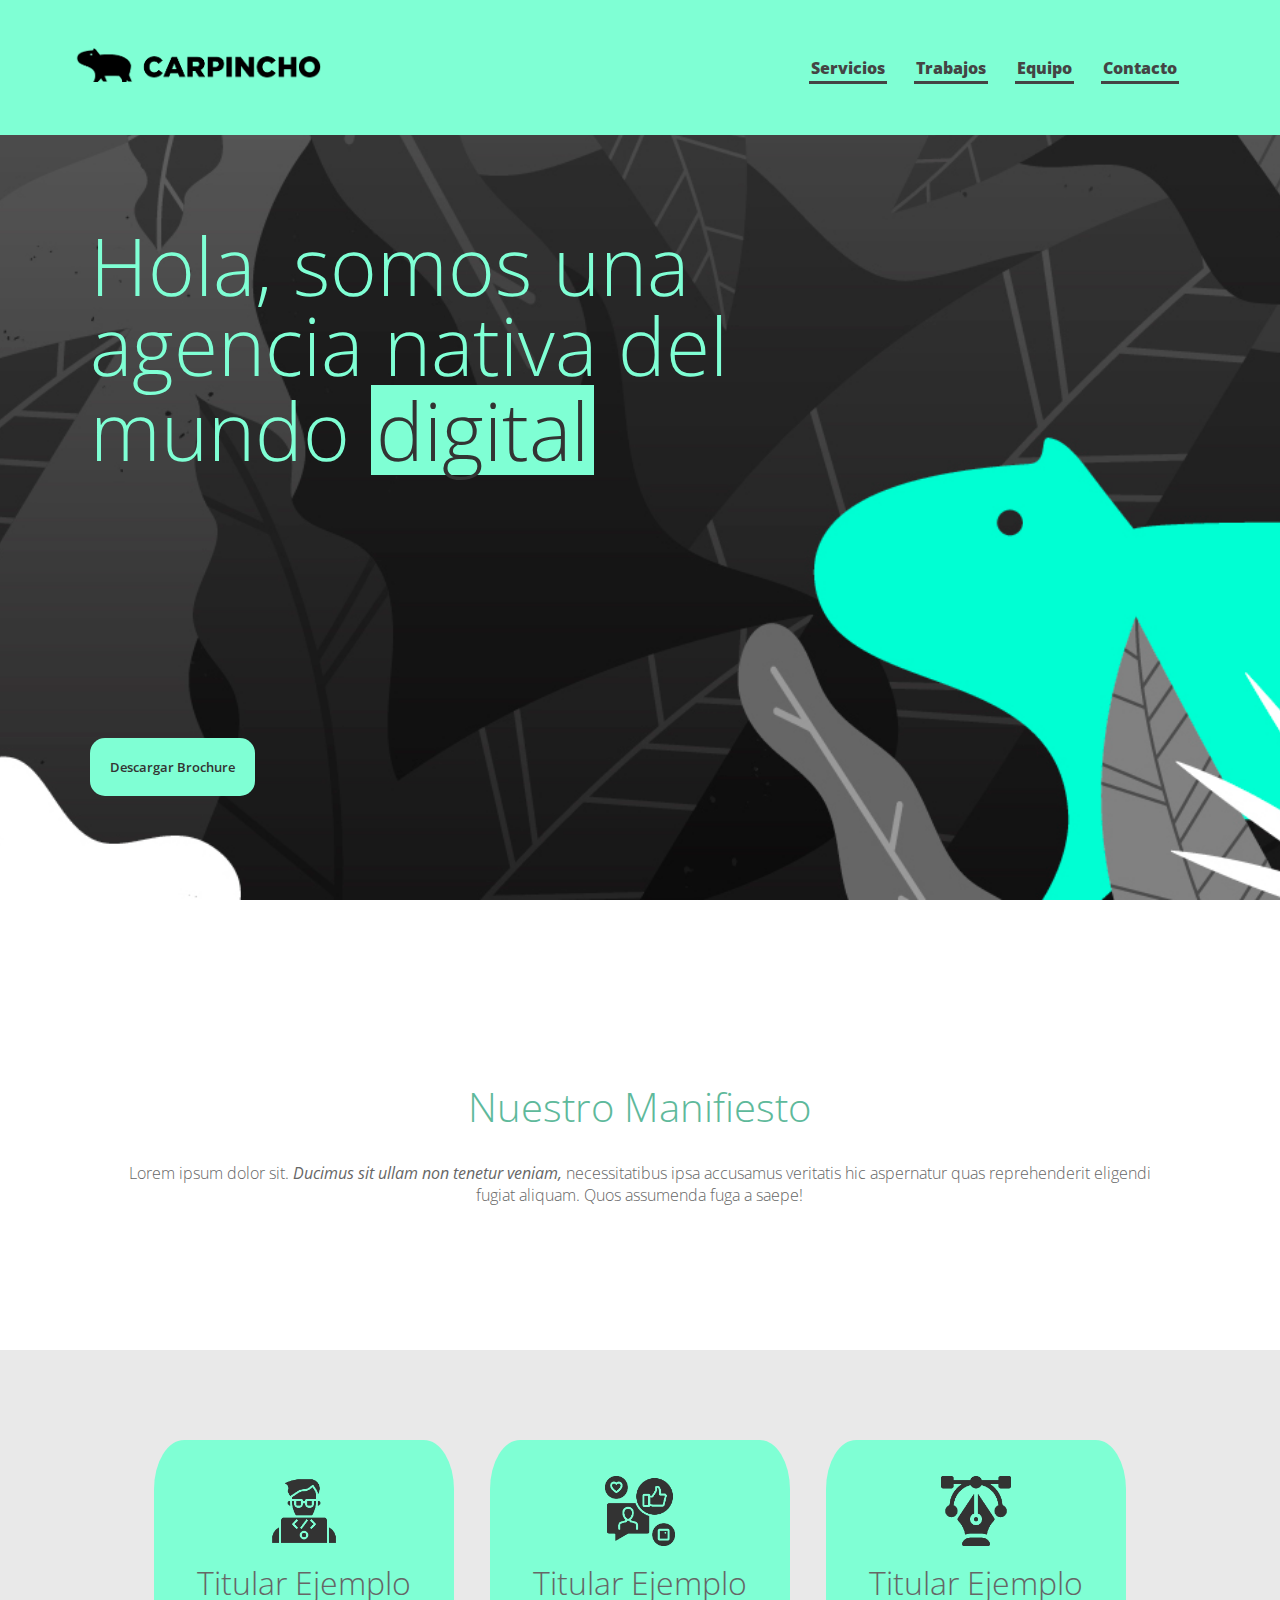
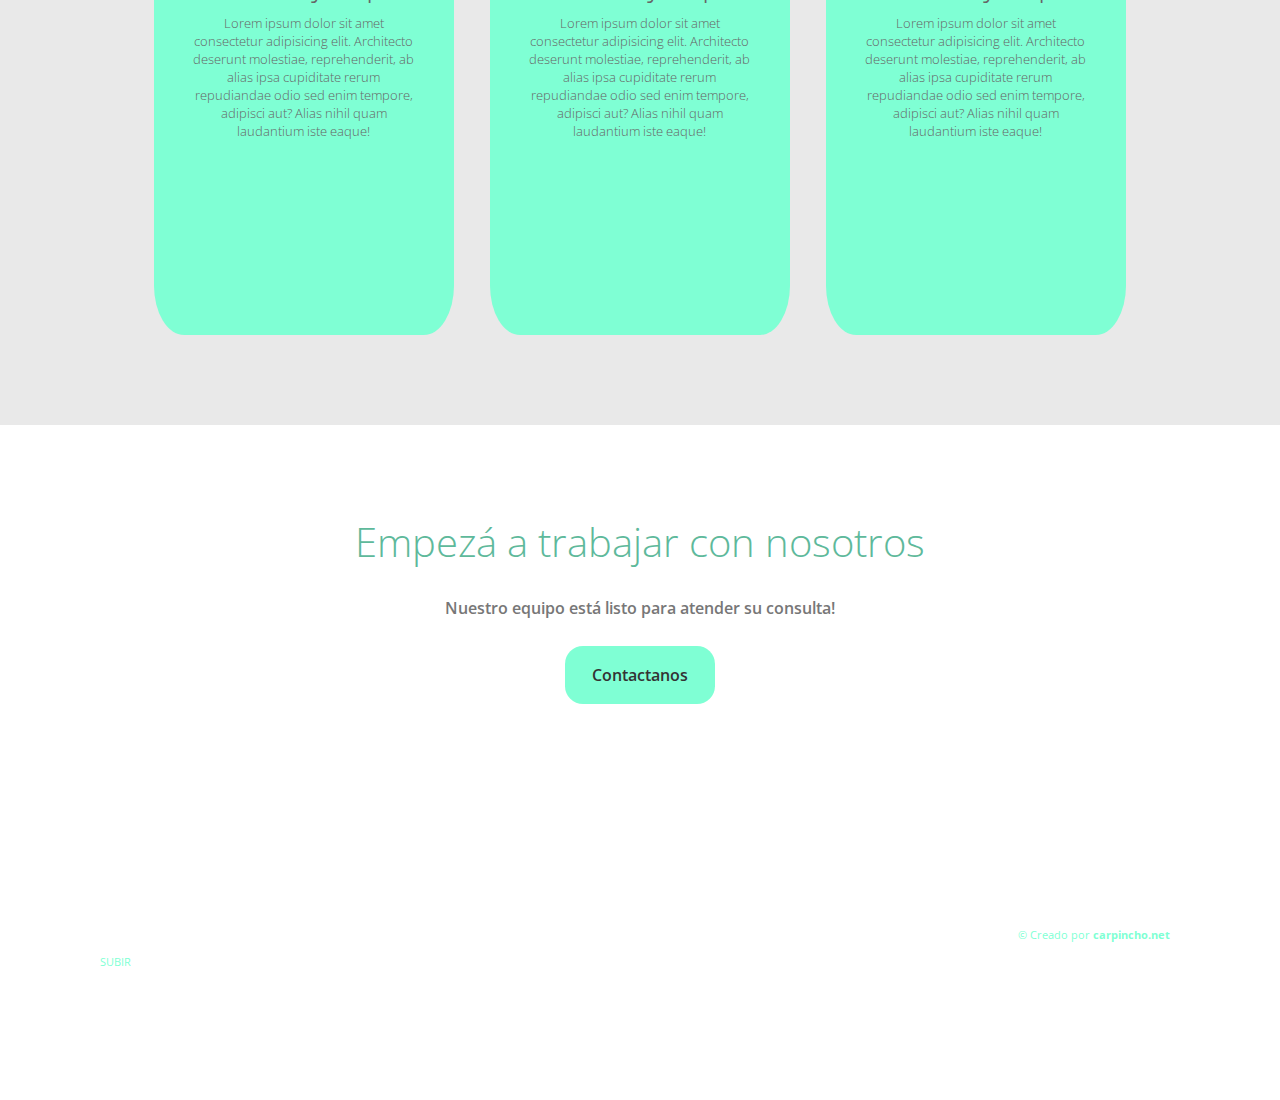
==== index.html @ aa32a2e3 "primer repositorio del proyecto" ====
<!DOCTYPE html>
<html lang="es"> <!-- Lenguaje Español -->
<head>
    
    <meta charset="UTF-8">
    <meta http-equiv="X-UA-Compatible" content="IE=edge">
    <meta name="viewport" content="width=device-width, initial-scale=1.0">
    <title>Carpincho agencia</title>
    <link rel="favicon" href="./img/car-fav-icon.png">
    
    <link rel="preconnect" href="https://fonts.googleapis.com"> <!-- Google Fonts -->
    <link rel="preconnect" href="https://fonts.gstatic.com" crossorigin>
    <link href="https://fonts.googleapis.com/css2?family=Bungee&family=Open+Sans:wght@300;400;600&display=swap" rel="stylesheet">

    
   <!-- CSS -->
    <link rel="stylesheet" href="./css/style-mobile.css"> <!-- GRID RESPONSIVE -->
    <link rel="stylesheet" href="./css/grid-style.css"> <!-- GRID CSS -->

</head>

<body>
    <div id="grilla">
        
        <header id="header">
            <div class="header__logo">
                <a href="index.html"><img src="./img/carpincho-logo.png" alt="Carpincho digital agency"></a>
            </div>
        </header>

        <nav id="menu">
            <div>
                <ul>
                    <li><a href="./pages/servicios.html">Servicios</a></li>
                    <li><a href="./pages/trabajos.html">Trabajos</a></li>
                    <li><a href="./pages/equipo.html">Equipo</a></li>
                    <li><a href="./pages/contacto.html">Contacto</a></li>
                </ul>
            </div>
            
        </nav>
        
        <!-- SLIDER -->

        <section id="slider">
            <div class="slider__title">
                <h1>Hola, somos una agencia nativa del mundo <span><div>digital</div></span></h1>
            </div>
            <div class="slider__button">
                <a href="">Descargar Brochure</a>
            </div>
        </section>

        <!-- TEXTO 1 -->

        <section id="texto1">
            <h3>Nuestro Manifiesto</h3>
            <p>Lorem ipsum dolor sit. <strong><em> Ducimus sit ullam non tenetur veniam,</em></strong> necessitatibus ipsa accusamus veritatis hic aspernatur quas reprehenderit eligendi fugiat aliquam. Quos assumenda fuga a saepe!</p>
        </section>

        <!-- CONTAINER -->

        <section id="container">

            
            <div class="container__hijo redondeados">
                <div class="container__img">
                    <img src="./img/dis-web-icon.png" alt="diseño web">
                </div>
                <h1>Titular Ejemplo</h1>
                <p>Lorem ipsum dolor sit amet consectetur adipisicing elit. Architecto deserunt molestiae, reprehenderit, ab alias ipsa cupiditate rerum repudiandae odio sed enim tempore, adipisci aut? Alias nihil quam laudantium iste eaque!</p>
            </div>
        
            <div class="container__hijo redondeados">
                <div class="container__img">
                    <img src="./img/rrss-icon.png" alt="redes sociales">
                </div>
                <h1>Titular Ejemplo</h1>
                <p>Lorem ipsum dolor sit amet consectetur adipisicing elit. Architecto deserunt molestiae, reprehenderit, ab alias ipsa cupiditate rerum repudiandae odio sed enim tempore, adipisci aut? Alias nihil quam laudantium iste eaque!</p>
            </div>
        
            <div class="container__hijo redondeados">
                <div class="container__img">
                    <img src="./img/dg-icon.png" alt="diseño gráfico">
                </div>
                <h1>Titular Ejemplo</h1>
                <p>Lorem ipsum dolor sit amet consectetur adipisicing elit. Architecto deserunt molestiae, reprehenderit, ab alias ipsa cupiditate rerum repudiandae odio sed enim tempore, adipisci aut? Alias nihil quam laudantium iste eaque!</p>
            </div>
        </section>

        <!-- TEXTO 2 -->

        <section id="texto2">
            <div class="texto2__caja">
                <h3>Empezá a trabajar con nosotros</h3>
                <p>Nuestro equipo está listo para atender su consulta!</p>
            </div>
            <div class="texto2__button">
                <a href="./pages/contacto.html">Contactanos</a>
            </div>
        </section>

        <!-- FOOTER -->

        <footer id="footer">
            <div class="pie__logo">
                <a href="index.html"><img src="./img/carpincho-logo-white.png" alt="Carpincho digital agency"></a>
            </div>
    
            <div class="pie__links-rrss">
                <div><img src="./img/ig-icon.svg" alt="instagram"></div>
                <div><img src="./img/yt-icon.svg" alt="youtube"></div>
            </div>
    
            <p class="pie__desarrollador">&copy; Creado por <a href="./index.html"><strong>carpincho.net</strong></a></p>
    
            <div class="pie__subir">
                <a href="#header">Subir</a>
            </div>
        </footer>

    </div>
</body>
---- css/style-mobile.css ----
*{
    box-sizing: border-box;
    padding: 0;
    margin: 0;
}

body {
    font-family: sans-serif;
}

a {
    text-decoration: none;
}

h1, h2, h3, h4, h5, h5 {
    font-family: 'Open Sans', sans-serif;
}

p, a {
    font-family: 'Open Sans', sans-serif;
    font-weight: 200px;
    text-decoration: none;
}

html {
    scroll-behavior: smooth;
}

h3 {
    margin: 1rem auto;
    text-align: center;
    color: rgb(94, 185, 155);
    font-size: 2rem;
    line-height: 2.3rem;
    font-weight: 200;
}

/* HEADER */

#header {
    background-color: aquamarine;
    /* position: relative; */
    display: flex;
    justify-content: center;
    align-content: center;
    align-items: center;
}

#header .header__logo img {
    width: 40vh;
    padding: 1.3rem 1rem 0 1rem;
}

/* MENU */

#menu {
    background-color: aquamarine;
    display: flex;
    justify-content: space-around;
    align-content: center;
    width: 100%;
}

#menu div {
    display: flex;
    flex-wrap: wrap;
    flex-direction: row;
    align-content: center;
    justify-content: center;
    justify-items: space-between;
    align-items: center;
    list-style: none;
    font-size: 0.9rem;
    width: 100%;
}

#menu ul li {
    display: inline-block;
    position: relative;
    padding: 0.6rem 0.5rem;
    margin: 0.2rem;
}

#menu ul li a {
    border-bottom: 3px solid #444;
    padding: 2px;
    text-decoration: none;
    color: #444;
    font-weight: 800;
}

#menu ul li a:hover {
    color: #999;
    text-decoration: line-through;
    border-bottom: none;
}

/* SLIDER */

#slider {
    background-image: url(../img/car-hero-img-background.jpg);
    background-attachment: fixed;
    background-position: center;
    background-size: cover;
    background-repeat: no-repeat;
    padding-left: 30px;
}

#slider .slider__title {
    position: absolute;
    top: 170px;
    width: auto;
}

#slider .slider__title h1 {
    font-size: 3.5rem;
    line-height: 3.5rem;
    font-weight: 100;
    color: #7fffd4;
    display: inline;
}

#slider .slider__title h1 span div {
    /* text-decoration: underline; */
    display: inline-block;
    padding: 0.3rem;
    background-color: aquamarine;
    color: #333;   
}

#slider .slider__button {
    position: absolute;
    top: 450px;
    background-color: #7fffd4;
    border-radius: 15px;
    padding: 15px;
}

#slider .slider__button a {
    color: #333;
    font-size: 10pt;
    font-weight: 600;
}

#slider .slider__button:hover {
    background-color: #555;
    color: aquamarine;
}
#slider .slider__button a:hover {
    color: aquamarine;
    font-size: 10pt;
    font-weight: 600;
}

/* TEXTO 1 */

#texto1 {
    margin: 1rem auto;
    display: flex;
    flex-direction: column;
    align-content: space-around;
    align-items: space-around;
}

#texto1 p {
    text-align: justify;
    margin: 0 10% 0 10%;
    font-size: 1rem;
    color: #666;
    font-weight: 100;
}

/* SECTION CONTAINER */

#container {
    background-color: #e9e9e9;
    display: flex;
    flex-direction: column;
    align-content: space-around;
    justify-content: center;
}

#container .container__hijo {
    background-color: aquamarine;
    margin: 20px auto 10px;
    font-family: 'Open Sans', sans-serif;
    text-decoration: none;
    color: #333;
    display: inline-block;
    padding: 30px;
    text-align: center;
    width: 300px;
}

.redondeados {
    border-radius: 10%;
}

#container .container__hijo .container__img img {
    width: 70px;
}

#container .container__hijo .container__img {
    width: 100px;
    margin: 0 auto;
}

#container .container__hijo h1 {
    font-family: 'Open Sans', sans-serif;
    font-weight: 200;
    text-decoration: none;
    color: #666;
    font-size: 24pt;
    padding: 10px 0;
}

#container .container__hijo p {
    font-family: 'Open Sans', sans-serif;
    font-weight: 300;
    text-decoration: none;
    color: #666;
    font-size: 10pt;
}

/* TEXTO 2 */

#texto2 {
    padding: 0 10vh;
    background-color: #fff;
    display: flex;
    flex-direction: column;
    justify-content: center;
    align-content: center;
    align-items: center;
}

#texto2 .texto2__caja p {
    text-align: center;
    margin: 0 10% 0 10%;
    font-size: 1rem;
    color: #777;
    font-weight: 600;
}
#texto2 .texto2__button {
    background-color: #7fffd4;
    border-radius: 2vh;
    padding: 2vh 3vh;
    margin: 3vh;
}

#texto2 .texto2__button a {
    color: #333;
    font-size: 1rem;
    font-weight: 600;
}

#texto2 .texto2__button:hover {
    background-color: #555;
    color: aquamarine;
}
#texto2 .texto2__button a:hover {
    color: aquamarine;
    font-size: 1rem;
    font-weight: 600;
}

/* FOOTER */

#footer {
    background-image: url(../img/car-back-img.jpg);
    background-attachment: fixed;
    background-size: cover;
    color: aquamarine;
    padding: 2vh 5vh;
}

#footer .pie__logo a img {
    width: 150px;
    height: auto;
    padding: 15px 0px 0px 0px; 
}

#footer .pie__links-rrss {
    display: flex;
    flex-flow: row nowrap;
    justify-content: flex-end;
    margin: 0px 20px;
}

#footer .pie__links-rrss img {
    width: 25px;
    margin: 0px 10px;
}

#footer .pie__desarrollador {
    text-align: right;
    font-size: 8pt;
    margin: 10px 20px;
}

#footer .pie__desarrollador a{
    color:aquamarine;
}

#footer .pie__subir a {
    text-transform: uppercase;
    font-size: 8pt;
    font-kerning: normal;
    color: aquamarine;
    padding: 10px;
}

/* CONTACTO */

#contacto {
    background-image: url(../img/car-back-img.jpg);
    background-repeat: no-repeat;
    background-size: cover;
    background-attachment: fixed;
    display: flex;
    flex-flow: row wrap;
    justify-content: center;
    align-content: flex-start;
}

#contacto .contacto__titulo {
    color: aquamarine;
    display: flex;
    flex-flow: column;
    justify-content: center;
    align-items: center;
    width: 60vh;
}
#contacto .contacto__titulo div {
    width: 50vh;
    flex-flow: column wrap;
    justify-items: space-around;
    align-items: space-evenly;
}

#contacto .contacto__titulo div h3 {
    text-align: center;
    padding: 10vh 0 4vh 0;
    font-size: 40pt;
    font-weight: 100;
}

#contacto .contacto__titulo div p{
    text-align: center;
    margin: 5vh 0px;
    font-size: 12pt;
    color: #e9e9e9;
    font-weight: 200;
}

#contacto .contacto__formulario {
    display: inline-block;
    margin: 0 auto;
    color: #333;
    line-height: 22pt;
    background-color: rgba(127, 255, 212, 0.808);
    width: 60vh;
    padding: 4vh 0 4vh 3vh;
    border-radius: 20px;
    font-size: 10pt;
    color: #333;
}

#contacto .contacto__formulario--titulo {
    text-align: left;
    margin: 0 0 2vh;
    color: #333;
    font-size: 22pt;
    font-weight: 200;
}

#contacto .contacto__formulario .botones {
    margin: 20px 0 0 0;
}

/* SERVICIOS */

#servicios {
    width: 100%;
    background-color: #333;
    display: flex;
    flex-flow: column nowrap;
    justify-content: center;
    align-content: center;
    justify-items: center;
}

#servicios .servicios__titulo {
    color: aquamarine;
    display: flex;
    flex-flow: column nowrap;
    justify-content: center;
    justify-items: center;
    align-content: center;
    align-items: center;
}

#servicios .servicios__titulo h3 {
    width: 60vh;
    margin: 10vh 0 0;
    text-align: center;
    font-size: 40pt;
    font-weight: 100;
}

#servicios .servicios__video {
    width: 100%;
    height: 80vh;
    display: flex;
    flex-flow: column nowrap;
    align-content: center;
    align-items: center;
    justify-content: center;
    justify-items: center;
}

#servicios .servicios__video iframe {
    width: 100%;
    height: 70%;
    display: flex;
    justify-content: center;
}

#servicioBloque1, #servicioBloque2 {
    padding: 5vh 5vh;
    display: flex;
    flex-flow: column wrap;
    justify-content: center;
    align-items: center;
    background-color: aquamarine;
    width: 100%;
}

.servicioBloque__texto h3 {
    margin-top: 2vh;
    text-align: center;
    color: #333;
    font-size: 3rem;
    font-weight: 100;
    line-height: 46pt;
    width: 90%;
}

.servicioBloque__texto p {
    text-align: center;
    margin: 5vh 0px;
    font-size: 12pt;
    color: #333;
    font-weight: 200;
    width: 90%;
}

.servicioBloque__img {
    display: flex;
    flex-direction: column;
    justify-content: center;
    justify-items: center;
    align-content: center;
    align-items: center;
    height: 55vh;
}

.servicioBloque__img img {
    height: 55vh;
    text-align: center;
}
---- css/grid-style.css ----
/* GRILLA RESPONSIVE*/

#grilla {
    display: grid;
    grid-template-areas:
      "header"
      "nav"
      "slider"
      "texto1"
      "container"
      "texto2"
      "footer";
    grid-template-columns: 1fr;
    grid-template-rows: 12vh 10vh 80vh 45vh 200vh 50vh 30vh;
 }
 
header {
    grid-area: header;
}
nav {
    grid-area: nav;
}
section#slider {
     grid-area: slider;     
}
section#texto1 {
     grid-area: texto1;
}
section#container {
    grid-area: container;
}
section#texto2 {
    grid-area: texto2;
}
footer {
     grid-area: footer;
}
section#contacto {
    grid-area: contacto;
}
section#grilla__servicios {
    grid-area: servicios;
}
section#servicioBloque1 {
    grid-area: servicios_bloque1;
}
section#servicioBloque2 {
    grid-area: servicios_bloque2
}

/* GRILLAS PAGINAS INTERNAS */

#grilla__contacto {
    display: grid;
    grid-template-areas:
      "header"
      "nav"
        "contacto"
      "footer";
    grid-template-columns: 1fr;
    grid-template-rows: 12vh 10vh 150vh 30vh;
 }

 #grilla__servicios {
    display: grid;
    grid-template-areas:
      "header"
      "nav"
        "servicios"
        "servicios_bloque1"
        "servicios_bloque2"
      "footer";
    grid-template-columns: 1fr;
    grid-template-rows: 12vh 10vh 100vh 120vh 120vh 30vh;
 }

@media screen and (min-width: 1023px) {  /* BREACKPOINT 1024px - Laptop */
    #grilla {
        grid-template-columns: 1fr 1fr 1fr;
        grid-template-rows: 15vh 90vh 45vh 75vh 45vh 30vh;
        grid-template-areas:
            "header nav nav"
            "slider slider slider"
            "texto1 texto1 texto1"
            "container container container"
            "texto2 texto2 texto2"
            "footer footer footer";
    }
    #grilla__contacto {
        display: grid;
        grid-template-columns: 1fr 1fr 1fr;
        grid-template-rows: 15vh 100vh 30vh;
        grid-template-areas:
            "header nav nav"
            "contacto contacto contacto"
            "footer footer footer";
     }
     #grilla__servicios {
        display: grid;
        grid-template-columns: 1fr 1fr 1fr;
        grid-template-rows: 15vh 130vh 85vh 85vh 30vh;
        grid-template-areas:
            "header nav nav"
            "servicios servicios servicios"
            "servicios_bloque1 servicios_bloque1 servicios_bloque1"
            "servicios_bloque2 servicios_bloque2 servicios_bloque2"
            "footer footer footer";
     }
    h3 {
        color: rgb(94, 185, 155);
        font-size: 2.5rem;
        padding: 0 0 4vh;
        margin: 0;
    }

    #header {
        display: flex;
        justify-content: left;
        align-content: center;
        padding-left: 7vh;
    }
    #header .header__logo {
        display: flex;
        align-content: center;
    }
    #header .header__logo img {
        width: 30vh;
        padding: 0 0;
    }

    #menu {
        padding-right: 10vh;
        justify-content: flex-end;
    }
    #menu div {
        display: flex;
        align-content: center;
        align-items: center;
        justify-content: right;
        justify-items: space-around;
        font-size: 1rem;
        flex-flow: row nowrap;
    }
    
    #slider {
        padding-left: 10vh;
    }
    #slider .slider__title {
        top: 25vh;
        width: 50%;
    }
    #slider .slider__title h1 {
        font-size: 5rem;
        line-height: 5rem;
        font-weight: 100;
    }
    #slider .slider__button {
        top: 82vh;
        padding: 20px;
    }
    #texto1 {
        margin: 15vh auto;
        display: flex;
        flex-direction: column;
        align-content: center;
        justify-content: center;
    }
    #texto1 p {
        text-align: center;
        margin: 0 10% 0 10%;
        font-size: 1rem;
    }
    #container {
        flex-direction: row;
        align-content: space-evenly;
        justify-content: center;
    }
    #container .container__hijo {
        margin: 10vh 2vh 10vh;
        padding: 4vh;
        width: 300px;
    }
    #texto2 {
        display: flex;
        justify-content: center;
        align-content: center;
        align-items: center;
    }

    #footer {
        padding: 2vh 10vh;
    }
    #contacto {
        display: flex;
        flex-flow: row nowrap;
        justify-content: center;
        align-content: space-around;
        align-items: center;
        height: 100vh;
    }
    #contacto .contacto__titulo {
        display: flex;
        flex-flow: row nowrap;
        justify-content: space-around;
        align-items: center;
        height: 40vh;
    }
    #contacto .contacto__formulario {
        height: 80vh;
        margin: 10vh;
    }
    #servicios {
        width: 100%;
        padding: 10vh;
        display: flex;
        flex-flow: row wrap;
        justify-content: center;
        align-content: space-around;
        align-items: center;
        grid-column: 1/6;
    }
    #trabajos .trabajos__caja h3 {
        margin-top: 10vh;
        padding: 10vh;;
        text-align: center;
        color: aquamarine;
        font-size: 45pt;
        font-weight: 100;
        line-height: 46pt;
    }

    #servicios .servicios__video {
        width: 100%;
        height: 100%;
        display: flex;
        flex-flow: column nowrap;
        align-content: center;
        align-items: center;
        justify-content: center;
        justify-items: center;
    }
    
    #servicios .servicios__video iframe {
        width: 100%;
        height: 70%;
        display: flex;
        justify-content: center;
    }
    #servicioBloque1, #servicioBloque2 {
        padding: 5vh 10vh;
        display: flex;
        flex-flow: row wrap;
        justify-content: space-between;
        align-items: center;
        background-color: aquamarine;
    }
    
    .servicioBloque__texto {
        display: inline-block;
        width: 100vh;
        margin: 0;
        padding: 0;
    }
    
    .servicioBloque__texto h3 {
        margin-top: 2vh;
        display: inline;
        text-align: left;
        color: #333;
        font-size: 3rem;
        font-weight: 100;
        line-height: 46pt;
    }
    
    .servicioBloque__texto p {
        text-align: left;
        display: block;
        margin: 5vh 0;
        font-size: 12pt;
        color: #333;
        font-weight: 200;
        width: 40%;
        padding: 0;
    }
    
    .servicioBloque__img {
        display: inline;
        flex-direction: row;
        justify-content: flex-start;
        align-content: flex-start;
        align-items: flex-start;
        align-content: flex-start;
        height: 30vh;
        margin: 0;
        padding: 0;
    }
    
    .servicioBloque__img img {
        display: inline;
        height: 55vh;
        justify-content: right;
        align-items: flex-start;
        margin: 0;
        padding: 0;
    }
}
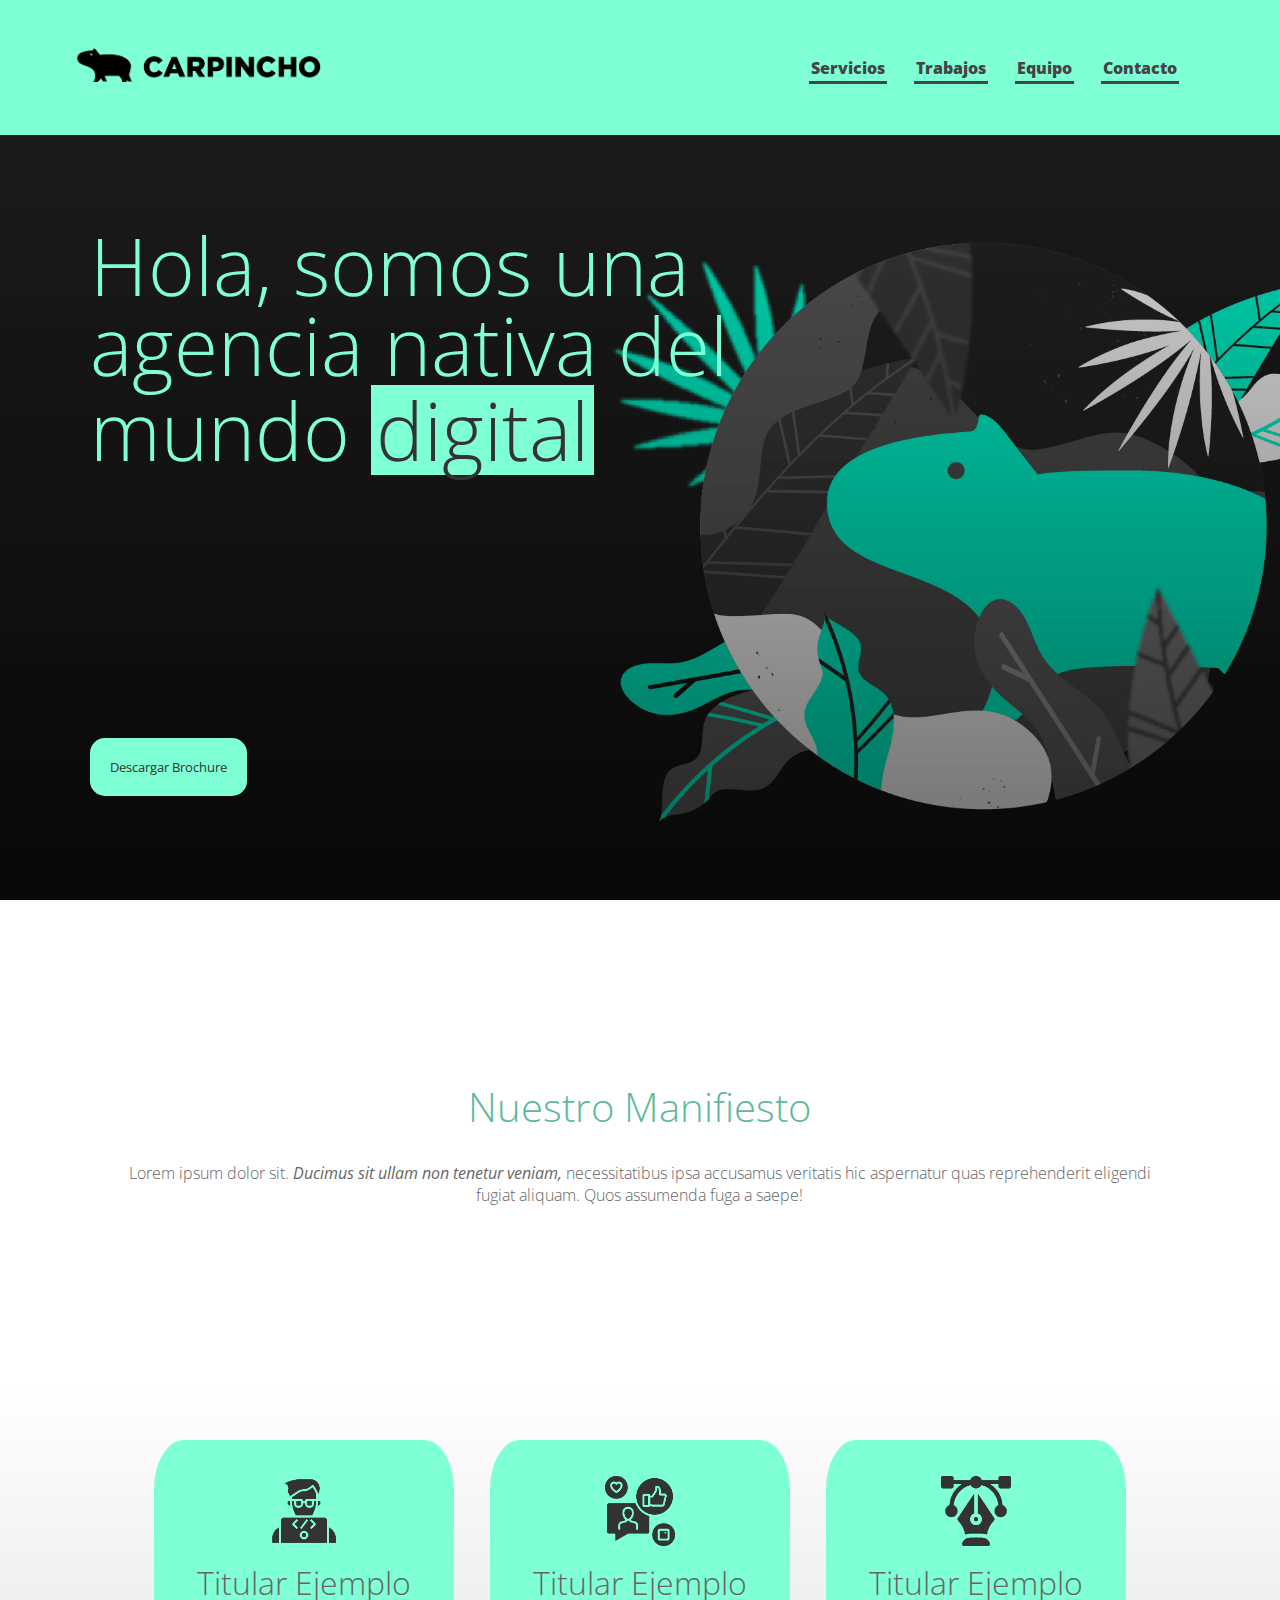
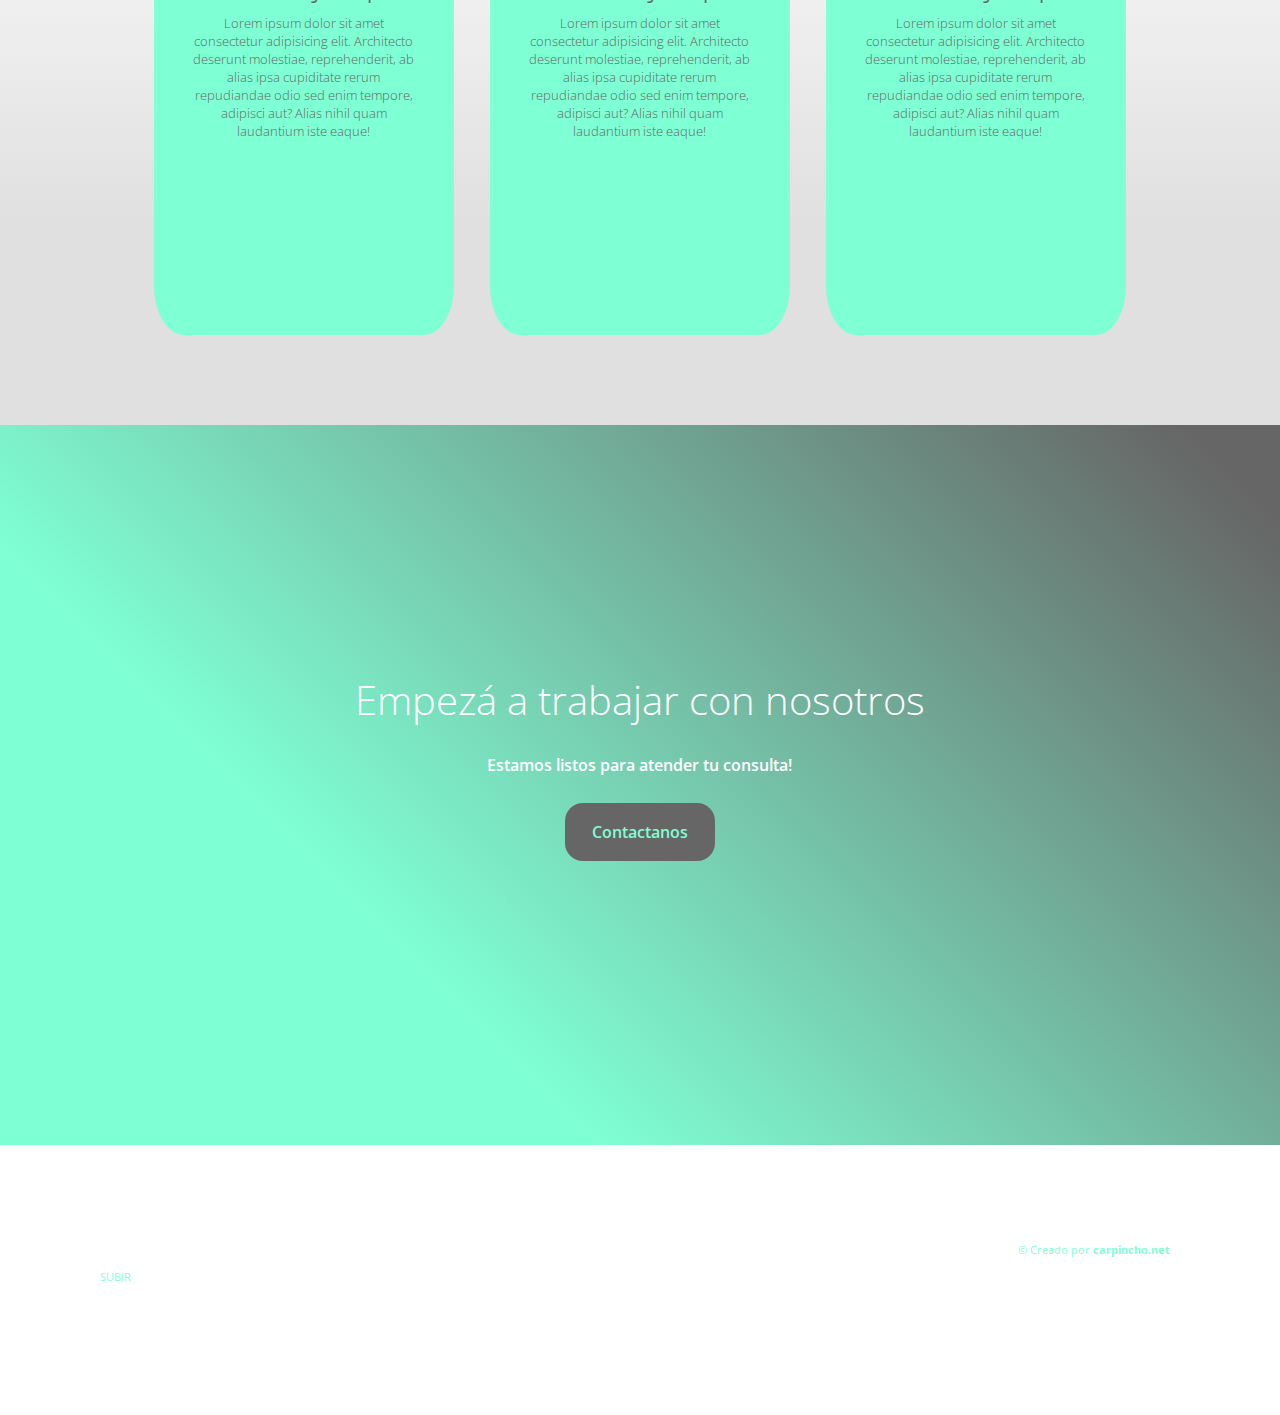
==== commit 6ea1fe42: "primeras animaciones index" ====
--- a/index.html
+++ b/index.html
@@ -16,6 +16,7 @@
    <!-- CSS -->
     <link rel="stylesheet" href="./css/style-mobile.css"> <!-- GRID RESPONSIVE -->
     <link rel="stylesheet" href="./css/grid-style.css"> <!-- GRID CSS -->
+    <link rel="stylesheet" href="./css/animations.css">
 
 </head>
 
@@ -93,7 +94,7 @@
         <section id="texto2">
             <div class="texto2__caja">
                 <h3>Empezá a trabajar con nosotros</h3>
-                <p>Nuestro equipo está listo para atender su consulta!</p>
+                <p>Estamos listos para atender tu consulta!</p>
             </div>
             <div class="texto2__button">
                 <a href="./pages/contacto.html">Contactanos</a>
@@ -120,4 +121,8 @@
         </footer>
 
     </div>
+    <script src="https://unpkg.com/aos@2.3.1/dist/aos.js"></script>
+    <script>
+        AOS.init();
+      </script>
 </body>--- a/css/style-mobile.css
+++ b/css/style-mobile.css
@@ -98,7 +98,7 @@
 /* SLIDER */
 
 #slider {
-    background-image: url(../img/car-hero-img-background.jpg);
+    background-image: url(../img/car-hero-img-background-1.jpg);
     background-attachment: fixed;
     background-position: center;
     background-size: cover;
@@ -110,6 +110,10 @@
     position: absolute;
     top: 170px;
     width: auto;
+    animation-duration: 1s;
+    animation-name: aparecer-slider;
+    animation-iteration-count: 1;
+    animation-timing-function: ease-in;
 }
 
 #slider .slider__title h1 {
@@ -118,6 +122,7 @@
     font-weight: 100;
     color: #7fffd4;
     display: inline;
+
 }
 
 #slider .slider__title h1 span div {
@@ -134,24 +139,37 @@
     background-color: #7fffd4;
     border-radius: 15px;
     padding: 15px;
-}
-
-#slider .slider__button a {
-    color: #333;
+    transition: height 2s, width 1s;
+    display: flex;
+    align-content: center;
+    justify-content: center;
+}
+
+#slider .slider__button:hover {
+    background-color: transparent;
+    border-color: aquamarine;
+    border-style: solid;
+    border-width: 2px;
+    color: aquamarine;
+    height: 9vh;
+    width: 28vh;
+    display: flex;
+    align-content: center;
+    justify-content: center;
+}
+
+#slider .slider__button a:hover {
     font-size: 10pt;
     font-weight: 600;
-}
-
-#slider .slider__button:hover {
-    background-color: #555;
-    color: aquamarine;
-}
-#slider .slider__button a:hover {
-    color: aquamarine;
+    font-weight: 600;
+    color: aquamarine;
+}
+
+#slider .slider__button a {
+    color: #333;
     font-size: 10pt;
-    font-weight: 600;
-}
-
+
+}
 /* TEXTO 1 */
 
 #texto1 {
@@ -160,6 +178,10 @@
     flex-direction: column;
     align-content: space-around;
     align-items: space-around;
+    animation-duration: 1s;
+    animation-name: aparecer;
+    animation-iteration-count: 1;
+    animation-timing-function: ease-in;
 }
 
 #texto1 p {
@@ -173,7 +195,7 @@
 /* SECTION CONTAINER */
 
 #container {
-    background-color: #e9e9e9;
+    background-image: linear-gradient(to top, rgb(224, 224, 224) 30%, #fff 95%);;
     display: flex;
     flex-direction: column;
     align-content: space-around;
@@ -190,6 +212,10 @@
     padding: 30px;
     text-align: center;
     width: 300px;
+    animation-duration: 1s;
+    animation-name: aparecer-scale;
+    animation-iteration-count: 1;
+    animation-timing-function: ease-in;
 }
 
 .redondeados {
@@ -226,30 +252,38 @@
 
 #texto2 {
     padding: 0 10vh;
-    background-color: #fff;
+    background-image: linear-gradient(45deg, aquamarine 30%, #666 95%);
     display: flex;
     flex-direction: column;
     justify-content: center;
     align-content: center;
     align-items: center;
+}
+
+#texto2 .texto2__caja h3 {
+    animation-duration: 1s;
+    animation-name: aparecer;
+    animation-iteration-count: 1;
+    animation-timing-function: ease-in;
+    color:#fff;
 }
 
 #texto2 .texto2__caja p {
     text-align: center;
     margin: 0 10% 0 10%;
     font-size: 1rem;
-    color: #777;
+    color: #fff;
     font-weight: 600;
 }
 #texto2 .texto2__button {
-    background-color: #7fffd4;
+    background-color: #666;
     border-radius: 2vh;
     padding: 2vh 3vh;
     margin: 3vh;
 }
 
 #texto2 .texto2__button a {
-    color: #333;
+    color: aquamarine;
     font-size: 1rem;
     font-weight: 600;
 }
--- a/css/grid-style.css
+++ b/css/grid-style.css
@@ -11,7 +11,7 @@
       "texto2"
       "footer";
     grid-template-columns: 1fr;
-    grid-template-rows: 12vh 10vh 80vh 45vh 200vh 50vh 30vh;
+    grid-template-rows: 12vh 10vh 80vh 45vh 200vh 80vh 30vh;
  }
  
 header {
@@ -77,7 +77,7 @@
 @media screen and (min-width: 1023px) {  /* BREACKPOINT 1024px - Laptop */
     #grilla {
         grid-template-columns: 1fr 1fr 1fr;
-        grid-template-rows: 15vh 90vh 45vh 75vh 45vh 30vh;
+        grid-template-rows: 15vh 90vh 45vh 75vh 80vh 30vh;
         grid-template-areas:
             "header nav nav"
             "slider slider slider"
@@ -98,7 +98,7 @@
      #grilla__servicios {
         display: grid;
         grid-template-columns: 1fr 1fr 1fr;
-        grid-template-rows: 15vh 130vh 85vh 85vh 30vh;
+        grid-template-rows: 15vh 130vh 85vh 75vh 30vh;
         grid-template-areas:
             "header nav nav"
             "servicios servicios servicios"
@@ -185,6 +185,7 @@
         justify-content: center;
         align-content: center;
         align-items: center;
+    
     }
 
     #footer {
--- a/css/animations.css
+++ b/css/animations.css
@@ -0,0 +1,31 @@
+
+@keyframes aparecer-slider {
+    0% {
+        opacity: 0;
+        transform: translate(0, 40vh)
+    }
+    100% {
+        opacity: 1;
+        transform: translate(0, 0)
+    }
+}
+
+@keyframes aparecer {
+    0% {
+        opacity: 0;
+        transform: translate(0, 50px)
+    }
+    100% {
+        opacity: 1;
+        transform: translate(0, 0)
+    }
+}
+
+@keyframes aparecer-scale {
+    0% {
+        transform: scale(0.5, 0.5)
+    }
+    100% {
+        transform: scale(1, 1)
+    }
+}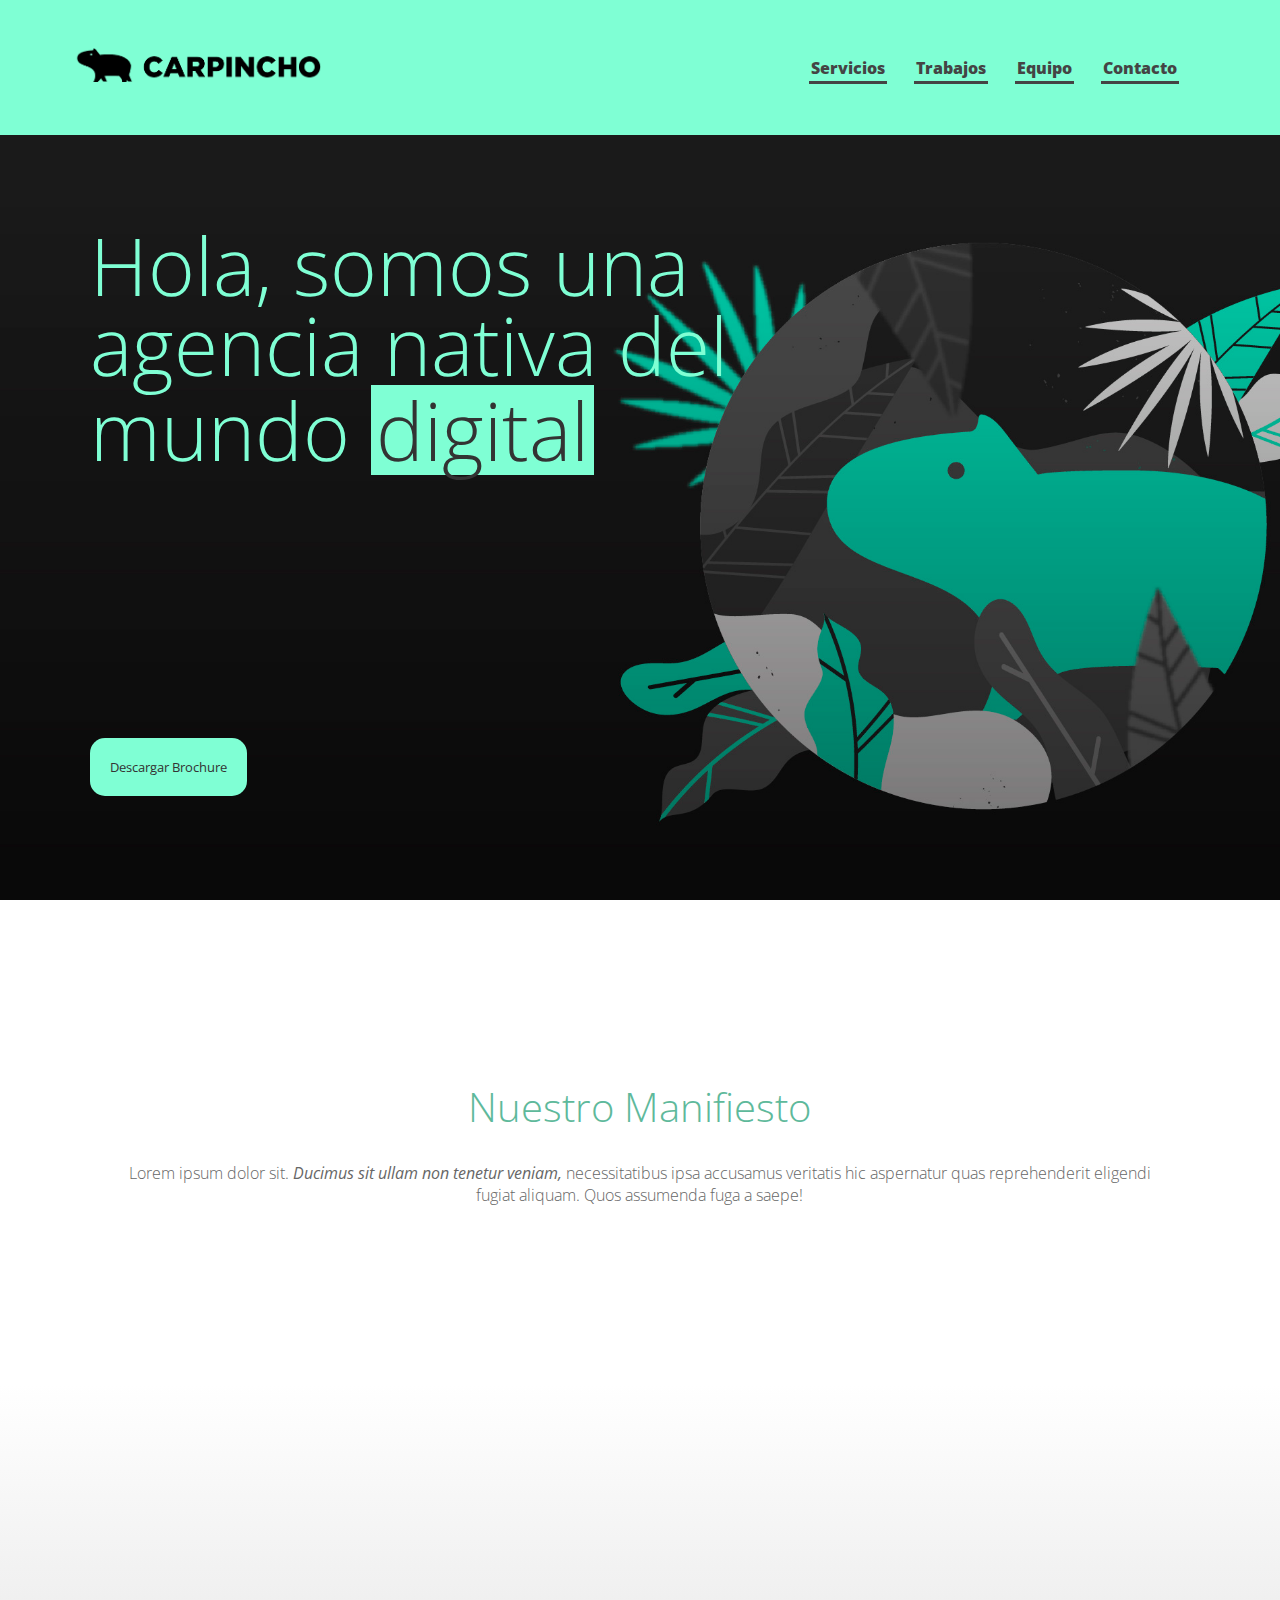
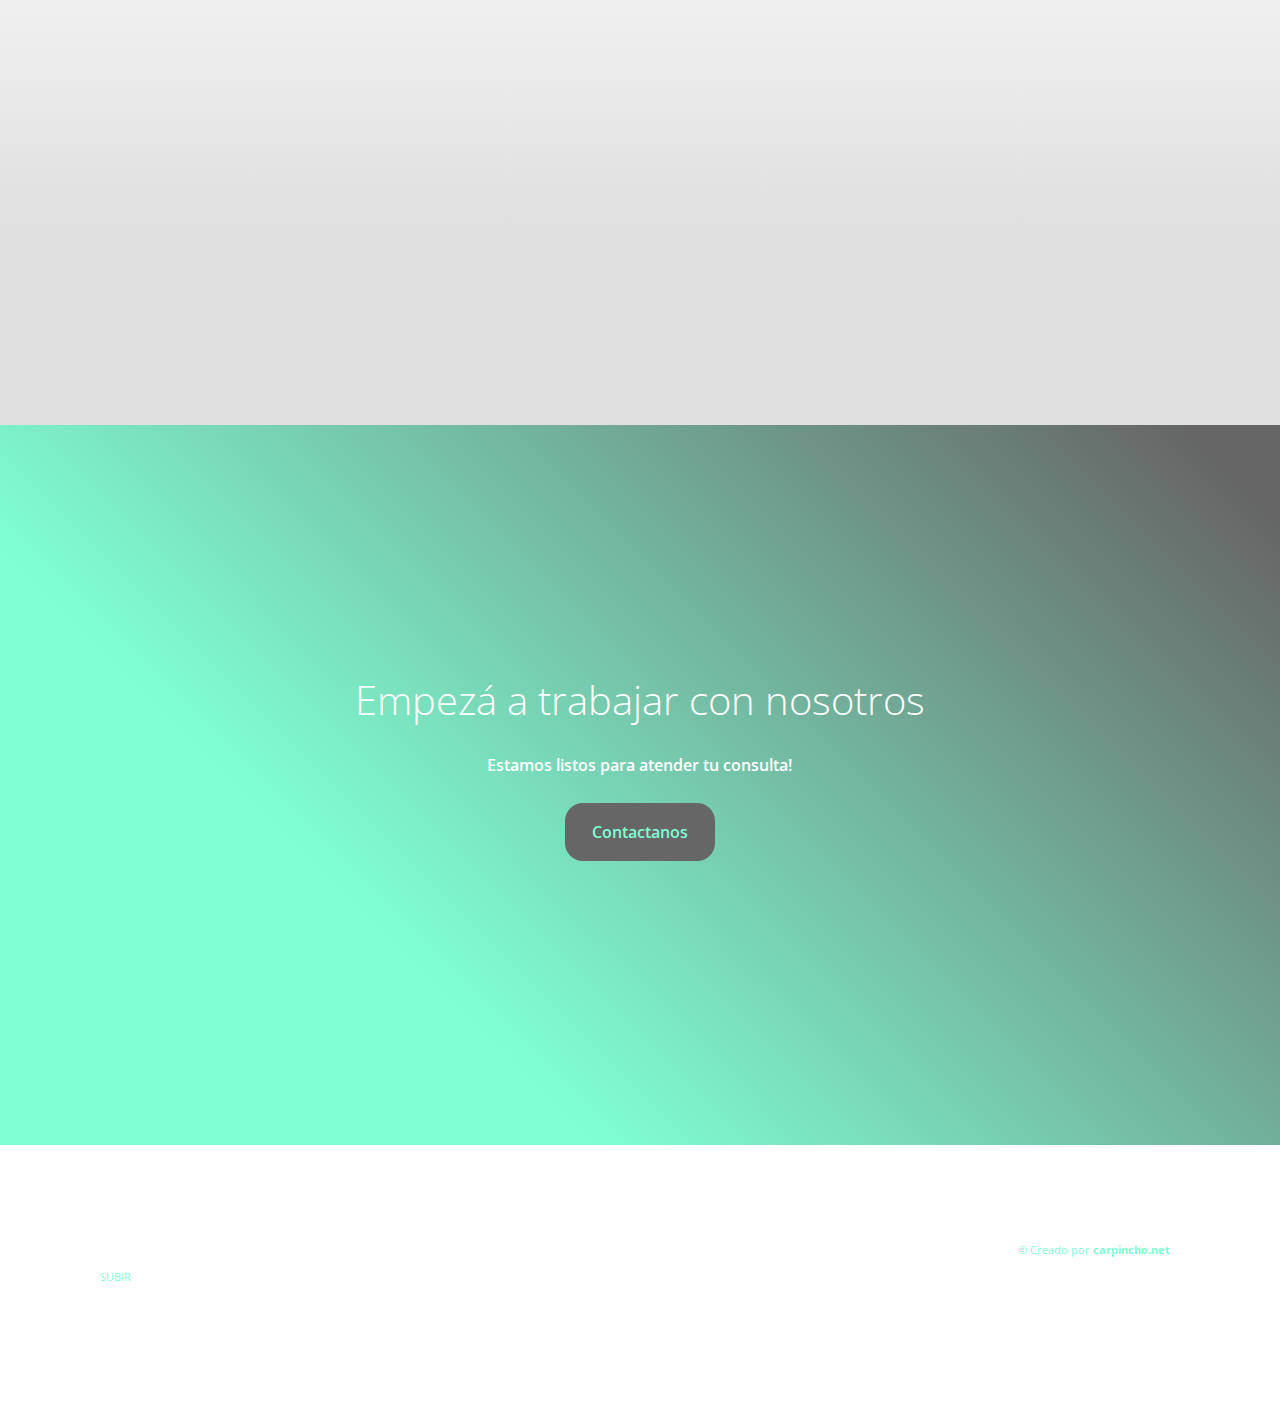
==== commit 66eb4b5c: "animaciones AOS - Animate" ====
--- a/index.html
+++ b/index.html
@@ -17,6 +17,14 @@
     <link rel="stylesheet" href="./css/style-mobile.css"> <!-- GRID RESPONSIVE -->
     <link rel="stylesheet" href="./css/grid-style.css"> <!-- GRID CSS -->
     <link rel="stylesheet" href="./css/animations.css">
+
+    <!-- Animate -->
+    <link
+         rel="stylesheet"
+         href="https://cdnjs.cloudflare.com/ajax/libs/animate.css/4.1.1/animate.min.css"
+    />
+    <!-- AOS -->
+    <link href="https://unpkg.com/aos@2.3.1/dist/aos.css" rel="stylesheet">
 
 </head>
 
@@ -64,7 +72,7 @@
         <section id="container">
 
             
-            <div class="container__hijo redondeados">
+            <div class="container__hijo redondeados" data-aos="flip-left">
                 <div class="container__img">
                     <img src="./img/dis-web-icon.png" alt="diseño web">
                 </div>
@@ -72,7 +80,7 @@
                 <p>Lorem ipsum dolor sit amet consectetur adipisicing elit. Architecto deserunt molestiae, reprehenderit, ab alias ipsa cupiditate rerum repudiandae odio sed enim tempore, adipisci aut? Alias nihil quam laudantium iste eaque!</p>
             </div>
         
-            <div class="container__hijo redondeados">
+            <div class="container__hijo redondeados" data-aos="flip-left">
                 <div class="container__img">
                     <img src="./img/rrss-icon.png" alt="redes sociales">
                 </div>
@@ -80,7 +88,7 @@
                 <p>Lorem ipsum dolor sit amet consectetur adipisicing elit. Architecto deserunt molestiae, reprehenderit, ab alias ipsa cupiditate rerum repudiandae odio sed enim tempore, adipisci aut? Alias nihil quam laudantium iste eaque!</p>
             </div>
         
-            <div class="container__hijo redondeados">
+            <div class="container__hijo redondeados" data-aos="flip-left">
                 <div class="container__img">
                     <img src="./img/dg-icon.png" alt="diseño gráfico">
                 </div>
@@ -121,8 +129,9 @@
         </footer>
 
     </div>
-    <script src="https://unpkg.com/aos@2.3.1/dist/aos.js"></script>
-    <script>
+    
+ <script src="https://unpkg.com/aos@2.3.1/dist/aos.js"></script>
+ <script>
         AOS.init();
-      </script>
+ </script>
 </body>--- a/css/style-mobile.css
+++ b/css/style-mobile.css
@@ -212,10 +212,6 @@
     padding: 30px;
     text-align: center;
     width: 300px;
-    animation-duration: 1s;
-    animation-name: aparecer-scale;
-    animation-iteration-count: 1;
-    animation-timing-function: ease-in;
 }
 
 .redondeados {
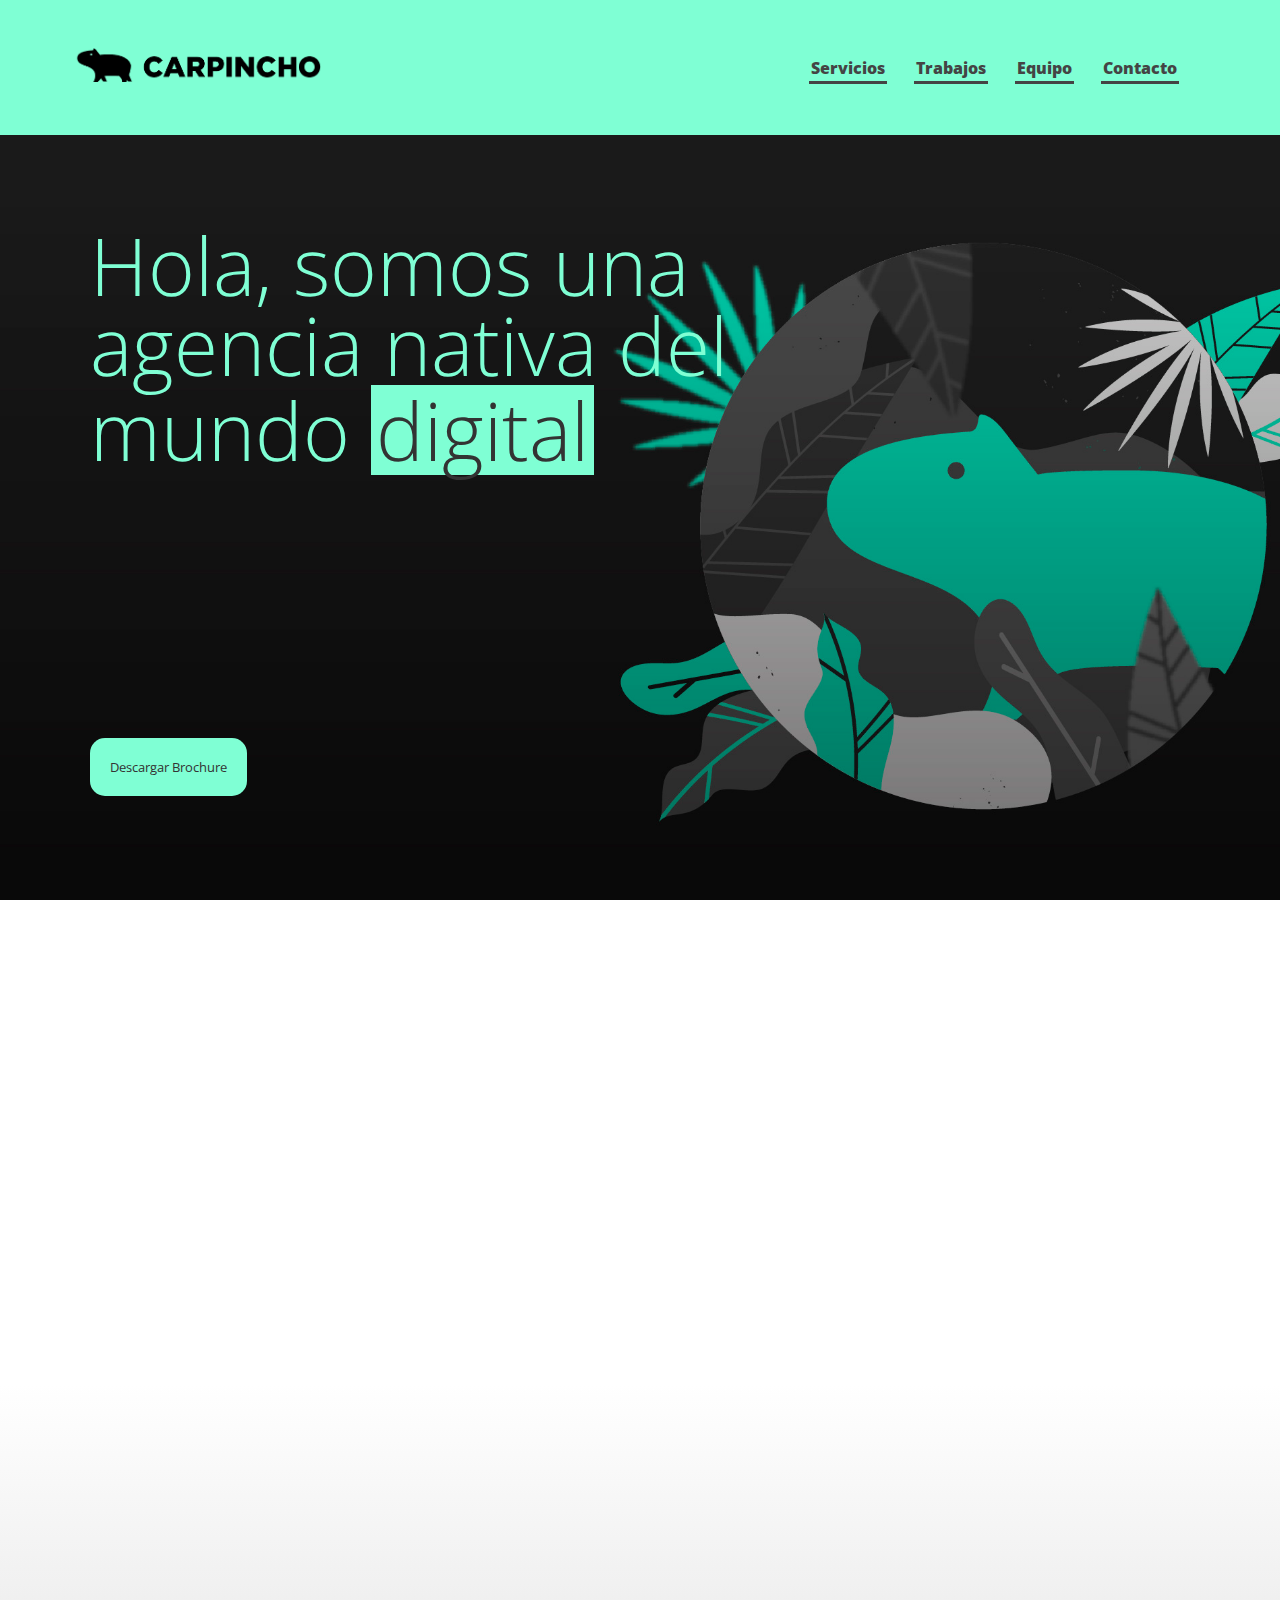
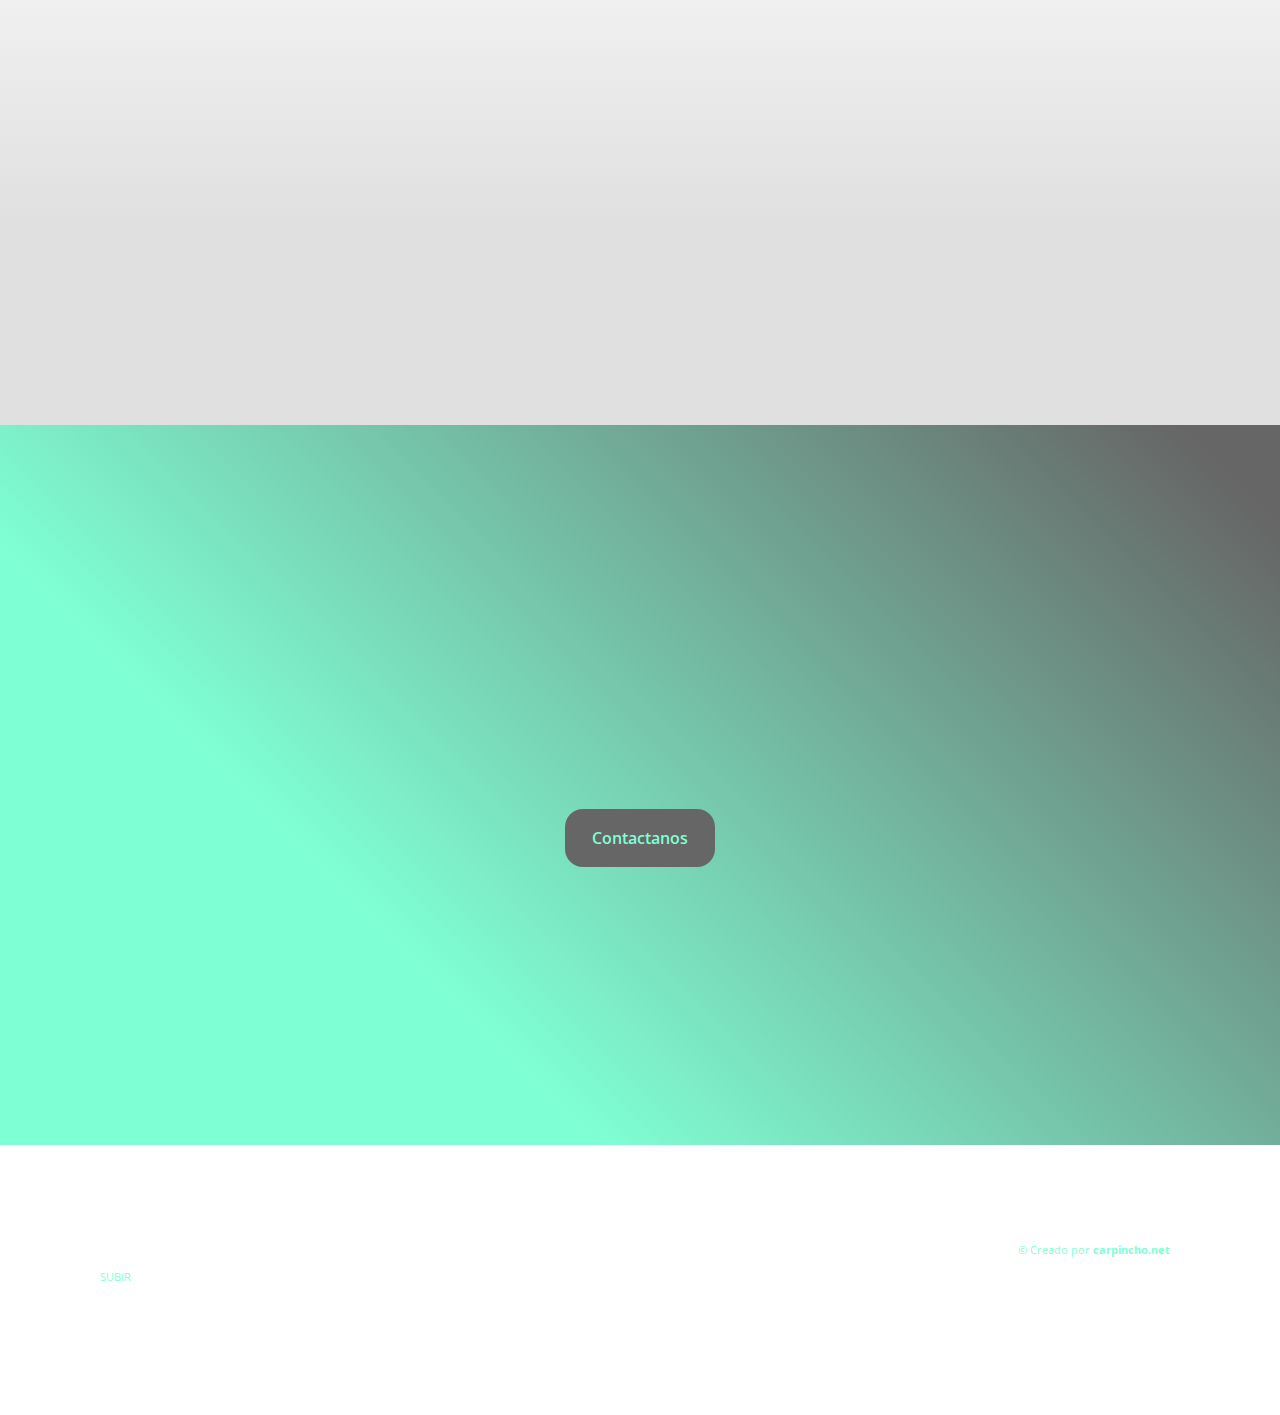
==== commit f6a70e75: "cambios menores en index" ====
--- a/index.html
+++ b/index.html
@@ -55,14 +55,14 @@
             <div class="slider__title">
                 <h1>Hola, somos una agencia nativa del mundo <span><div>digital</div></span></h1>
             </div>
-            <div class="slider__button">
+            <div class="slider__button animate__animated animate__shakeX">
                 <a href="">Descargar Brochure</a>
             </div>
         </section>
 
         <!-- TEXTO 1 -->
 
-        <section id="texto1">
+        <section id="texto1" data-aos="fade-up">
             <h3>Nuestro Manifiesto</h3>
             <p>Lorem ipsum dolor sit. <strong><em> Ducimus sit ullam non tenetur veniam,</em></strong> necessitatibus ipsa accusamus veritatis hic aspernatur quas reprehenderit eligendi fugiat aliquam. Quos assumenda fuga a saepe!</p>
         </section>
@@ -100,7 +100,7 @@
         <!-- TEXTO 2 -->
 
         <section id="texto2">
-            <div class="texto2__caja">
+            <div class="texto2__caja" data-aos="fade-up">
                 <h3>Empezá a trabajar con nosotros</h3>
                 <p>Estamos listos para atender tu consulta!</p>
             </div>
--- a/css/style-mobile.css
+++ b/css/style-mobile.css
@@ -30,8 +30,8 @@
     margin: 1rem auto;
     text-align: center;
     color: rgb(94, 185, 155);
-    font-size: 2rem;
-    line-height: 2.3rem;
+    font-size: 2.5rem;
+    line-height: 2.5rem;
     font-weight: 200;
 }
 
@@ -135,7 +135,7 @@
 
 #slider .slider__button {
     position: absolute;
-    top: 450px;
+    top: 500px;
     background-color: #7fffd4;
     border-radius: 15px;
     padding: 15px;
@@ -178,14 +178,10 @@
     flex-direction: column;
     align-content: space-around;
     align-items: space-around;
-    animation-duration: 1s;
-    animation-name: aparecer;
-    animation-iteration-count: 1;
-    animation-timing-function: ease-in;
 }
 
 #texto1 p {
-    text-align: justify;
+    text-align: center;
     margin: 0 10% 0 10%;
     font-size: 1rem;
     color: #666;
--- a/css/grid-style.css
+++ b/css/grid-style.css
@@ -111,6 +111,9 @@
         font-size: 2.5rem;
         padding: 0 0 4vh;
         margin: 0;
+        font-size: 3rem;
+        line-height: 3rem;
+        font-weight: 200;
     }
 
     #header {
--- a/css/animations.css
+++ b/css/animations.css
@@ -28,4 +28,8 @@
     100% {
         transform: scale(1, 1)
     }
+}
+
+.animate__shakeX {
+    animation-delay: 2s;
 }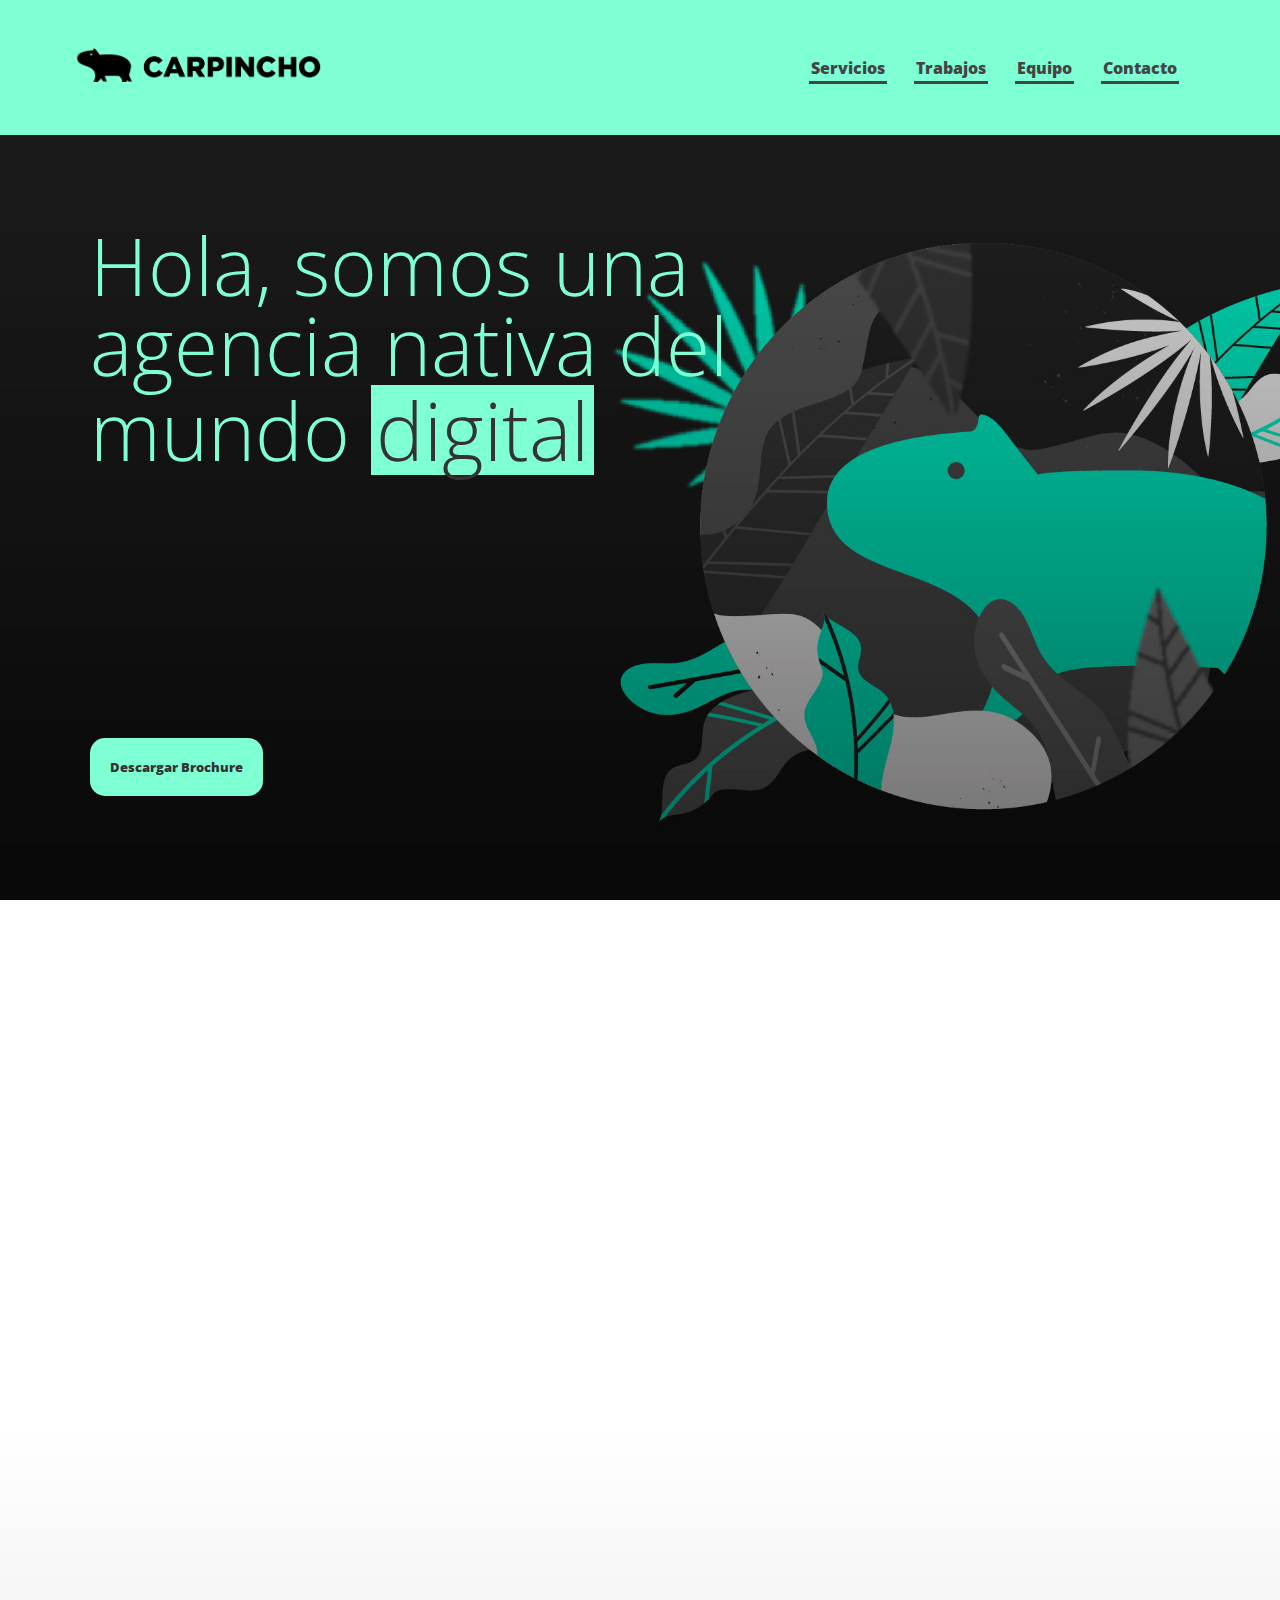
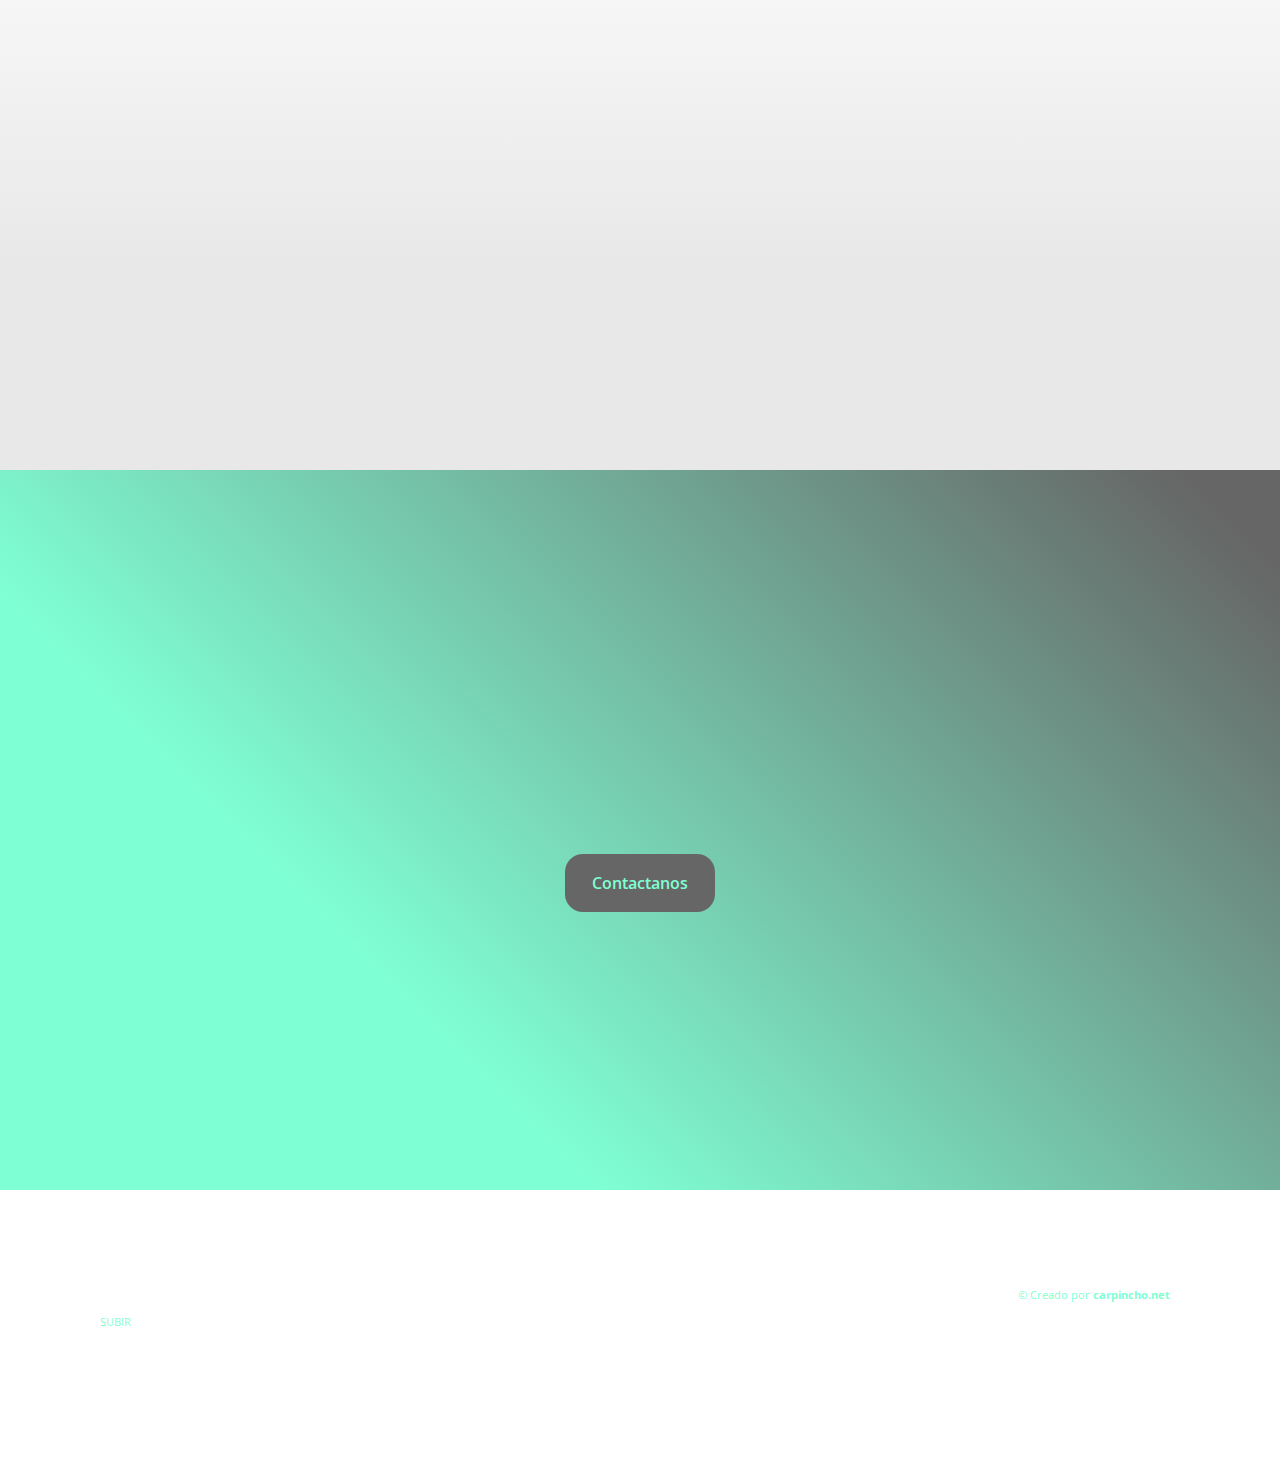
==== commit 703fb4b1: "subiendo SASS II y SEO" ====
--- a/index.html
+++ b/index.html
@@ -12,11 +12,14 @@
     <link rel="preconnect" href="https://fonts.gstatic.com" crossorigin>
     <link href="https://fonts.googleapis.com/css2?family=Bungee&family=Open+Sans:wght@300;400;600&display=swap" rel="stylesheet">
 
-    
    <!-- CSS -->
     <link rel="stylesheet" href="./css/style-mobile.css"> <!-- GRID RESPONSIVE -->
     <link rel="stylesheet" href="./css/grid-style.css"> <!-- GRID CSS -->
     <link rel="stylesheet" href="./css/animations.css">
+
+    <!-- SEO -->
+    <meta name="description" content="Somos una agencia creativa nativa del mundo digital lista para guiar al que necesite comunicar en este ambiente.">
+    <meta name="keywords" content="creatividad, publicidad, redes sociales, agencia, diseño web,">
 
     <!-- Animate -->
     <link
--- a/css/style-mobile.css
+++ b/css/style-mobile.css
@@ -110,7 +110,7 @@
     position: absolute;
     top: 170px;
     width: auto;
-    animation-duration: 1s;
+    animation-duration: 2s;
     animation-name: aparecer-slider;
     animation-iteration-count: 1;
     animation-timing-function: ease-in;
@@ -143,14 +143,19 @@
     display: flex;
     align-content: center;
     justify-content: center;
-}
-
-#slider .slider__button:hover {
+    font-weight: 800;
+    animation-name: aparecer-slider;
+}
+#slider .slider__button a {
+    color: #333;
+    font-size: 10pt;
+
+}
+#slider .slider__button:hover a:hover {
     background-color: transparent;
     border-color: aquamarine;
     border-style: solid;
     border-width: 2px;
-    color: aquamarine;
     height: 9vh;
     width: 28vh;
     display: flex;
@@ -165,11 +170,7 @@
     color: aquamarine;
 }
 
-#slider .slider__button a {
-    color: #333;
-    font-size: 10pt;
-
-}
+
 /* TEXTO 1 */
 
 #texto1 {
@@ -191,7 +192,7 @@
 /* SECTION CONTAINER */
 
 #container {
-    background-image: linear-gradient(to top, rgb(224, 224, 224) 30%, #fff 95%);;
+    background-image: linear-gradient(to top, rgb(232, 232, 232) 30%, #fff 95%);;
     display: flex;
     flex-direction: column;
     align-content: space-around;
@@ -496,3 +497,88 @@
     text-align: center;
 }
 
+/* EQUIPO */
+
+#equipo {
+    width: 100%;
+    background-color: #333;
+    display: flex;
+    flex-flow: column nowrap;
+    justify-content: center;
+    align-content: center;
+    justify-items: center;
+}
+
+#equipo .equipo__txt {
+    padding: 10vh 0;
+    display: flex;
+    flex-flow: column wrap;
+    justify-content: center;
+    align-items: center;
+    height: 60vh;
+}
+
+#equipo .equipo__txt p {
+    text-align: center;
+    margin: 5vh 4vh;
+    font-size: 12pt;
+    color: #fff;
+    font-weight: 200;
+    width: 50vh;
+}
+
+#equipo .equipo__img {
+    display: flex;
+    flex-direction: column;
+    justify-content: center;
+    justify-items: center;
+    align-content: center;
+    align-items: center;
+}
+
+#equipo .equipo__img img {
+    width: 70vh;
+    height: auto;
+    margin: 2vh 0 10vh 0;
+}
+
+/* TRABAJOS */
+
+#trabajos {
+    width: 100%;
+    background-color: #333;
+    display: flex;
+    flex-flow: column nowrap;
+    justify-content: center;
+    align-content: center;
+    justify-items: center;
+}
+
+#trabajos .trabajos__txt {
+    display: flex;
+    padding: 5vh 5vh;
+    flex-direction: column;
+    flex-wrap: nowrap;
+    justify-content: center;
+    align-items: center;
+    height: 80vh;
+    width: 80vh;
+}
+
+#trabajos .trabajos__txt p {
+    text-align: center;
+    padding: 0 10vh;
+    font-size: 12pt;
+    color: #fff;
+    font-weight: 200;
+
+}
+
+#trabajos .trabajos__txt h3 {
+    margin: 1rem auto;
+    text-align: center;
+    color: rgb(94, 185, 155);
+    font-size: 2.5rem;
+    line-height: 2.5rem;
+    font-weight: 200;
+}
--- a/css/grid-style.css
+++ b/css/grid-style.css
@@ -47,16 +47,22 @@
 section#servicioBloque2 {
     grid-area: servicios_bloque2
 }
+section#grilla__equipo {
+    grid-area: equipo;
+}
+section#grilla__equipo {
+    grid-area: trabajos;
+}
 
 /* GRILLAS PAGINAS INTERNAS */
 
 #grilla__contacto {
     display: grid;
     grid-template-areas:
-      "header"
-      "nav"
+        "header"
+        "nav"
         "contacto"
-      "footer";
+        "footer";
     grid-template-columns: 1fr;
     grid-template-rows: 12vh 10vh 150vh 30vh;
  }
@@ -64,20 +70,42 @@
  #grilla__servicios {
     display: grid;
     grid-template-areas:
-      "header"
-      "nav"
+        "header"
+        "nav"
         "servicios"
         "servicios_bloque1"
         "servicios_bloque2"
-      "footer";
+        "footer";
     grid-template-columns: 1fr;
-    grid-template-rows: 12vh 10vh 100vh 120vh 120vh 30vh;
+    grid-template-rows: 12vh 10vh 100vh 80vh 80vh 30vh;
+ }
+
+ #grilla__equipo {
+    display: grid;
+    grid-template-areas:
+        "header"
+        "nav"
+        "equipo"
+        "footer";
+    grid-template-columns: 1fr;
+    grid-template-rows: 12vh 10vh 130vh 30vh;
+ }
+
+ #grilla__trabajos {
+    display: grid;
+    grid-template-areas:
+        "header"
+        "nav"
+        "trabajos"
+        "footer";
+    grid-template-columns: 1fr;
+    grid-template-rows: 12vh 10vh 140vh 30vh;
  }
 
 @media screen and (min-width: 1023px) {  /* BREACKPOINT 1024px - Laptop */
     #grilla {
         grid-template-columns: 1fr 1fr 1fr;
-        grid-template-rows: 15vh 90vh 45vh 75vh 80vh 30vh;
+        grid-template-rows: 15vh 90vh 50vh 75vh 80vh 30vh;
         grid-template-areas:
             "header nav nav"
             "slider slider slider"
@@ -98,7 +126,7 @@
      #grilla__servicios {
         display: grid;
         grid-template-columns: 1fr 1fr 1fr;
-        grid-template-rows: 15vh 130vh 85vh 75vh 30vh;
+        grid-template-rows: 15vh 130vh 70vh 70vh 30vh;
         grid-template-areas:
             "header nav nav"
             "servicios servicios servicios"
@@ -106,6 +134,26 @@
             "servicios_bloque2 servicios_bloque2 servicios_bloque2"
             "footer footer footer";
      }
+
+     #grilla__trabajos {
+        display: grid;
+        grid-template-columns: 1fr 1fr 1fr;
+        grid-template-rows: 15vh 180vh 30vh;
+        grid-template-areas:
+            "header nav nav"
+            "trabajos trabajos trabajos"
+            "footer footer footer";
+     }
+     #grilla__equipo {
+        display: grid;
+        grid-template-columns: 1fr 1fr 1fr;
+        grid-template-rows: 15vh 100vh 30vh;
+        grid-template-areas:
+            "header nav nav"
+            "equipo equipo equipo"
+            "footer footer footer";
+     }
+
     h3 {
         color: rgb(94, 185, 155);
         font-size: 2.5rem;
@@ -167,6 +215,7 @@
         flex-direction: column;
         align-content: center;
         justify-content: center;
+        padding-top: 10vh;
     }
     #texto1 p {
         text-align: center;
@@ -222,15 +271,20 @@
         align-content: space-around;
         align-items: center;
         grid-column: 1/6;
-    }
-    #trabajos .trabajos__caja h3 {
-        margin-top: 10vh;
-        padding: 10vh;;
+        margin: 0;
+    }
+    #servicios .servicios__titulo {
+        padding-top: 15vh;
+    }
+    #servicios .servicios__titulo h3 {
+        margin: 0;
+        padding: 0;
         text-align: center;
         color: aquamarine;
         font-size: 45pt;
         font-weight: 100;
         line-height: 46pt;
+        width: 120vh;
     }
 
     #servicios .servicios__video {
@@ -242,6 +296,8 @@
         align-items: center;
         justify-content: center;
         justify-items: center;
+        margin: 0;
+        padding: 0;
     }
     
     #servicios .servicios__video iframe {
@@ -251,23 +307,26 @@
         justify-content: center;
     }
     #servicioBloque1, #servicioBloque2 {
-        padding: 5vh 10vh;
+        margin: 0;
+        padding: 0 15vh;
         display: flex;
         flex-flow: row wrap;
         justify-content: space-between;
         align-items: center;
+        align-content: center;
         background-color: aquamarine;
+        height: 70vh;
     }
     
     .servicioBloque__texto {
         display: inline-block;
-        width: 100vh;
+        width: 80vh;
         margin: 0;
         padding: 0;
     }
     
     .servicioBloque__texto h3 {
-        margin-top: 2vh;
+        margin-top: 0;
         display: inline;
         text-align: left;
         color: #333;
@@ -283,28 +342,93 @@
         font-size: 12pt;
         color: #333;
         font-weight: 200;
-        width: 40%;
+        width: 70vh;
         padding: 0;
     }
     
     .servicioBloque__img {
-        display: inline;
+        display: flex;
         flex-direction: row;
-        justify-content: flex-start;
-        align-content: flex-start;
-        align-items: flex-start;
-        align-content: flex-start;
-        height: 30vh;
+        justify-content: center;
+        align-items: center;
+        align-content: center;
+        height: 80vh;
         margin: 0;
         padding: 0;
     }
     
     .servicioBloque__img img {
         display: inline;
-        height: 55vh;
+        height: 60vh;
         justify-content: right;
         align-items: flex-start;
         margin: 0;
         padding: 0;
     }
-}
+
+    #trabajos {
+        width: 100%;
+        padding: 0vh;
+        display: flex;
+        flex-flow: row wrap;
+        justify-content: center;
+        align-content: flex-start;
+        align-items: center;
+        grid-column: 1/6;
+    }
+    #trabajos .trabajos__txt {
+        display: flex;
+        width: 100%;
+        align-items: center;
+        justify-content: center;
+        padding: 0;
+        margin: 0;
+        height: 60vh;
+    }
+    #trabajos .trabajos__txt h3 {
+        padding: 8vh;
+        text-align: center;
+        color: aquamarine;
+        font-size: 45pt;
+        font-weight: 100;
+        line-height: 46pt;
+        width: 120vh;
+    }
+    #trabajos .trabajos__txt p{
+        width: 130vh;
+    }
+
+    #equipo {
+        width: 100%;
+        padding: 0vh;
+        display: flex;
+        flex-flow: row wrap;
+        justify-content: center;
+        align-content: flex-start;
+        align-items: center;
+        grid-column: 1/6;
+    }
+    #equipo .equipo__txt {
+        display: inline-block;
+        width: 70vh;
+        align-items: center;
+        justify-content: left;
+        padding: 0;
+        margin: 0;
+        height: 60vh;
+    }
+    #equipo .equipo__txt p{
+        text-align: left;
+        padding: 0;
+        margin: 0;
+    }
+    #equipo .equipo__txt h3{
+        text-align: left;
+        padding: 10vh 0;
+    }
+    #equipo .equipo__img {
+        margin: 10vh 0;
+        padding: 0;
+    }
+}
+
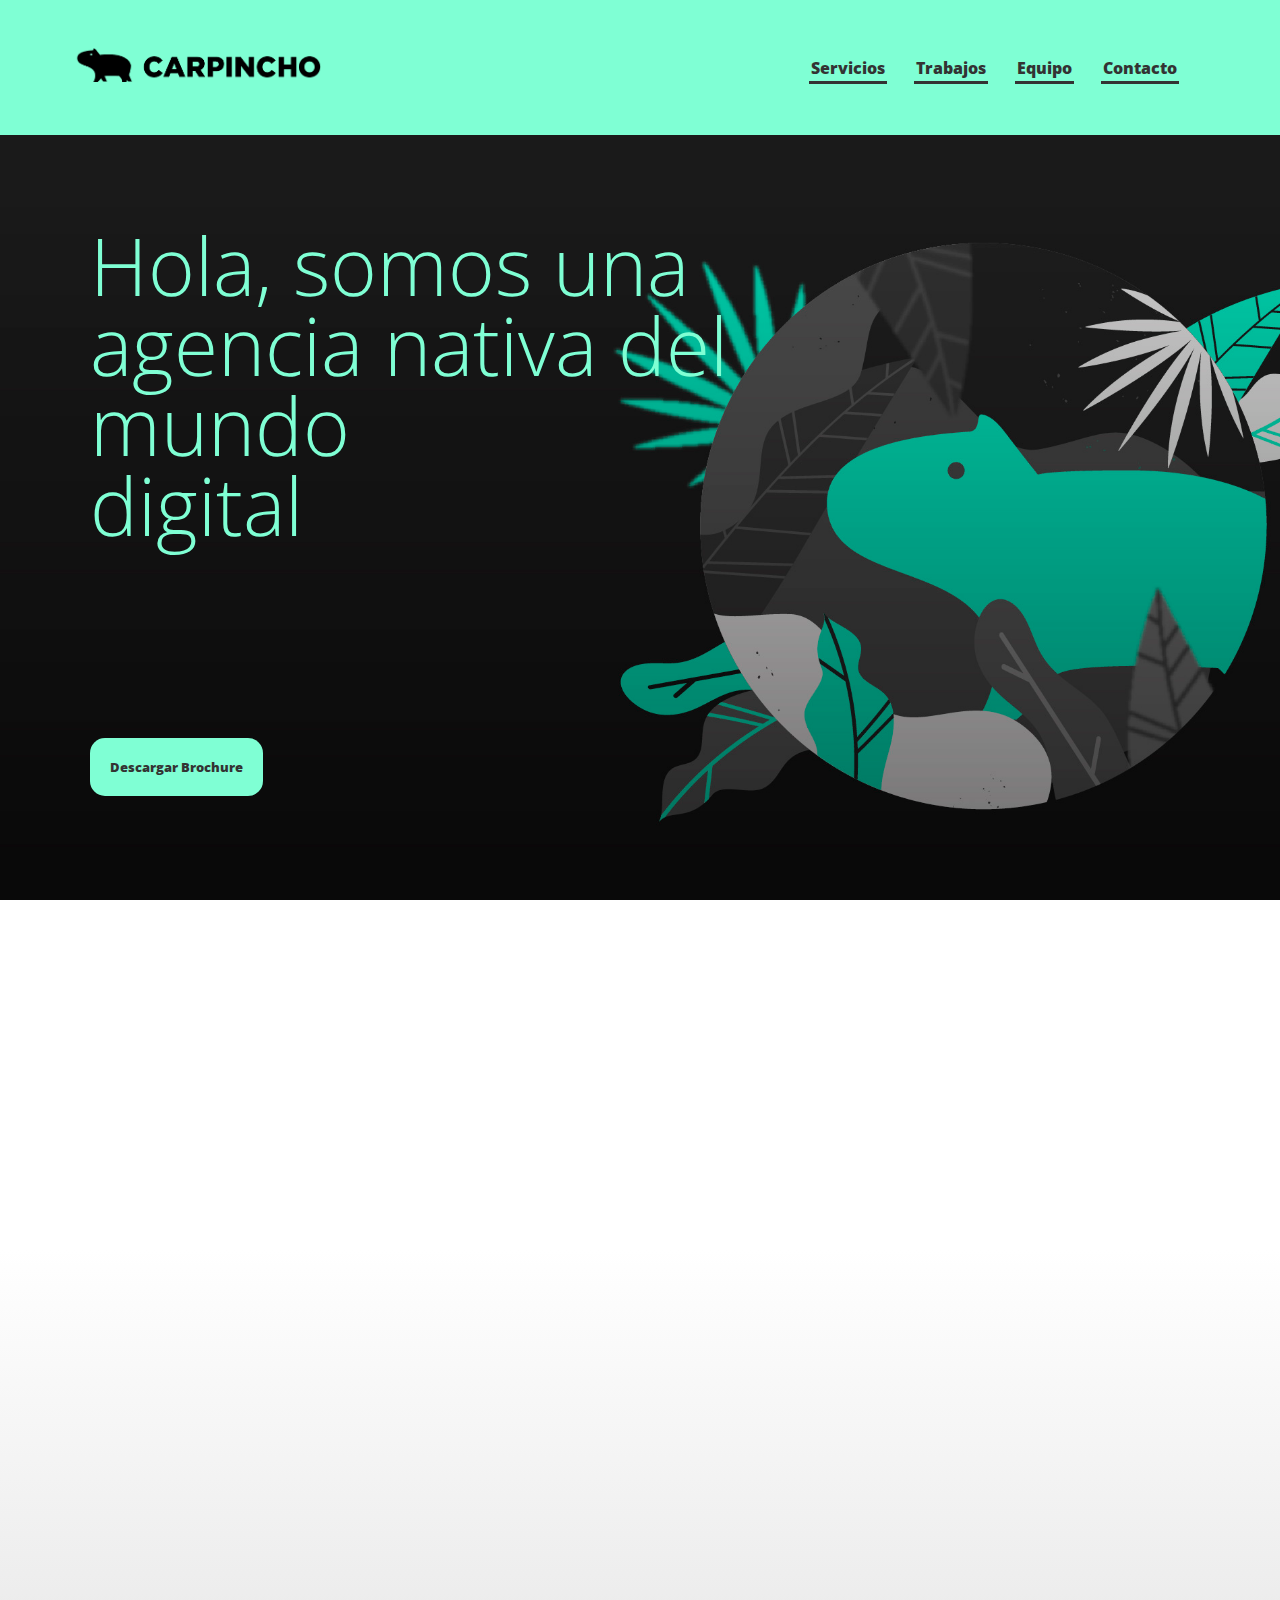
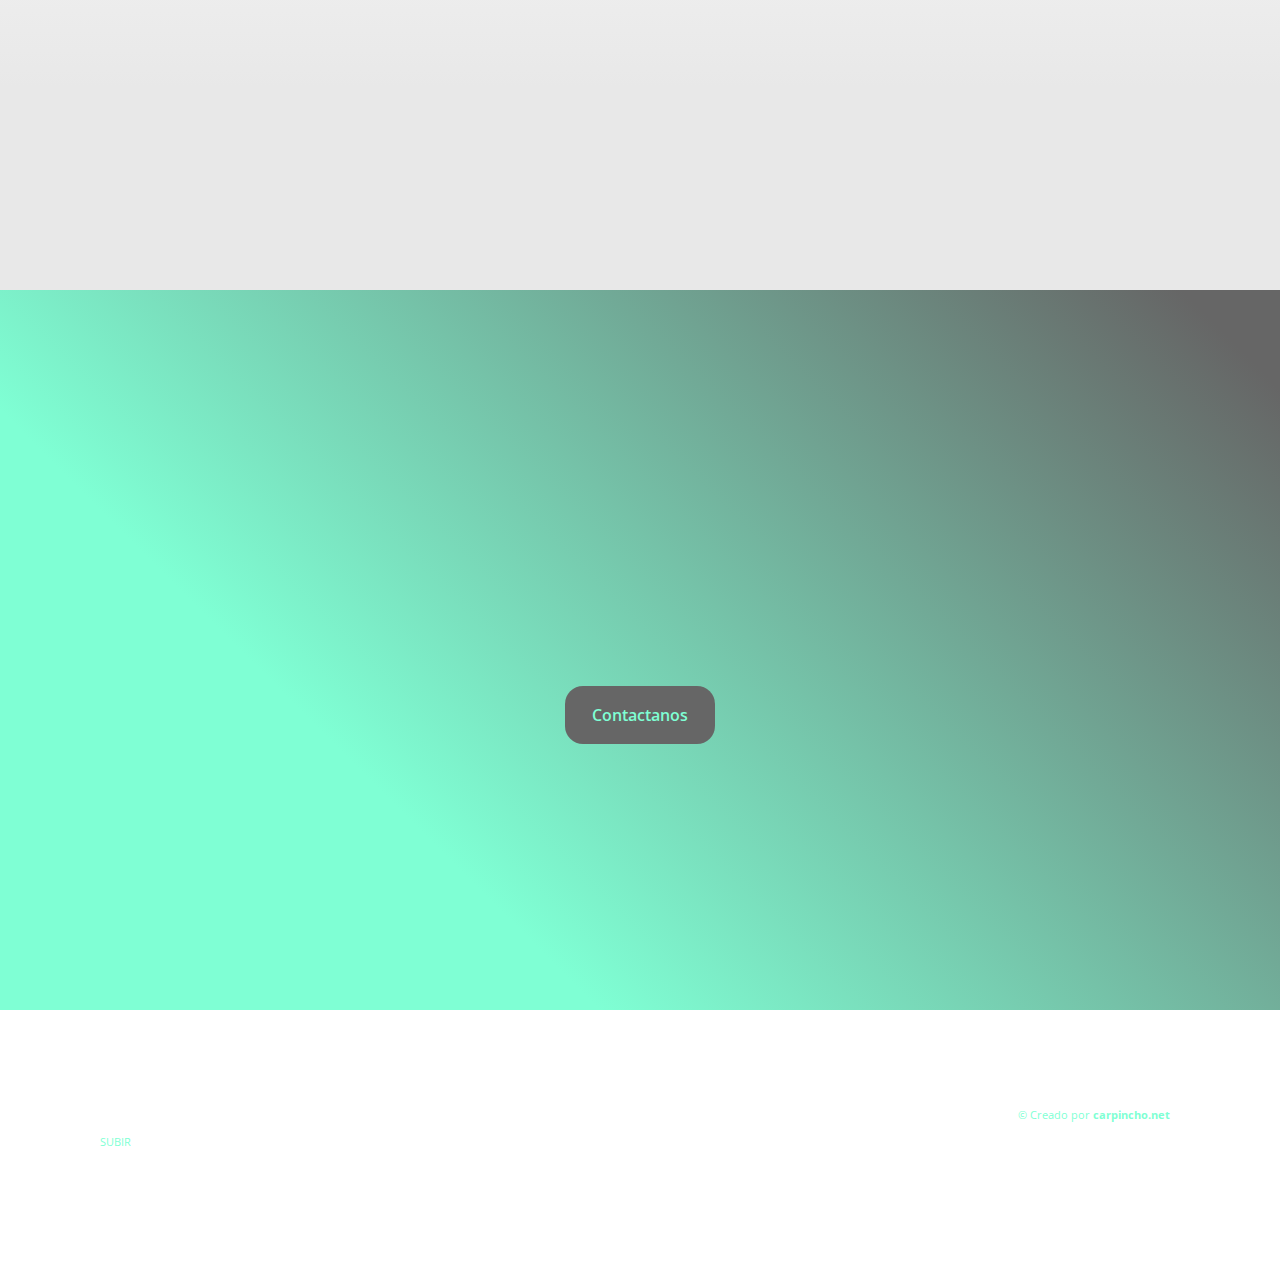
==== commit 900a1783: "Tercera Entrega - todo SASS" ====
--- a/index.html
+++ b/index.html
@@ -13,9 +13,9 @@
     <link href="https://fonts.googleapis.com/css2?family=Bungee&family=Open+Sans:wght@300;400;600&display=swap" rel="stylesheet">
 
    <!-- CSS -->
-    <link rel="stylesheet" href="./css/style-mobile.css"> <!-- GRID RESPONSIVE -->
-    <link rel="stylesheet" href="./css/grid-style.css"> <!-- GRID CSS -->
-    <link rel="stylesheet" href="./css/animations.css">
+    <link rel="stylesheet" href="./css/main.css"> <!-- GRID RESPONSIVE -->
+    <!-- <link rel="stylesheet" href="./css/grid-style.css"> --> <!-- GRID CSS -->
+    <!-- <link rel="stylesheet" href="./css/animations.css"> -->
 
     <!-- SEO -->
     <meta name="description" content="Somos una agencia creativa nativa del mundo digital lista para guiar al que necesite comunicar en este ambiente.">
@@ -32,7 +32,7 @@
 </head>
 
 <body>
-    <div id="grilla">
+    <section id="grilla__index"> 
         
         <header id="header">
             <div class="header__logo">
@@ -65,34 +65,33 @@
 
         <!-- TEXTO 1 -->
 
-        <section id="texto1" data-aos="fade-up">
+        <section id="index__texto--manifiesto" data-aos="fade-up">
             <h3>Nuestro Manifiesto</h3>
             <p>Lorem ipsum dolor sit. <strong><em> Ducimus sit ullam non tenetur veniam,</em></strong> necessitatibus ipsa accusamus veritatis hic aspernatur quas reprehenderit eligendi fugiat aliquam. Quos assumenda fuga a saepe!</p>
         </section>
 
-        <!-- CONTAINER -->
+        <!-- CARDS -->
 
-        <section id="container">
+        <section id="index__cards">
 
-            
-            <div class="container__hijo redondeados" data-aos="flip-left">
-                <div class="container__img">
+            <div class="index__cards--hijo redondeados" data-aos="flip-left">
+                <div class="index__cards--hijo--img">
                     <img src="./img/dis-web-icon.png" alt="diseño web">
                 </div>
                 <h1>Titular Ejemplo</h1>
                 <p>Lorem ipsum dolor sit amet consectetur adipisicing elit. Architecto deserunt molestiae, reprehenderit, ab alias ipsa cupiditate rerum repudiandae odio sed enim tempore, adipisci aut? Alias nihil quam laudantium iste eaque!</p>
             </div>
         
-            <div class="container__hijo redondeados" data-aos="flip-left">
-                <div class="container__img">
+            <div class="index__cards--hijo redondeados" data-aos="flip-left">
+                <div class="index__cards--hijo--img">
                     <img src="./img/rrss-icon.png" alt="redes sociales">
                 </div>
                 <h1>Titular Ejemplo</h1>
                 <p>Lorem ipsum dolor sit amet consectetur adipisicing elit. Architecto deserunt molestiae, reprehenderit, ab alias ipsa cupiditate rerum repudiandae odio sed enim tempore, adipisci aut? Alias nihil quam laudantium iste eaque!</p>
             </div>
         
-            <div class="container__hijo redondeados" data-aos="flip-left">
-                <div class="container__img">
+            <div class="index__cards--hijo redondeados" data-aos="flip-left">
+                <div class="index__cards--hijo--img">
                     <img src="./img/dg-icon.png" alt="diseño gráfico">
                 </div>
                 <h1>Titular Ejemplo</h1>
@@ -102,12 +101,12 @@
 
         <!-- TEXTO 2 -->
 
-        <section id="texto2">
-            <div class="texto2__caja" data-aos="fade-up">
+        <section id="index__texto--cierre">
+            <div class="index__texto--cierre--caja" data-aos="fade-up">
                 <h3>Empezá a trabajar con nosotros</h3>
                 <p>Estamos listos para atender tu consulta!</p>
             </div>
-            <div class="texto2__button">
+            <div class="index__texto--cierre--button">
                 <a href="./pages/contacto.html">Contactanos</a>
             </div>
         </section>
@@ -131,7 +130,7 @@
             </div>
         </footer>
 
-    </div>
+    </section>
     
  <script src="https://unpkg.com/aos@2.3.1/dist/aos.js"></script>
  <script>
--- a/css/main.css
+++ b/css/main.css
@@ -0,0 +1,1727 @@
+* {
+  -webkit-box-sizing: border-box;
+          box-sizing: border-box;
+  padding: 0;
+  margin: 0;
+}
+
+/* Variables primero */
+/* COLORS */
+/* MAPS */
+.icon-youtube {
+  background-color: lightblue;
+}
+
+.icon-linkedin {
+  background-color: blue;
+}
+
+.icon-instagram {
+  background-color: blueviolet;
+}
+
+/* CONTENEDORES */
+/* Clases */
+.contenedor__black, #servicios, #equipo {
+  width: 100%;
+  background-color: #333;
+  display: -webkit-box;
+  display: -ms-flexbox;
+  display: flex;
+  -webkit-box-orient: vertical;
+  -webkit-box-direction: normal;
+      -ms-flex-flow: column nowrap;
+          flex-flow: column nowrap;
+  -webkit-box-pack: center;
+      -ms-flex-pack: center;
+          justify-content: center;
+  -ms-flex-line-pack: center;
+      align-content: center;
+  justify-items: center;
+}
+
+/* Secciones */
+body {
+  font-family: sans-serif;
+}
+
+a {
+  text-decoration: none;
+}
+
+h1, h2, h3, h4, h5, h5 {
+  font-family: 'Open Sans', sans-serif;
+}
+
+p, a {
+  font-family: 'Open Sans', sans-serif;
+  font-weight: 200px;
+  text-decoration: none;
+}
+
+html {
+  scroll-behavior: smooth;
+}
+
+#grilla__equipo #header {
+  background-color: aquamarine;
+  display: -webkit-box;
+  display: -ms-flexbox;
+  display: flex;
+  -webkit-box-pack: center;
+      -ms-flex-pack: center;
+          justify-content: center;
+  -ms-flex-line-pack: center;
+      align-content: center;
+  -webkit-box-align: center;
+      -ms-flex-align: center;
+          align-items: center;
+}
+
+#grilla__equipo #header .header__logo img {
+  width: 40vh;
+  padding: 1.3rem 1rem 0 1rem;
+}
+
+#grilla__equipo #menu {
+  background-color: aquamarine;
+  display: -webkit-box;
+  display: -ms-flexbox;
+  display: flex;
+  -ms-flex-pack: distribute;
+      justify-content: space-around;
+  -ms-flex-line-pack: center;
+      align-content: center;
+  width: 100%;
+}
+
+#grilla__equipo #menu div {
+  display: -webkit-box;
+  display: -ms-flexbox;
+  display: flex;
+  -ms-flex-wrap: wrap;
+      flex-wrap: wrap;
+  -webkit-box-orient: horizontal;
+  -webkit-box-direction: normal;
+      -ms-flex-direction: row;
+          flex-direction: row;
+  -ms-flex-line-pack: center;
+      align-content: center;
+  -webkit-box-pack: center;
+      -ms-flex-pack: center;
+          justify-content: center;
+  justify-items: space-between;
+  -webkit-box-align: center;
+      -ms-flex-align: center;
+          align-items: center;
+  list-style: none;
+  font-size: 0.9rem;
+  width: 100%;
+}
+
+#grilla__equipo #menu div ul li {
+  display: inline-block;
+  position: relative;
+  padding: 0.6rem 0.5rem;
+  margin: 0.2rem;
+}
+
+#grilla__equipo #menu div ul li a {
+  border-bottom: 3px solid #333;
+  padding: 2px;
+  text-decoration: none;
+  color: #333;
+  font-weight: 800;
+}
+
+#grilla__equipo #menu div ul li a:hover {
+  color: #333;
+  text-decoration: line-through;
+  border-bottom: none;
+}
+
+#grilla__equipo #footer {
+  background-image: url(../img/car-back-img.jpg);
+  background-attachment: fixed;
+  background-size: cover;
+  color: aquamarine;
+  padding: 2vh 5vh;
+}
+
+#grilla__equipo #footer .pie__logo a img {
+  width: 150px;
+  height: auto;
+  padding: 15px 0px 0px 0px;
+}
+
+#grilla__equipo #footer .pie__links-rrss {
+  display: -webkit-box;
+  display: -ms-flexbox;
+  display: flex;
+  -webkit-box-orient: horizontal;
+  -webkit-box-direction: normal;
+      -ms-flex-flow: row nowrap;
+          flex-flow: row nowrap;
+  -webkit-box-pack: end;
+      -ms-flex-pack: end;
+          justify-content: flex-end;
+  margin: 0px 20px;
+}
+
+#grilla__equipo #footer .pie__links-rrss img {
+  width: 25px;
+  margin: 0px 10px;
+}
+
+#grilla__equipo #footer .pie__desarrollador {
+  text-align: right;
+  font-size: 8pt;
+  margin: 10px 20px;
+}
+
+#grilla__equipo #footer .pie__desarrollador a {
+  color: aquamarine;
+}
+
+#grilla__equipo #footer .pie__subir a {
+  text-transform: uppercase;
+  font-size: 8pt;
+  -webkit-font-kerning: normal;
+          font-kerning: normal;
+  color: aquamarine;
+  padding: 10px;
+}
+
+#grilla__servicios #header {
+  background-color: aquamarine;
+  display: -webkit-box;
+  display: -ms-flexbox;
+  display: flex;
+  -webkit-box-pack: center;
+      -ms-flex-pack: center;
+          justify-content: center;
+  -ms-flex-line-pack: center;
+      align-content: center;
+  -webkit-box-align: center;
+      -ms-flex-align: center;
+          align-items: center;
+}
+
+#grilla__servicios #header .header__logo img {
+  width: 40vh;
+  padding: 1.3rem 1rem 0 1rem;
+}
+
+#grilla__servicios #menu {
+  background-color: aquamarine;
+  display: -webkit-box;
+  display: -ms-flexbox;
+  display: flex;
+  -ms-flex-pack: distribute;
+      justify-content: space-around;
+  -ms-flex-line-pack: center;
+      align-content: center;
+  width: 100%;
+}
+
+#grilla__servicios #menu div {
+  display: -webkit-box;
+  display: -ms-flexbox;
+  display: flex;
+  -ms-flex-wrap: wrap;
+      flex-wrap: wrap;
+  -webkit-box-orient: horizontal;
+  -webkit-box-direction: normal;
+      -ms-flex-direction: row;
+          flex-direction: row;
+  -ms-flex-line-pack: center;
+      align-content: center;
+  -webkit-box-pack: center;
+      -ms-flex-pack: center;
+          justify-content: center;
+  justify-items: space-between;
+  -webkit-box-align: center;
+      -ms-flex-align: center;
+          align-items: center;
+  list-style: none;
+  font-size: 0.9rem;
+  width: 100%;
+}
+
+#grilla__servicios #menu div ul li {
+  display: inline-block;
+  position: relative;
+  padding: 0.6rem 0.5rem;
+  margin: 0.2rem;
+}
+
+#grilla__servicios #menu div ul li a {
+  border-bottom: 3px solid #333;
+  padding: 2px;
+  text-decoration: none;
+  color: #333;
+  font-weight: 800;
+}
+
+#grilla__servicios #menu div ul li a:hover {
+  color: #333;
+  text-decoration: line-through;
+  border-bottom: none;
+}
+
+#grilla__servicios #footer {
+  background-image: url(../img/car-back-img.jpg);
+  background-attachment: fixed;
+  background-size: cover;
+  color: aquamarine;
+  padding: 2vh 5vh;
+}
+
+#grilla__servicios #footer .pie__logo a img {
+  width: 150px;
+  height: auto;
+  padding: 15px 0px 0px 0px;
+}
+
+#grilla__servicios #footer .pie__links-rrss {
+  display: -webkit-box;
+  display: -ms-flexbox;
+  display: flex;
+  -webkit-box-orient: horizontal;
+  -webkit-box-direction: normal;
+      -ms-flex-flow: row nowrap;
+          flex-flow: row nowrap;
+  -webkit-box-pack: end;
+      -ms-flex-pack: end;
+          justify-content: flex-end;
+  margin: 0px 20px;
+}
+
+#grilla__servicios #footer .pie__links-rrss img {
+  width: 25px;
+  margin: 0px 10px;
+}
+
+#grilla__servicios #footer .pie__desarrollador {
+  text-align: right;
+  font-size: 8pt;
+  margin: 10px 20px;
+}
+
+#grilla__servicios #footer .pie__desarrollador a {
+  color: aquamarine;
+}
+
+#grilla__servicios #footer .pie__subir a {
+  text-transform: uppercase;
+  font-size: 8pt;
+  -webkit-font-kerning: normal;
+          font-kerning: normal;
+  color: aquamarine;
+  padding: 10px;
+}
+
+#grilla__contacto #header {
+  background-color: aquamarine;
+  display: -webkit-box;
+  display: -ms-flexbox;
+  display: flex;
+  -webkit-box-pack: center;
+      -ms-flex-pack: center;
+          justify-content: center;
+  -ms-flex-line-pack: center;
+      align-content: center;
+  -webkit-box-align: center;
+      -ms-flex-align: center;
+          align-items: center;
+}
+
+#grilla__contacto #header .header__logo img {
+  width: 40vh;
+  padding: 1.3rem 1rem 0 1rem;
+}
+
+#grilla__contacto #menu {
+  background-color: aquamarine;
+  display: -webkit-box;
+  display: -ms-flexbox;
+  display: flex;
+  -ms-flex-pack: distribute;
+      justify-content: space-around;
+  -ms-flex-line-pack: center;
+      align-content: center;
+  width: 100%;
+}
+
+#grilla__contacto #menu div {
+  display: -webkit-box;
+  display: -ms-flexbox;
+  display: flex;
+  -ms-flex-wrap: wrap;
+      flex-wrap: wrap;
+  -webkit-box-orient: horizontal;
+  -webkit-box-direction: normal;
+      -ms-flex-direction: row;
+          flex-direction: row;
+  -ms-flex-line-pack: center;
+      align-content: center;
+  -webkit-box-pack: center;
+      -ms-flex-pack: center;
+          justify-content: center;
+  justify-items: space-between;
+  -webkit-box-align: center;
+      -ms-flex-align: center;
+          align-items: center;
+  list-style: none;
+  font-size: 0.9rem;
+  width: 100%;
+}
+
+#grilla__contacto #menu div ul li {
+  display: inline-block;
+  position: relative;
+  padding: 0.6rem 0.5rem;
+  margin: 0.2rem;
+}
+
+#grilla__contacto #menu div ul li a {
+  border-bottom: 3px solid #333;
+  padding: 2px;
+  text-decoration: none;
+  color: #333;
+  font-weight: 800;
+}
+
+#grilla__contacto #menu div ul li a:hover {
+  color: #333;
+  text-decoration: line-through;
+  border-bottom: none;
+}
+
+#grilla__contacto #footer {
+  background-image: url(../img/car-back-img.jpg);
+  background-attachment: fixed;
+  background-size: cover;
+  color: aquamarine;
+  padding: 2vh 5vh;
+}
+
+#grilla__contacto #footer .pie__logo a img {
+  width: 150px;
+  height: auto;
+  padding: 15px 0px 0px 0px;
+}
+
+#grilla__contacto #footer .pie__links-rrss {
+  display: -webkit-box;
+  display: -ms-flexbox;
+  display: flex;
+  -webkit-box-orient: horizontal;
+  -webkit-box-direction: normal;
+      -ms-flex-flow: row nowrap;
+          flex-flow: row nowrap;
+  -webkit-box-pack: end;
+      -ms-flex-pack: end;
+          justify-content: flex-end;
+  margin: 0px 20px;
+}
+
+#grilla__contacto #footer .pie__links-rrss img {
+  width: 25px;
+  margin: 0px 10px;
+}
+
+#grilla__contacto #footer .pie__desarrollador {
+  text-align: right;
+  font-size: 8pt;
+  margin: 10px 20px;
+}
+
+#grilla__contacto #footer .pie__desarrollador a {
+  color: aquamarine;
+}
+
+#grilla__contacto #footer .pie__subir a {
+  text-transform: uppercase;
+  font-size: 8pt;
+  -webkit-font-kerning: normal;
+          font-kerning: normal;
+  color: aquamarine;
+  padding: 10px;
+}
+
+#header {
+  background-color: aquamarine;
+  display: -webkit-box;
+  display: -ms-flexbox;
+  display: flex;
+  -webkit-box-pack: center;
+      -ms-flex-pack: center;
+          justify-content: center;
+  -ms-flex-line-pack: center;
+      align-content: center;
+  -webkit-box-align: center;
+      -ms-flex-align: center;
+          align-items: center;
+}
+
+#header .header__logo img {
+  width: 40vh;
+  padding: 1.3rem 1rem 0 1rem;
+}
+
+#menu {
+  background-color: aquamarine;
+  display: -webkit-box;
+  display: -ms-flexbox;
+  display: flex;
+  -ms-flex-pack: distribute;
+      justify-content: space-around;
+  -ms-flex-line-pack: center;
+      align-content: center;
+  width: 100%;
+}
+
+#menu div {
+  display: -webkit-box;
+  display: -ms-flexbox;
+  display: flex;
+  -ms-flex-wrap: wrap;
+      flex-wrap: wrap;
+  -webkit-box-orient: horizontal;
+  -webkit-box-direction: normal;
+      -ms-flex-direction: row;
+          flex-direction: row;
+  -ms-flex-line-pack: center;
+      align-content: center;
+  -webkit-box-pack: center;
+      -ms-flex-pack: center;
+          justify-content: center;
+  justify-items: space-between;
+  -webkit-box-align: center;
+      -ms-flex-align: center;
+          align-items: center;
+  list-style: none;
+  font-size: 0.9rem;
+  width: 100%;
+}
+
+#menu div ul li {
+  display: inline-block;
+  position: relative;
+  padding: 0.6rem 0.5rem;
+  margin: 0.2rem;
+}
+
+#menu div ul li a {
+  border-bottom: 3px solid #333;
+  padding: 2px;
+  text-decoration: none;
+  color: #333;
+  font-weight: 800;
+}
+
+#menu div ul li a:hover {
+  color: #333;
+  text-decoration: line-through;
+  border-bottom: none;
+}
+
+#footer {
+  background-image: url(../img/car-back-img.jpg);
+  background-attachment: fixed;
+  background-size: cover;
+  color: aquamarine;
+  padding: 2vh 5vh;
+}
+
+#footer .pie__logo a img {
+  width: 150px;
+  height: auto;
+  padding: 15px 0px 0px 0px;
+}
+
+#footer .pie__links-rrss {
+  display: -webkit-box;
+  display: -ms-flexbox;
+  display: flex;
+  -webkit-box-orient: horizontal;
+  -webkit-box-direction: normal;
+      -ms-flex-flow: row nowrap;
+          flex-flow: row nowrap;
+  -webkit-box-pack: end;
+      -ms-flex-pack: end;
+          justify-content: flex-end;
+  margin: 0px 20px;
+}
+
+#footer .pie__links-rrss img {
+  width: 25px;
+  margin: 0px 10px;
+}
+
+#footer .pie__desarrollador {
+  text-align: right;
+  font-size: 8pt;
+  margin: 10px 20px;
+}
+
+#footer .pie__desarrollador a {
+  color: aquamarine;
+}
+
+#footer .pie__subir a {
+  text-transform: uppercase;
+  font-size: 8pt;
+  -webkit-font-kerning: normal;
+          font-kerning: normal;
+  color: aquamarine;
+  padding: 10px;
+}
+
+#slider {
+  background-image: url(../img/car-hero-img-background-1.jpg);
+  background-attachment: fixed;
+  background-position: center;
+  background-size: cover;
+  background-repeat: no-repeat;
+  padding-left: 30px;
+}
+
+#slider .slider__title {
+  position: absolute;
+  top: 170px;
+  width: auto;
+  -webkit-animation-duration: 2s;
+          animation-duration: 2s;
+  -webkit-animation-name: aparecer-slider;
+          animation-name: aparecer-slider;
+  -webkit-animation-iteration-count: 1;
+          animation-iteration-count: 1;
+  -webkit-animation-timing-function: ease-in;
+          animation-timing-function: ease-in;
+}
+
+#slider .slider__title h1 {
+  font-size: 3.5rem;
+  line-height: 3.5rem;
+  font-weight: 100;
+  color: aquamarine;
+  display: inline;
+}
+
+#slider .slider__title h1 span div div {
+  display: inline-block;
+  padding: 0.3rem;
+  background-color: aquamarine;
+  color: #333;
+}
+
+#slider .slider__button {
+  position: absolute;
+  top: 500px;
+  background-color: aquamarine;
+  border-radius: 15px;
+  padding: 15px;
+  -webkit-transition: height 2s, width 1s;
+  transition: height 2s, width 1s;
+  display: -webkit-box;
+  display: -ms-flexbox;
+  display: flex;
+  -ms-flex-line-pack: center;
+      align-content: center;
+  -webkit-box-pack: center;
+      -ms-flex-pack: center;
+          justify-content: center;
+  font-weight: 800;
+  -webkit-animation-name: aparecer-slider;
+          animation-name: aparecer-slider;
+}
+
+#slider .slider__button a {
+  color: #333;
+  font-size: 10pt;
+}
+
+#slider .slider__button a:hover {
+  background-color: transparent;
+  border-color: aquamarine;
+  border-style: solid;
+  border-width: 2px;
+  height: 9vh;
+  width: 28vh;
+  display: -webkit-box;
+  display: -ms-flexbox;
+  display: flex;
+  -ms-flex-line-pack: center;
+      align-content: center;
+  -webkit-box-pack: center;
+      -ms-flex-pack: center;
+          justify-content: center;
+}
+
+#slider .slider__button:hover {
+  background-color: transparent;
+  border-color: aquamarine;
+  border-style: solid;
+  border-width: 2px;
+  height: 9vh;
+  width: 28vh;
+  display: -webkit-box;
+  display: -ms-flexbox;
+  display: flex;
+  -ms-flex-line-pack: center;
+      align-content: center;
+  -webkit-box-pack: center;
+      -ms-flex-pack: center;
+          justify-content: center;
+  font-size: 10pt;
+  font-weight: 600;
+  font-weight: 600;
+  color: aquamarine;
+}
+
+#index__texto--manifiesto {
+  margin: 1rem auto;
+  display: -webkit-box;
+  display: -ms-flexbox;
+  display: flex;
+  -webkit-box-orient: vertical;
+  -webkit-box-direction: normal;
+      -ms-flex-direction: column;
+          flex-direction: column;
+  -ms-flex-line-pack: distribute;
+      align-content: space-around;
+  -webkit-box-align: space-around;
+      -ms-flex-align: space-around;
+          align-items: space-around;
+}
+
+#index__texto--manifiesto h3 {
+  margin: 1rem auto;
+  text-align: center;
+  color: aquamarine;
+  font-size: 2.5rem;
+  line-height: 2.5rem;
+  font-weight: 200;
+  margin-top: 3rem;
+}
+
+#index__texto--manifiesto p {
+  text-align: center;
+  margin: 0 10% 0 10%;
+  font-size: 1rem;
+  color: #333;
+  font-weight: 100;
+}
+
+.redondeados {
+  border-radius: 10%;
+}
+
+#index__cards {
+  background-image: -webkit-gradient(linear, left bottom, left top, color-stop(30%, #e8e8e8), color-stop(95%, #fff));
+  background-image: linear-gradient(to top, #e8e8e8 30%, #fff 95%);
+  display: -webkit-box;
+  display: -ms-flexbox;
+  display: flex;
+  -webkit-box-orient: vertical;
+  -webkit-box-direction: normal;
+      -ms-flex-direction: column;
+          flex-direction: column;
+  -ms-flex-line-pack: distribute;
+      align-content: space-around;
+  -webkit-box-pack: center;
+      -ms-flex-pack: center;
+          justify-content: center;
+}
+
+#index__cards .index__cards--hijo {
+  background-color: aquamarine;
+  margin: 20px auto 10px;
+  font-family: 'Open Sans', sans-serif;
+  text-decoration: none;
+  color: #333;
+  display: inline-block;
+  padding: 30px;
+  text-align: center;
+  width: 300px;
+}
+
+#index__cards .index__cards--hijo h1 {
+  font-family: 'Open Sans', sans-serif;
+  font-weight: 200;
+  text-decoration: none;
+  color: #666;
+  font-size: 24pt;
+  padding: 10px 0;
+}
+
+#index__cards .index__cards--hijo p {
+  font-family: 'Open Sans', sans-serif;
+  font-weight: 300;
+  text-decoration: none;
+  color: #666;
+  font-size: 10pt;
+}
+
+#index__cards .index__cards--hijo .index__cards--hijo--img {
+  width: 100px;
+  margin: 0 auto;
+}
+
+#index__cards .index__cards--hijo .index__cards--hijo--img img {
+  width: 70px;
+}
+
+#index__texto--cierre {
+  padding: 0 10vh;
+  background-image: linear-gradient(45deg, aquamarine 30%, #666 95%);
+  display: -webkit-box;
+  display: -ms-flexbox;
+  display: flex;
+  -webkit-box-orient: vertical;
+  -webkit-box-direction: normal;
+      -ms-flex-direction: column;
+          flex-direction: column;
+  -webkit-box-pack: center;
+      -ms-flex-pack: center;
+          justify-content: center;
+  -ms-flex-line-pack: center;
+      align-content: center;
+  -webkit-box-align: center;
+      -ms-flex-align: center;
+          align-items: center;
+}
+
+#index__texto--cierre .index__texto--cierre--caja h3 {
+  margin: 1rem auto;
+  text-align: center;
+  color: aquamarine;
+  font-size: 2.5rem;
+  line-height: 2.5rem;
+  font-weight: 200;
+  -webkit-animation-duration: 1s;
+          animation-duration: 1s;
+  -webkit-animation-name: aparecer;
+          animation-name: aparecer;
+  -webkit-animation-iteration-count: 1;
+          animation-iteration-count: 1;
+  -webkit-animation-timing-function: ease-in;
+          animation-timing-function: ease-in;
+  color: #fff;
+}
+
+#index__texto--cierre .index__texto--cierre--caja p {
+  text-align: center;
+  margin: 0 10% 0 10%;
+  font-size: 1rem;
+  color: #fff;
+  font-weight: 600;
+}
+
+#index__texto--cierre .index__texto--cierre--button {
+  background-color: #666;
+  border-radius: 2vh;
+  padding: 2vh 3vh;
+  margin: 3vh;
+}
+
+#index__texto--cierre .index__texto--cierre--button:hover {
+  background-color: #555;
+  color: aquamarine;
+}
+
+#index__texto--cierre .index__texto--cierre--button a {
+  color: aquamarine;
+  font-size: 1rem;
+  font-weight: 600;
+}
+
+#index__texto--cierre .index__texto--cierre--button a:hover {
+  color: aquamarine;
+  font-size: 1rem;
+  font-weight: 600;
+}
+
+#servicios .servicios__titulo {
+  display: -webkit-box;
+  display: -ms-flexbox;
+  display: flex;
+  -webkit-box-orient: vertical;
+  -webkit-box-direction: normal;
+      -ms-flex-flow: column nowrap;
+          flex-flow: column nowrap;
+  -webkit-box-pack: center;
+      -ms-flex-pack: center;
+          justify-content: center;
+  justify-items: center;
+  -ms-flex-line-pack: center;
+      align-content: center;
+  -webkit-box-align: center;
+      -ms-flex-align: center;
+          align-items: center;
+  height: 20vh;
+  margin: 0;
+  padding: 0;
+}
+
+#servicios .servicios__titulo h3 {
+  margin: 1rem auto;
+  text-align: center;
+  color: aquamarine;
+  font-size: 2.5rem;
+  line-height: 2.5rem;
+  font-weight: 200;
+  width: 60vh;
+  font-size: 40pt;
+  font-weight: 100;
+  height: 15vh;
+  margin: 0;
+  padding: 0;
+}
+
+#servicios .servicios__video {
+  width: 100%;
+  height: 100vh;
+  display: -webkit-box;
+  display: -ms-flexbox;
+  display: flex;
+  -webkit-box-orient: vertical;
+  -webkit-box-direction: normal;
+      -ms-flex-flow: column nowrap;
+          flex-flow: column nowrap;
+  -ms-flex-line-pack: center;
+      align-content: center;
+  -webkit-box-align: center;
+      -ms-flex-align: center;
+          align-items: center;
+  -webkit-box-pack: center;
+      -ms-flex-pack: center;
+          justify-content: center;
+  justify-items: center;
+}
+
+#servicios .servicios__video iframe {
+  width: 100%;
+  height: 70%;
+  display: -webkit-box;
+  display: -ms-flexbox;
+  display: flex;
+  -webkit-box-pack: center;
+      -ms-flex-pack: center;
+          justify-content: center;
+}
+
+#servicioBloque1, #servicioBloque2 {
+  padding: 5vh 5vh;
+  display: -webkit-box;
+  display: -ms-flexbox;
+  display: flex;
+  -webkit-box-orient: vertical;
+  -webkit-box-direction: normal;
+      -ms-flex-flow: column wrap;
+          flex-flow: column wrap;
+  -webkit-box-pack: center;
+      -ms-flex-pack: center;
+          justify-content: center;
+  -webkit-box-align: center;
+      -ms-flex-align: center;
+          align-items: center;
+  background-color: aquamarine;
+  width: 100%;
+}
+
+#servicioBloque1 .servicioBloque__texto h3, #servicioBloque2 .servicioBloque__texto h3 {
+  margin: 1rem auto;
+  text-align: center;
+  color: aquamarine;
+  font-size: 2.5rem;
+  line-height: 2.5rem;
+  font-weight: 200;
+  margin-top: 2vh;
+  color: #333;
+  font-size: 3rem;
+  font-weight: 100;
+  line-height: 46pt;
+  width: 90%;
+}
+
+#servicioBloque1 .servicioBloque__texto p, #servicioBloque2 .servicioBloque__texto p {
+  text-align: center;
+  margin: 5vh 0px;
+  font-size: 12pt;
+  color: #333;
+  font-weight: 200;
+  width: 90%;
+}
+
+#servicioBloque1 .servicioBloque__img, #servicioBloque2 .servicioBloque__img {
+  display: -webkit-box;
+  display: -ms-flexbox;
+  display: flex;
+  -webkit-box-orient: vertical;
+  -webkit-box-direction: normal;
+      -ms-flex-direction: column;
+          flex-direction: column;
+  -webkit-box-pack: center;
+      -ms-flex-pack: center;
+          justify-content: center;
+  justify-items: center;
+  -ms-flex-line-pack: center;
+      align-content: center;
+  -webkit-box-align: center;
+      -ms-flex-align: center;
+          align-items: center;
+  height: 55vh;
+}
+
+#servicioBloque1 .servicioBloque__img img, #servicioBloque2 .servicioBloque__img img {
+  height: 55vh;
+  text-align: center;
+}
+
+#servicioBloque2 {
+  -webkit-box-orient: vertical;
+  -webkit-box-direction: reverse;
+      -ms-flex-direction: column-reverse;
+          flex-direction: column-reverse;
+}
+
+#equipo .equipo__txt {
+  padding: 10vh 0;
+  display: -webkit-box;
+  display: -ms-flexbox;
+  display: flex;
+  -webkit-box-orient: vertical;
+  -webkit-box-direction: normal;
+      -ms-flex-flow: column nowrap;
+          flex-flow: column nowrap;
+  -webkit-box-pack: center;
+      -ms-flex-pack: center;
+          justify-content: center;
+  -webkit-box-align: center;
+      -ms-flex-align: center;
+          align-items: center;
+  height: 60vh;
+}
+
+#equipo .equipo__txt h3 {
+  margin: 1rem auto;
+  text-align: center;
+  color: aquamarine;
+  font-size: 2.5rem;
+  line-height: 2.5rem;
+  font-weight: 200;
+  width: 40vh;
+  margin: 5vh 0 0;
+  font-size: 3rem;
+  font-weight: 100;
+}
+
+#equipo .equipo__txt p {
+  text-align: center;
+  margin: 5vh 4vh;
+  font-size: 12pt;
+  color: #fff;
+  font-weight: 200;
+  width: 50vh;
+}
+
+#equipo .equipo__img {
+  display: -webkit-box;
+  display: -ms-flexbox;
+  display: flex;
+  -webkit-box-orient: vertical;
+  -webkit-box-direction: normal;
+      -ms-flex-direction: column;
+          flex-direction: column;
+  -webkit-box-pack: center;
+      -ms-flex-pack: center;
+          justify-content: center;
+  justify-items: center;
+  -ms-flex-line-pack: center;
+      align-content: center;
+  -webkit-box-align: center;
+      -ms-flex-align: center;
+          align-items: center;
+}
+
+#equipo .equipo__img img {
+  width: 70vh;
+  height: auto;
+  margin: 2vh 0 10vh 0;
+}
+
+#contacto {
+  background-image: url(../img/car-back-img.jpg);
+  background-repeat: no-repeat;
+  background-size: cover;
+  background-attachment: fixed;
+  display: -webkit-box;
+  display: -ms-flexbox;
+  display: flex;
+  -webkit-box-orient: horizontal;
+  -webkit-box-direction: normal;
+      -ms-flex-flow: row wrap;
+          flex-flow: row wrap;
+  -webkit-box-pack: center;
+      -ms-flex-pack: center;
+          justify-content: center;
+  -ms-flex-line-pack: start;
+      align-content: flex-start;
+}
+
+#contacto .contacto__titulo {
+  color: aquamarine;
+  display: -webkit-box;
+  display: -ms-flexbox;
+  display: flex;
+  -webkit-box-orient: vertical;
+  -webkit-box-direction: normal;
+      -ms-flex-flow: column;
+          flex-flow: column;
+  -webkit-box-pack: center;
+      -ms-flex-pack: center;
+          justify-content: center;
+  -webkit-box-align: center;
+      -ms-flex-align: center;
+          align-items: center;
+  width: 60vh;
+}
+
+#contacto .contacto__titulo div {
+  width: 50vh;
+  -webkit-box-orient: vertical;
+  -webkit-box-direction: normal;
+      -ms-flex-flow: column wrap;
+          flex-flow: column wrap;
+  justify-items: space-around;
+  -webkit-box-align: space-evenly;
+      -ms-flex-align: space-evenly;
+          align-items: space-evenly;
+}
+
+#contacto .contacto__titulo div h3 {
+  text-align: center;
+  padding: 10vh 0 4vh 0;
+  font-size: 40pt;
+  font-weight: 100;
+}
+
+#contacto .contacto__titulo div p {
+  text-align: center;
+  margin: 5vh 0px;
+  font-size: 12pt;
+  color: #e9e9e9;
+  font-weight: 200;
+}
+
+#contacto .contacto__formulario {
+  display: inline-block;
+  margin: 0 auto;
+  color: #333;
+  line-height: 22pt;
+  background-color: aquamarine;
+  width: 60vh;
+  padding: 4vh 0 4vh 3vh;
+  border-radius: 20px;
+  font-size: 10pt;
+}
+
+#contacto .contacto__formulario .contacto__formulario--titulo {
+  text-align: left;
+  margin: 0 0 2vh;
+  color: #333;
+  font-size: 22pt;
+  font-weight: 200;
+}
+
+#contacto .contacto__formulario .botones {
+  margin: 20px 0 0 0;
+}
+
+/* GRILLA RESPONSIVE */
+header {
+  -ms-grid-row: 1;
+  -ms-grid-column: 1;
+  grid-area: header;
+}
+
+nav {
+  -ms-grid-row: 2;
+  -ms-grid-column: 1;
+  grid-area: nav;
+}
+
+section#slider {
+  -ms-grid-row: 3;
+  -ms-grid-column: 1;
+  grid-area: slider;
+}
+
+section#index__texto--manifiesto {
+  -ms-grid-row: 4;
+  -ms-grid-column: 1;
+  grid-area: manifiesto;
+}
+
+section#index__cards {
+  -ms-grid-row: 5;
+  -ms-grid-column: 1;
+  grid-area: cards;
+}
+
+section#index__texto--cierre {
+  -ms-grid-row: 6;
+  -ms-grid-column: 1;
+  grid-area: cierre;
+}
+
+footer {
+  -ms-grid-row: 4;
+  -ms-grid-column: 1;
+  grid-area: footer;
+}
+
+section#contacto {
+  -ms-grid-row: 3;
+  -ms-grid-column: 1;
+  grid-area: contacto;
+}
+
+section#grilla__servicios {
+  -ms-grid-row: 3;
+  -ms-grid-column: 1;
+  grid-area: servicios;
+}
+
+section#servicioBloque1 {
+  -ms-grid-row: 4;
+  -ms-grid-column: 1;
+  grid-area: servicios_bloque1;
+}
+
+section#servicioBloque2 {
+  -ms-grid-row: 5;
+  -ms-grid-column: 1;
+  grid-area: servicios_bloque2;
+}
+
+section#grilla__equipo {
+  -ms-grid-row: 3;
+  -ms-grid-column: 1;
+  grid-area: equipo;
+}
+
+section#grilla__equipo {
+  -ms-grid-row: 3;
+  -ms-grid-column: 1;
+  grid-area: trabajos;
+}
+
+#grilla__index {
+  display: -ms-grid;
+  display: grid;
+      grid-template-areas: "header" "nav" "slider" "manifiesto" "cards" "cierre" "footer";
+  -ms-grid-columns: 1fr;
+      grid-template-columns: 1fr;
+  -ms-grid-rows: 12vh 10vh 80vh 45vh 180vh 80vh 30vh;
+      grid-template-rows: 12vh 10vh 80vh 45vh 180vh 80vh 30vh;
+}
+
+#grilla__contacto {
+  display: -ms-grid;
+  display: grid;
+      grid-template-areas: "header" "nav" "contacto" "footer";
+  -ms-grid-columns: 1fr;
+      grid-template-columns: 1fr;
+  -ms-grid-rows: 12vh 10vh 150vh 30vh;
+      grid-template-rows: 12vh 10vh 150vh 30vh;
+}
+
+#grilla__servicios {
+  display: -ms-grid;
+  display: grid;
+      grid-template-areas: "header" "nav" "servicios" "servicios_bloque1" "servicios_bloque2" "footer";
+  -ms-grid-columns: 1fr;
+      grid-template-columns: 1fr;
+  -ms-grid-rows: 12vh 10vh 100vh 120vh 120vh 30vh;
+      grid-template-rows: 12vh 10vh 100vh 120vh 120vh 30vh;
+}
+
+#grilla__equipo {
+  display: -ms-grid;
+  display: grid;
+      grid-template-areas: "header" "nav" "equipo" "footer";
+  -ms-grid-columns: 1fr;
+      grid-template-columns: 1fr;
+  -ms-grid-rows: 12vh 10vh 130vh 30vh;
+      grid-template-rows: 12vh 10vh 130vh 30vh;
+}
+
+#grilla__trabajos {
+  display: -ms-grid;
+  display: grid;
+      grid-template-areas: "header" "nav" "trabajos" "footer";
+  -ms-grid-columns: 1fr;
+      grid-template-columns: 1fr;
+  -ms-grid-rows: 12vh 10vh 140vh 30vh;
+      grid-template-rows: 12vh 10vh 140vh 30vh;
+}
+
+@media (min-width: 1023px) {
+  #grilla__index {
+    -ms-grid-columns: 1fr 1fr 1fr;
+        grid-template-columns: 1fr 1fr 1fr;
+    -ms-grid-rows: 15vh 90vh 30vh 75vh 80vh 30vh;
+        grid-template-rows: 15vh 90vh 30vh 75vh 80vh 30vh;
+        grid-template-areas: "header nav nav" "slider slider slider" "manifiesto manifiesto manifiesto" "cards cards cards" "cierre cierre cierre" "footer footer footer";
+  }
+  #grilla__contacto {
+    display: -ms-grid;
+    display: grid;
+    -ms-grid-columns: 1fr 1fr 1fr;
+        grid-template-columns: 1fr 1fr 1fr;
+    -ms-grid-rows: 15vh 120vh 30vh;
+        grid-template-rows: 15vh 120vh 30vh;
+        grid-template-areas: "header nav nav" "contacto contacto contacto" "footer footer footer";
+  }
+  #grilla__servicios {
+    display: -ms-grid;
+    display: grid;
+    -ms-grid-columns: 1fr 1fr 1fr;
+        grid-template-columns: 1fr 1fr 1fr;
+    -ms-grid-rows: 15vh 100vh 70vh 70vh 30vh;
+        grid-template-rows: 15vh 100vh 70vh 70vh 30vh;
+        grid-template-areas: "header nav nav" "servicios servicios servicios" "servicios_bloque1 servicios_bloque1 servicios_bloque1" "servicios_bloque2 servicios_bloque2 servicios_bloque2" "footer footer footer";
+  }
+  #grilla__trabajos {
+    display: -ms-grid;
+    display: grid;
+    -ms-grid-columns: 1fr 1fr 1fr;
+        grid-template-columns: 1fr 1fr 1fr;
+    -ms-grid-rows: 15vh 180vh 30vh;
+        grid-template-rows: 15vh 180vh 30vh;
+        grid-template-areas: "header nav nav" "trabajos trabajos trabajos" "footer footer footer";
+  }
+  #grilla__equipo {
+    display: -ms-grid;
+    display: grid;
+    -ms-grid-columns: 1fr 1fr 1fr;
+        grid-template-columns: 1fr 1fr 1fr;
+    -ms-grid-rows: 15vh 200vh 30vh;
+        grid-template-rows: 15vh 200vh 30vh;
+        grid-template-areas: "header nav nav" "equipo equipo equipo" "footer footer footer";
+  }
+  h3 {
+    margin: 1rem auto;
+    text-align: center;
+    color: aquamarine;
+    font-size: 2.5rem;
+    line-height: 2.5rem;
+    font-weight: 200;
+    padding: 0 0 4vh;
+    margin: 0;
+    font-size: 3rem;
+    line-height: 3rem;
+  }
+  #header {
+    display: -webkit-box;
+    display: -ms-flexbox;
+    display: flex;
+    -webkit-box-pack: left;
+        -ms-flex-pack: left;
+            justify-content: left;
+    -ms-flex-line-pack: center;
+        align-content: center;
+    padding-left: 7vh;
+  }
+  #header .header__logo {
+    display: -webkit-box;
+    display: -ms-flexbox;
+    display: flex;
+    -ms-flex-line-pack: center;
+        align-content: center;
+  }
+  #header .header__logo img {
+    width: 30vh;
+    padding: 0 0;
+  }
+  #menu {
+    padding-right: 10vh;
+    -webkit-box-pack: end;
+        -ms-flex-pack: end;
+            justify-content: flex-end;
+  }
+  #menu div {
+    display: -webkit-box;
+    display: -ms-flexbox;
+    display: flex;
+    -ms-flex-line-pack: center;
+        align-content: center;
+    -webkit-box-align: center;
+        -ms-flex-align: center;
+            align-items: center;
+    -webkit-box-pack: right;
+        -ms-flex-pack: right;
+            justify-content: right;
+    justify-items: space-around;
+    font-size: 1rem;
+    -webkit-box-orient: horizontal;
+    -webkit-box-direction: normal;
+        -ms-flex-flow: row nowrap;
+            flex-flow: row nowrap;
+  }
+  #slider {
+    padding-left: 10vh;
+  }
+  #slider .slider__title {
+    top: 25vh;
+    width: 50%;
+  }
+  #slider .slider__title h1 {
+    font-size: 5rem;
+    line-height: 5rem;
+    font-weight: 100;
+  }
+  #slider .slider__button {
+    top: 82vh;
+    padding: 20px;
+  }
+  #index__texto--manifiesto {
+    margin: 0.5vh auto;
+    display: -webkit-box;
+    display: -ms-flexbox;
+    display: flex;
+    -webkit-box-orient: vertical;
+    -webkit-box-direction: normal;
+        -ms-flex-direction: column;
+            flex-direction: column;
+    -ms-flex-line-pack: center;
+        align-content: center;
+    -webkit-box-pack: center;
+        -ms-flex-pack: center;
+            justify-content: center;
+  }
+  #index__texto--manifiesto p {
+    text-align: center;
+    margin: 0 10% 0 10%;
+    font-size: 1rem;
+  }
+  #index__cards {
+    -webkit-box-orient: horizontal;
+    -webkit-box-direction: normal;
+        -ms-flex-direction: row;
+            flex-direction: row;
+    -ms-flex-line-pack: space-evenly;
+        align-content: space-evenly;
+    -webkit-box-pack: center;
+        -ms-flex-pack: center;
+            justify-content: center;
+  }
+  #index__cards .index__cards--hijo {
+    margin: 10vh 2vh 10vh;
+    padding: 4vh;
+    width: 300px;
+  }
+  #index__texto--cierre {
+    display: -webkit-box;
+    display: -ms-flexbox;
+    display: flex;
+    -webkit-box-pack: center;
+        -ms-flex-pack: center;
+            justify-content: center;
+    -ms-flex-line-pack: center;
+        align-content: center;
+    -webkit-box-align: center;
+        -ms-flex-align: center;
+            align-items: center;
+  }
+  #footer {
+    padding: 2vh 10vh;
+  }
+  #contacto {
+    display: -webkit-box;
+    display: -ms-flexbox;
+    display: flex;
+    -webkit-box-orient: horizontal;
+    -webkit-box-direction: normal;
+        -ms-flex-flow: row nowrap;
+            flex-flow: row nowrap;
+    -webkit-box-pack: center;
+        -ms-flex-pack: center;
+            justify-content: center;
+    -ms-flex-line-pack: distribute;
+        align-content: space-around;
+    -webkit-box-align: center;
+        -ms-flex-align: center;
+            align-items: center;
+    height: 100vh;
+  }
+  #contacto .contacto__titulo {
+    display: -webkit-box;
+    display: -ms-flexbox;
+    display: flex;
+    -webkit-box-orient: horizontal;
+    -webkit-box-direction: normal;
+        -ms-flex-flow: row nowrap;
+            flex-flow: row nowrap;
+    -ms-flex-pack: distribute;
+        justify-content: space-around;
+    -webkit-box-align: center;
+        -ms-flex-align: center;
+            align-items: center;
+    height: 40vh;
+  }
+  #contacto .contacto__formulario {
+    height: 80vh;
+    margin: 10vh;
+  }
+  #servicios {
+    width: 100%;
+    padding: 10vh;
+    display: -webkit-box;
+    display: -ms-flexbox;
+    display: flex;
+    -webkit-box-orient: horizontal;
+    -webkit-box-direction: normal;
+        -ms-flex-flow: row wrap;
+            flex-flow: row wrap;
+    -webkit-box-pack: center;
+        -ms-flex-pack: center;
+            justify-content: center;
+    -ms-flex-line-pack: distribute;
+        align-content: space-around;
+    -webkit-box-align: center;
+        -ms-flex-align: center;
+            align-items: center;
+    -ms-grid-column: 1;
+    -ms-grid-column-span: 5;
+    grid-column: 1/6;
+  }
+  #servicios .servicios__titulo {
+    padding-top: 0;
+  }
+  #servicios .servicios__titulo h3 {
+    margin: 1rem auto;
+    text-align: center;
+    color: aquamarine;
+    font-size: 2.5rem;
+    line-height: 2.5rem;
+    font-weight: 200;
+    margin: 0;
+    padding: 5vh;
+    font-size: 3rem;
+    line-height: 3rem;
+    width: 120vh;
+  }
+  #servicios .servicios__video {
+    width: 100%;
+    height: 70vh;
+    display: -webkit-box;
+    display: -ms-flexbox;
+    display: flex;
+    -webkit-box-orient: vertical;
+    -webkit-box-direction: normal;
+        -ms-flex-flow: column nowrap;
+            flex-flow: column nowrap;
+    -ms-flex-line-pack: center;
+        align-content: center;
+    -webkit-box-align: center;
+        -ms-flex-align: center;
+            align-items: center;
+    -webkit-box-pack: center;
+        -ms-flex-pack: center;
+            justify-content: center;
+    justify-items: center;
+    margin: 0;
+    padding: 0;
+  }
+  #servicios .servicios__video iframe {
+    width: 100%;
+    height: 100%;
+    display: -webkit-box;
+    display: -ms-flexbox;
+    display: flex;
+    -webkit-box-pack: center;
+        -ms-flex-pack: center;
+            justify-content: center;
+  }
+  #servicioBloque1, #servicioBloque2 {
+    margin: 0;
+    padding: 0 15vh;
+    display: -webkit-box;
+    display: -ms-flexbox;
+    display: flex;
+    -webkit-box-orient: horizontal;
+    -webkit-box-direction: normal;
+        -ms-flex-flow: row wrap;
+            flex-flow: row wrap;
+    -webkit-box-pack: justify;
+        -ms-flex-pack: justify;
+            justify-content: space-between;
+    -webkit-box-align: center;
+        -ms-flex-align: center;
+            align-items: center;
+    -ms-flex-line-pack: center;
+        align-content: center;
+    background-color: aquamarine;
+    height: 70vh;
+  }
+  .servicioBloque__texto {
+    display: inline-block;
+    width: 80vh;
+    margin: 0;
+    padding: 0;
+  }
+  .servicioBloque__texto h3 {
+    margin-top: 0;
+    display: inline;
+    text-align: left;
+    color: #333;
+    font-size: 3rem;
+    font-weight: 100;
+    line-height: 46pt;
+  }
+  .servicioBloque__texto p {
+    text-align: left;
+    display: block;
+    margin: 5vh 0;
+    font-size: 12pt;
+    color: #333;
+    font-weight: 200;
+    width: 70vh;
+    padding: 0;
+  }
+  .servicioBloque__img {
+    display: -webkit-box;
+    display: -ms-flexbox;
+    display: flex;
+    -webkit-box-orient: horizontal;
+    -webkit-box-direction: normal;
+        -ms-flex-direction: row;
+            flex-direction: row;
+    -webkit-box-pack: center;
+        -ms-flex-pack: center;
+            justify-content: center;
+    -webkit-box-align: center;
+        -ms-flex-align: center;
+            align-items: center;
+    -ms-flex-line-pack: center;
+        align-content: center;
+    height: 80vh;
+    margin: 0;
+    padding: 0;
+  }
+  .servicioBloque__img img {
+    display: inline;
+    height: 60vh;
+    -webkit-box-pack: right;
+        -ms-flex-pack: right;
+            justify-content: right;
+    -webkit-box-align: start;
+        -ms-flex-align: start;
+            align-items: flex-start;
+    margin: 0;
+    padding: 0;
+  }
+  #trabajos {
+    width: 100%;
+    padding: 0vh;
+    display: -webkit-box;
+    display: -ms-flexbox;
+    display: flex;
+    -webkit-box-orient: horizontal;
+    -webkit-box-direction: normal;
+        -ms-flex-flow: row wrap;
+            flex-flow: row wrap;
+    -webkit-box-pack: center;
+        -ms-flex-pack: center;
+            justify-content: center;
+    -ms-flex-line-pack: start;
+        align-content: flex-start;
+    -webkit-box-align: center;
+        -ms-flex-align: center;
+            align-items: center;
+    -ms-grid-column: 1;
+    -ms-grid-column-span: 5;
+    grid-column: 1/6;
+  }
+  #trabajos .trabajos__txt {
+    display: -webkit-box;
+    display: -ms-flexbox;
+    display: flex;
+    width: 100%;
+    -webkit-box-align: center;
+        -ms-flex-align: center;
+            align-items: center;
+    -webkit-box-pack: center;
+        -ms-flex-pack: center;
+            justify-content: center;
+    padding: 0;
+    margin: 0;
+    height: 60vh;
+  }
+  #trabajos .trabajos__txt h3 {
+    padding: 8vh;
+    text-align: center;
+    color: aquamarine;
+    font-size: 45pt;
+    font-weight: 100;
+    line-height: 46pt;
+    width: 120vh;
+  }
+  #trabajos .trabajos__txt p {
+    width: 130vh;
+  }
+  #equipo {
+    width: 100%;
+    padding: 0vh;
+    display: -webkit-box;
+    display: -ms-flexbox;
+    display: flex;
+    -webkit-box-orient: horizontal;
+    -webkit-box-direction: normal;
+        -ms-flex-flow: row wrap;
+            flex-flow: row wrap;
+    -webkit-box-pack: center;
+        -ms-flex-pack: center;
+            justify-content: center;
+    -ms-flex-line-pack: start;
+        align-content: flex-start;
+    -webkit-box-align: center;
+        -ms-flex-align: center;
+            align-items: center;
+    -ms-grid-column: 1;
+    -ms-grid-column-span: 5;
+    grid-column: 1/6;
+  }
+  #equipo .equipo__txt {
+    display: inline-block;
+    width: 70vh;
+    -webkit-box-align: center;
+        -ms-flex-align: center;
+            align-items: center;
+    -webkit-box-pack: left;
+        -ms-flex-pack: left;
+            justify-content: left;
+    padding: 0;
+    margin: 0;
+    height: 60vh;
+  }
+  #equipo .equipo__txt h3 {
+    text-align: left;
+    padding: 10vh 0;
+  }
+  #equipo .equipo__txt p {
+    text-align: left;
+    padding: 0;
+    margin: 0;
+  }
+  #equipo .equipo__img {
+    margin: 10vh 0;
+    padding: 0;
+  }
+}
+/*# sourceMappingURL=main.css.map */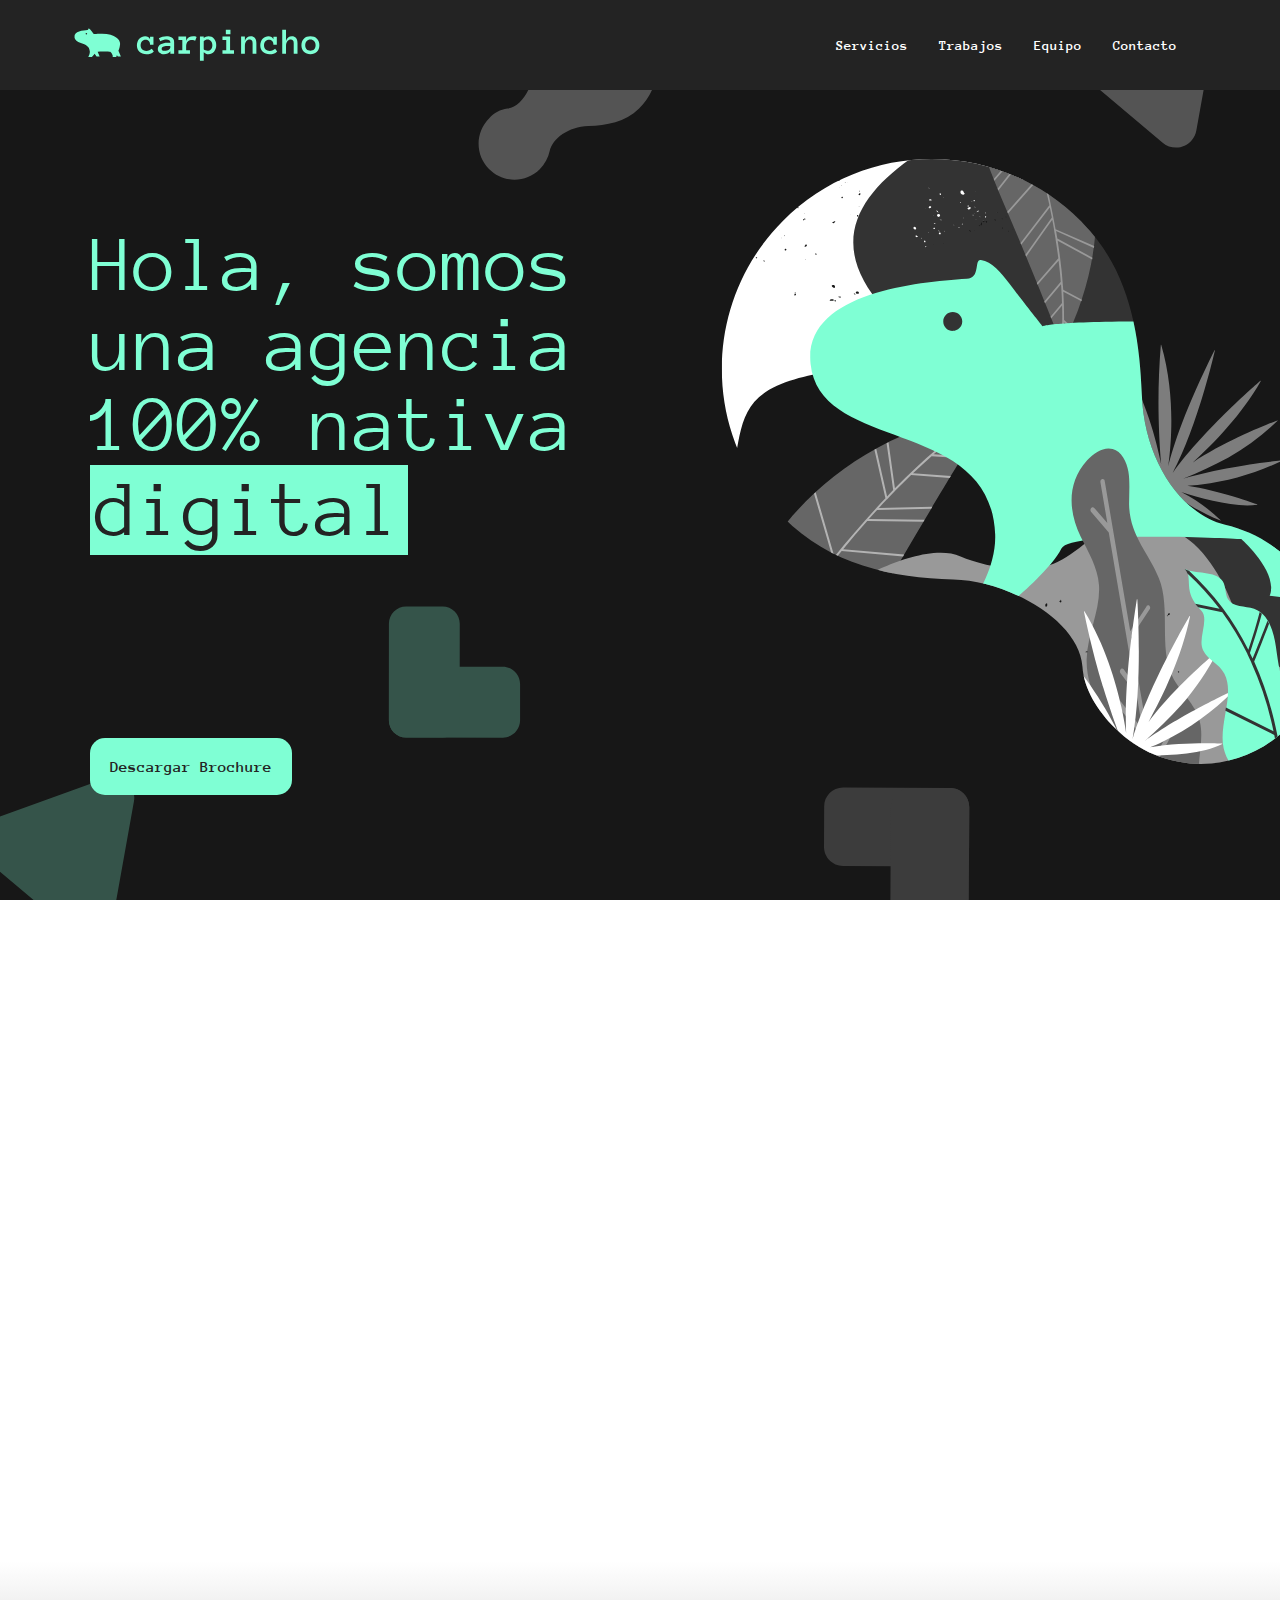
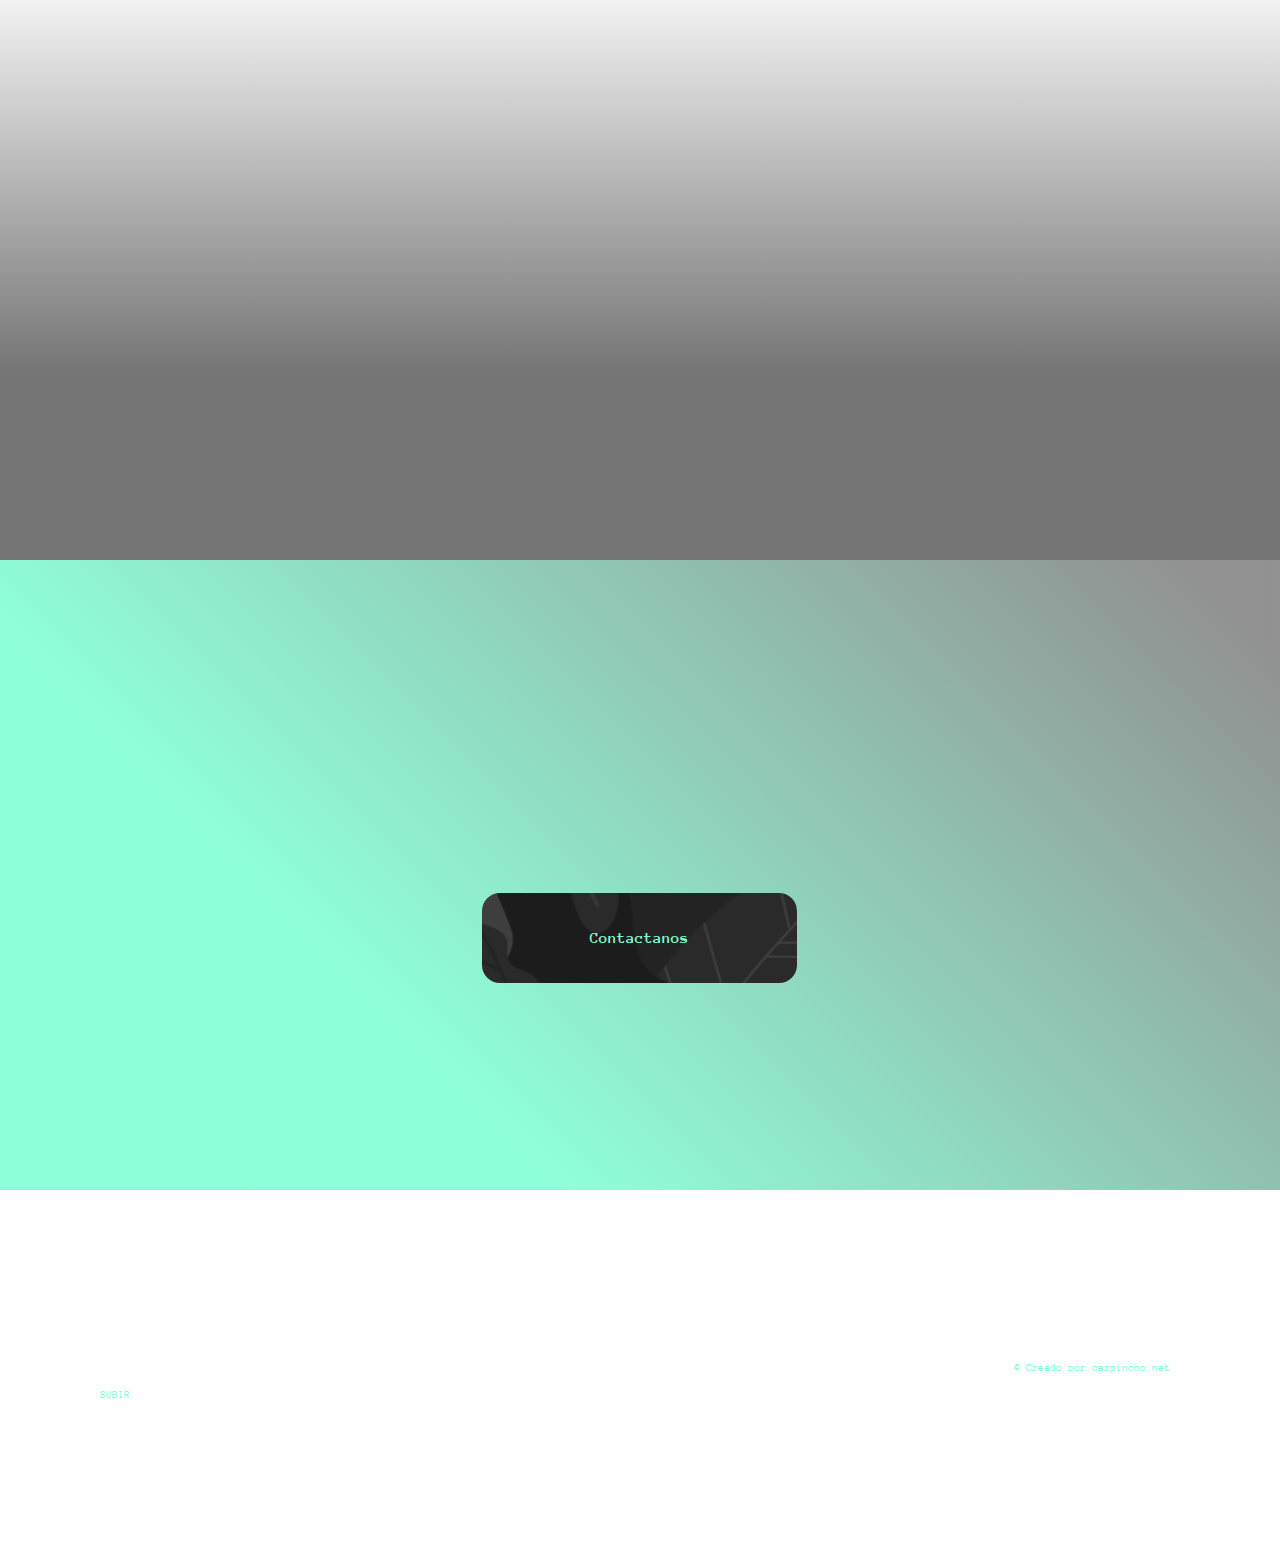
==== commit 40b10a39: "Add files via upload" ====
--- a/index.html
+++ b/index.html
@@ -8,14 +8,13 @@
     <title>Carpincho agencia</title>
     <link rel="favicon" href="./img/car-fav-icon.png">
     
-    <link rel="preconnect" href="https://fonts.googleapis.com"> <!-- Google Fonts -->
-    <link rel="preconnect" href="https://fonts.gstatic.com" crossorigin>
-    <link href="https://fonts.googleapis.com/css2?family=Bungee&family=Open+Sans:wght@300;400;600&display=swap" rel="stylesheet">
+   <!-- Google FONTS -->
+   <link rel="preconnect" href="https://fonts.googleapis.com">
+   <link rel="preconnect" href="https://fonts.gstatic.com" crossorigin>
+   <link href="https://fonts.googleapis.com/css2?family=Anonymous+Pro:ital,wght@0,400;0,700;1,400;1,700&display=swap" rel="stylesheet">
 
    <!-- CSS -->
-    <link rel="stylesheet" href="./css/main.css"> <!-- GRID RESPONSIVE -->
-    <!-- <link rel="stylesheet" href="./css/grid-style.css"> --> <!-- GRID CSS -->
-    <!-- <link rel="stylesheet" href="./css/animations.css"> -->
+    <link rel="stylesheet" href="./css/main.css">
 
     <!-- SEO -->
     <meta name="description" content="Somos una agencia creativa nativa del mundo digital lista para guiar al que necesite comunicar en este ambiente.">
@@ -29,6 +28,11 @@
     <!-- AOS -->
     <link href="https://unpkg.com/aos@2.3.1/dist/aos.css" rel="stylesheet">
 
+    <!-- BOOTSTRAP -->
+    <link href="https://cdn.jsdelivr.net/npm/bootstrap@5.1.3/dist/css/bootstrap.min.css" rel="stylesheet" integrity="sha384-1BmE4kWBq78iYhFldvKuhfTAU6auU8tT94WrHftjDbrCEXSU1oBoqyl2QvZ6jIW3" crossorigin="anonymous">
+    <script src="https://cdn.jsdelivr.net/npm/bootstrap@5.1.3/dist/js/bootstrap.bundle.min.js" integrity="sha384-ka7Sk0Gln4gmtz2MlQnikT1wXgYsOg+OMhuP+IlRH9sENBO0LRn5q+8nbTov4+1p" crossorigin="anonymous"></script>
+
+
 </head>
 
 <body>
@@ -36,7 +40,7 @@
         
         <header id="header">
             <div class="header__logo">
-                <a href="index.html"><img src="./img/carpincho-logo.png" alt="Carpincho digital agency"></a>
+                <a href="index.html"><img src="./img/carpincho-logo-aquamarine.svg" alt="Carpincho digital agency"></a>
             </div>
         </header>
 
@@ -49,14 +53,13 @@
                     <li><a href="./pages/contacto.html">Contacto</a></li>
                 </ul>
             </div>
-            
         </nav>
         
         <!-- SLIDER -->
 
         <section id="slider">
             <div class="slider__title">
-                <h1>Hola, somos una agencia nativa del mundo <span><div>digital</div></span></h1>
+                <h1>Hola, somos una agencia 100% nativa <span><div>digital</div></span></h1>
             </div>
             <div class="slider__button animate__animated animate__shakeX">
                 <a href="">Descargar Brochure</a>
@@ -67,7 +70,7 @@
 
         <section id="index__texto--manifiesto" data-aos="fade-up">
             <h3>Nuestro Manifiesto</h3>
-            <p>Lorem ipsum dolor sit. <strong><em> Ducimus sit ullam non tenetur veniam,</em></strong> necessitatibus ipsa accusamus veritatis hic aspernatur quas reprehenderit eligendi fugiat aliquam. Quos assumenda fuga a saepe!</p>
+            <p>La  <strong><em> comunicación digital</em></strong> es nuestro idioma, nos sentimos como carpinchos en el agua trabajando en ese ambiente. Hemos crecido con los nuevos medios de comunicación y sabemos como funcionan. Pero también podemos comunicarnos con cualquier tipo de clientes, solo deben confiar en nosotros.</p>
         </section>
 
         <!-- CARDS -->
@@ -78,24 +81,24 @@
                 <div class="index__cards--hijo--img">
                     <img src="./img/dis-web-icon.png" alt="diseño web">
                 </div>
-                <h1>Titular Ejemplo</h1>
-                <p>Lorem ipsum dolor sit amet consectetur adipisicing elit. Architecto deserunt molestiae, reprehenderit, ab alias ipsa cupiditate rerum repudiandae odio sed enim tempore, adipisci aut? Alias nihil quam laudantium iste eaque!</p>
+                <h1>Desarrollo Web</h1>
+                <p>Sitios atractivos, modernos y claros como el agua de un estanque para mostrar tus servicios y/o productos.</p>
             </div>
         
             <div class="index__cards--hijo redondeados" data-aos="flip-left">
                 <div class="index__cards--hijo--img">
                     <img src="./img/rrss-icon.png" alt="redes sociales">
                 </div>
-                <h1>Titular Ejemplo</h1>
-                <p>Lorem ipsum dolor sit amet consectetur adipisicing elit. Architecto deserunt molestiae, reprehenderit, ab alias ipsa cupiditate rerum repudiandae odio sed enim tempore, adipisci aut? Alias nihil quam laudantium iste eaque!</p>
+                <h1>Redes Sociales</h1>
+                <p>No necesitas estar en todas redes sociales, necesitas contenido y luego ponerlo en lugar exacto. Capishe?</p>
             </div>
         
             <div class="index__cards--hijo redondeados" data-aos="flip-left">
                 <div class="index__cards--hijo--img">
                     <img src="./img/dg-icon.png" alt="diseño gráfico">
                 </div>
-                <h1>Titular Ejemplo</h1>
-                <p>Lorem ipsum dolor sit amet consectetur adipisicing elit. Architecto deserunt molestiae, reprehenderit, ab alias ipsa cupiditate rerum repudiandae odio sed enim tempore, adipisci aut? Alias nihil quam laudantium iste eaque!</p>
+                <h1>Diseño Gráfico</h1>
+                <p>Hacemos logos optimizados para que se vean bien en el mundo digital y el físico. No mames guey!</p>
             </div>
         </section>
 
@@ -117,11 +120,25 @@
             <div class="pie__logo">
                 <a href="index.html"><img src="./img/carpincho-logo-white.png" alt="Carpincho digital agency"></a>
             </div>
-    
-            <div class="pie__links-rrss">
-                <div><img src="./img/ig-icon.svg" alt="instagram"></div>
-                <div><img src="./img/yt-icon.svg" alt="youtube"></div>
+            
+            <div class="container">
+                <div class="row">
+                    <div class="col-12 col-md-4 footer__menu--map">
+                        <ul>
+                            <li><a href="./pages/servicios.html">Servicios</a></li>
+                            <li><a href="./pages/trabajos.html">Trabajos</a></li>
+                            <li><a href="./pages/equipo.html">Equipo</a></li>
+                            <li><a href="./pages/contacto.html">Contacto</a></li>
+                        </ul>
+                    </div>
+                    <div class="col-12 col-md-8 pie__links-rrss">
+                        <div><img src="./img/ig-icon.svg" alt="instagram"></div>
+                        <div><img src="./img/yt-icon.svg" alt="youtube"></div>
+                    </div>
+                </div>
             </div>
+            
+        
     
             <p class="pie__desarrollador">&copy; Creado por <a href="./index.html"><strong>carpincho.net</strong></a></p>
     
--- a/css/main.css
+++ b/css/main.css
@@ -22,9 +22,9 @@
 
 /* CONTENEDORES */
 /* Clases */
-.contenedor__black, #servicios, #equipo {
+.contenedor__black, #servicios, #trabajos, #equipo {
   width: 100%;
-  background-color: #333;
+  background-color: #5b5b5b;
   display: -webkit-box;
   display: -ms-flexbox;
   display: flex;
@@ -50,12 +50,12 @@
 }
 
 h1, h2, h3, h4, h5, h5 {
-  font-family: 'Open Sans', sans-serif;
+  font-family: 'Anonymous Pro', monospace;
 }
 
 p, a {
-  font-family: 'Open Sans', sans-serif;
-  font-weight: 200px;
+  font-family: 'Anonymous Pro', monospace;
+  font-weight: 100;
   text-decoration: none;
 }
 
@@ -63,8 +63,8 @@
   scroll-behavior: smooth;
 }
 
-#grilla__equipo #header {
-  background-color: aquamarine;
+#grilla__servicios #header {
+  background-color: #232323;
   display: -webkit-box;
   display: -ms-flexbox;
   display: flex;
@@ -78,13 +78,13 @@
           align-items: center;
 }
 
-#grilla__equipo #header .header__logo img {
+#grilla__servicios #header .header__logo img {
   width: 40vh;
   padding: 1.3rem 1rem 0 1rem;
 }
 
-#grilla__equipo #menu {
-  background-color: aquamarine;
+#grilla__servicios #menu {
+  background-color: #232323;
   display: -webkit-box;
   display: -ms-flexbox;
   display: flex;
@@ -92,10 +92,10 @@
       justify-content: space-around;
   -ms-flex-line-pack: center;
       align-content: center;
-  width: 100%;
-}
-
-#grilla__equipo #menu div {
+  width: 1fr;
+}
+
+#grilla__servicios #menu div {
   display: -webkit-box;
   display: -ms-flexbox;
   display: flex;
@@ -119,42 +119,80 @@
   width: 100%;
 }
 
-#grilla__equipo #menu div ul li {
+#grilla__servicios #menu div ul {
+  padding-left: 0;
+}
+
+#grilla__servicios #menu div ul li {
   display: inline-block;
   position: relative;
   padding: 0.6rem 0.5rem;
   margin: 0.2rem;
 }
 
-#grilla__equipo #menu div ul li a {
-  border-bottom: 3px solid #333;
+#grilla__servicios #menu div ul li a {
   padding: 2px;
   text-decoration: none;
-  color: #333;
-  font-weight: 800;
-}
-
-#grilla__equipo #menu div ul li a:hover {
-  color: #333;
+  color: #fff;
+  font-weight: 600;
+  font-size: 0.9rem;
+}
+
+#grilla__servicios #menu div ul li a:hover {
+  color: #7fffd4;
   text-decoration: line-through;
-  border-bottom: none;
-}
-
-#grilla__equipo #footer {
+}
+
+#grilla__servicios #footer {
   background-image: url(../img/car-back-img.jpg);
   background-attachment: fixed;
   background-size: cover;
-  color: aquamarine;
+  color: #7fffd4;
   padding: 2vh 5vh;
-}
-
-#grilla__equipo #footer .pie__logo a img {
+  margin-bottom: 0;
+}
+
+#grilla__servicios #footer .container .row {
+  display: -webkit-box;
+  display: -ms-flexbox;
+  display: flex;
+  -ms-flex-wrap: wrap;
+      flex-wrap: wrap;
+  margin: 1rem 0;
+}
+
+#grilla__servicios #footer .container .row .footer__menu--map ul li {
+  list-style: none;
+}
+
+#grilla__servicios #footer .container .row .footer__menu--map ul li a {
+  font-family: 'Anonymous Pro', monospace;
+  text-align: left;
+  padding: 0rem 10rem;
+  color: #fff;
+  font-size: 0.7rem;
+  line-height: 1.1rem;
+  font-weight: 400;
+  text-transform: uppercase;
+  -webkit-font-kerning: none;
+          font-kerning: none;
+  letter-spacing: 1px;
+  text-decoration: none;
+  padding: 0rem 0rem;
+}
+
+#grilla__servicios #footer .container .row .footer__menu--map ul li a:hover {
+  color: #7fffd4;
+  text-decoration: line-through;
+}
+
+#grilla__servicios #footer .pie__logo a img {
   width: 150px;
   height: auto;
   padding: 15px 0px 0px 0px;
 }
 
-#grilla__equipo #footer .pie__links-rrss {
+#grilla__servicios #footer .pie__links-rrss {
   display: -webkit-box;
   display: -ms-flexbox;
   display: flex;
@@ -168,32 +206,32 @@
   margin: 0px 20px;
 }
 
-#grilla__equipo #footer .pie__links-rrss img {
+#grilla__servicios #footer .pie__links-rrss img {
   width: 25px;
   margin: 0px 10px;
 }
 
-#grilla__equipo #footer .pie__desarrollador {
+#grilla__servicios #footer .pie__desarrollador {
   text-align: right;
   font-size: 8pt;
   margin: 10px 20px;
 }
 
-#grilla__equipo #footer .pie__desarrollador a {
-  color: aquamarine;
-}
-
-#grilla__equipo #footer .pie__subir a {
+#grilla__servicios #footer .pie__desarrollador a {
+  color: #7fffd4;
+}
+
+#grilla__servicios #footer .pie__subir a {
   text-transform: uppercase;
   font-size: 8pt;
   -webkit-font-kerning: normal;
           font-kerning: normal;
-  color: aquamarine;
+  color: #7fffd4;
   padding: 10px;
 }
 
-#grilla__servicios #header {
-  background-color: aquamarine;
+#grilla__trabajos #header {
+  background-color: #232323;
   display: -webkit-box;
   display: -ms-flexbox;
   display: flex;
@@ -207,13 +245,13 @@
           align-items: center;
 }
 
-#grilla__servicios #header .header__logo img {
+#grilla__trabajos #header .header__logo img {
   width: 40vh;
   padding: 1.3rem 1rem 0 1rem;
 }
 
-#grilla__servicios #menu {
-  background-color: aquamarine;
+#grilla__trabajos #menu {
+  background-color: #232323;
   display: -webkit-box;
   display: -ms-flexbox;
   display: flex;
@@ -221,10 +259,10 @@
       justify-content: space-around;
   -ms-flex-line-pack: center;
       align-content: center;
-  width: 100%;
-}
-
-#grilla__servicios #menu div {
+  width: 1fr;
+}
+
+#grilla__trabajos #menu div {
   display: -webkit-box;
   display: -ms-flexbox;
   display: flex;
@@ -248,42 +286,80 @@
   width: 100%;
 }
 
-#grilla__servicios #menu div ul li {
+#grilla__trabajos #menu div ul {
+  padding-left: 0;
+}
+
+#grilla__trabajos #menu div ul li {
   display: inline-block;
   position: relative;
   padding: 0.6rem 0.5rem;
   margin: 0.2rem;
 }
 
-#grilla__servicios #menu div ul li a {
-  border-bottom: 3px solid #333;
+#grilla__trabajos #menu div ul li a {
   padding: 2px;
   text-decoration: none;
-  color: #333;
-  font-weight: 800;
-}
-
-#grilla__servicios #menu div ul li a:hover {
-  color: #333;
+  color: #fff;
+  font-weight: 600;
+  font-size: 0.9rem;
+}
+
+#grilla__trabajos #menu div ul li a:hover {
+  color: #7fffd4;
   text-decoration: line-through;
-  border-bottom: none;
-}
-
-#grilla__servicios #footer {
+}
+
+#grilla__trabajos #footer {
   background-image: url(../img/car-back-img.jpg);
   background-attachment: fixed;
   background-size: cover;
-  color: aquamarine;
+  color: #7fffd4;
   padding: 2vh 5vh;
-}
-
-#grilla__servicios #footer .pie__logo a img {
+  margin-bottom: 0;
+}
+
+#grilla__trabajos #footer .container .row {
+  display: -webkit-box;
+  display: -ms-flexbox;
+  display: flex;
+  -ms-flex-wrap: wrap;
+      flex-wrap: wrap;
+  margin: 1rem 0;
+}
+
+#grilla__trabajos #footer .container .row .footer__menu--map ul li {
+  list-style: none;
+}
+
+#grilla__trabajos #footer .container .row .footer__menu--map ul li a {
+  font-family: 'Anonymous Pro', monospace;
+  text-align: left;
+  padding: 0rem 10rem;
+  color: #fff;
+  font-size: 0.7rem;
+  line-height: 1.1rem;
+  font-weight: 400;
+  text-transform: uppercase;
+  -webkit-font-kerning: none;
+          font-kerning: none;
+  letter-spacing: 1px;
+  text-decoration: none;
+  padding: 0rem 0rem;
+}
+
+#grilla__trabajos #footer .container .row .footer__menu--map ul li a:hover {
+  color: #7fffd4;
+  text-decoration: line-through;
+}
+
+#grilla__trabajos #footer .pie__logo a img {
   width: 150px;
   height: auto;
   padding: 15px 0px 0px 0px;
 }
 
-#grilla__servicios #footer .pie__links-rrss {
+#grilla__trabajos #footer .pie__links-rrss {
   display: -webkit-box;
   display: -ms-flexbox;
   display: flex;
@@ -297,32 +373,32 @@
   margin: 0px 20px;
 }
 
-#grilla__servicios #footer .pie__links-rrss img {
+#grilla__trabajos #footer .pie__links-rrss img {
   width: 25px;
   margin: 0px 10px;
 }
 
-#grilla__servicios #footer .pie__desarrollador {
+#grilla__trabajos #footer .pie__desarrollador {
   text-align: right;
   font-size: 8pt;
   margin: 10px 20px;
 }
 
-#grilla__servicios #footer .pie__desarrollador a {
-  color: aquamarine;
-}
-
-#grilla__servicios #footer .pie__subir a {
+#grilla__trabajos #footer .pie__desarrollador a {
+  color: #7fffd4;
+}
+
+#grilla__trabajos #footer .pie__subir a {
   text-transform: uppercase;
   font-size: 8pt;
   -webkit-font-kerning: normal;
           font-kerning: normal;
-  color: aquamarine;
+  color: #7fffd4;
   padding: 10px;
 }
 
-#grilla__contacto #header {
-  background-color: aquamarine;
+#grilla__equipo #header {
+  background-color: #232323;
   display: -webkit-box;
   display: -ms-flexbox;
   display: flex;
@@ -336,13 +412,13 @@
           align-items: center;
 }
 
-#grilla__contacto #header .header__logo img {
+#grilla__equipo #header .header__logo img {
   width: 40vh;
   padding: 1.3rem 1rem 0 1rem;
 }
 
-#grilla__contacto #menu {
-  background-color: aquamarine;
+#grilla__equipo #menu {
+  background-color: #232323;
   display: -webkit-box;
   display: -ms-flexbox;
   display: flex;
@@ -350,10 +426,10 @@
       justify-content: space-around;
   -ms-flex-line-pack: center;
       align-content: center;
-  width: 100%;
-}
-
-#grilla__contacto #menu div {
+  width: 1fr;
+}
+
+#grilla__equipo #menu div {
   display: -webkit-box;
   display: -ms-flexbox;
   display: flex;
@@ -377,42 +453,80 @@
   width: 100%;
 }
 
-#grilla__contacto #menu div ul li {
+#grilla__equipo #menu div ul {
+  padding-left: 0;
+}
+
+#grilla__equipo #menu div ul li {
   display: inline-block;
   position: relative;
   padding: 0.6rem 0.5rem;
   margin: 0.2rem;
 }
 
-#grilla__contacto #menu div ul li a {
-  border-bottom: 3px solid #333;
+#grilla__equipo #menu div ul li a {
   padding: 2px;
   text-decoration: none;
-  color: #333;
-  font-weight: 800;
-}
-
-#grilla__contacto #menu div ul li a:hover {
-  color: #333;
+  color: #fff;
+  font-weight: 600;
+  font-size: 0.9rem;
+}
+
+#grilla__equipo #menu div ul li a:hover {
+  color: #7fffd4;
   text-decoration: line-through;
-  border-bottom: none;
-}
-
-#grilla__contacto #footer {
+}
+
+#grilla__equipo #footer {
   background-image: url(../img/car-back-img.jpg);
   background-attachment: fixed;
   background-size: cover;
-  color: aquamarine;
+  color: #7fffd4;
   padding: 2vh 5vh;
-}
-
-#grilla__contacto #footer .pie__logo a img {
+  margin-bottom: 0;
+}
+
+#grilla__equipo #footer .container .row {
+  display: -webkit-box;
+  display: -ms-flexbox;
+  display: flex;
+  -ms-flex-wrap: wrap;
+      flex-wrap: wrap;
+  margin: 1rem 0;
+}
+
+#grilla__equipo #footer .container .row .footer__menu--map ul li {
+  list-style: none;
+}
+
+#grilla__equipo #footer .container .row .footer__menu--map ul li a {
+  font-family: 'Anonymous Pro', monospace;
+  text-align: left;
+  padding: 0rem 10rem;
+  color: #fff;
+  font-size: 0.7rem;
+  line-height: 1.1rem;
+  font-weight: 400;
+  text-transform: uppercase;
+  -webkit-font-kerning: none;
+          font-kerning: none;
+  letter-spacing: 1px;
+  text-decoration: none;
+  padding: 0rem 0rem;
+}
+
+#grilla__equipo #footer .container .row .footer__menu--map ul li a:hover {
+  color: #7fffd4;
+  text-decoration: line-through;
+}
+
+#grilla__equipo #footer .pie__logo a img {
   width: 150px;
   height: auto;
   padding: 15px 0px 0px 0px;
 }
 
-#grilla__contacto #footer .pie__links-rrss {
+#grilla__equipo #footer .pie__links-rrss {
   display: -webkit-box;
   display: -ms-flexbox;
   display: flex;
@@ -426,32 +540,32 @@
   margin: 0px 20px;
 }
 
-#grilla__contacto #footer .pie__links-rrss img {
+#grilla__equipo #footer .pie__links-rrss img {
   width: 25px;
   margin: 0px 10px;
 }
 
-#grilla__contacto #footer .pie__desarrollador {
+#grilla__equipo #footer .pie__desarrollador {
   text-align: right;
   font-size: 8pt;
   margin: 10px 20px;
 }
 
-#grilla__contacto #footer .pie__desarrollador a {
-  color: aquamarine;
-}
-
-#grilla__contacto #footer .pie__subir a {
+#grilla__equipo #footer .pie__desarrollador a {
+  color: #7fffd4;
+}
+
+#grilla__equipo #footer .pie__subir a {
   text-transform: uppercase;
   font-size: 8pt;
   -webkit-font-kerning: normal;
           font-kerning: normal;
-  color: aquamarine;
+  color: #7fffd4;
   padding: 10px;
 }
 
-#header {
-  background-color: aquamarine;
+#grilla__contacto #header {
+  background-color: #232323;
   display: -webkit-box;
   display: -ms-flexbox;
   display: flex;
@@ -465,13 +579,13 @@
           align-items: center;
 }
 
-#header .header__logo img {
+#grilla__contacto #header .header__logo img {
   width: 40vh;
   padding: 1.3rem 1rem 0 1rem;
 }
 
-#menu {
-  background-color: aquamarine;
+#grilla__contacto #menu {
+  background-color: #232323;
   display: -webkit-box;
   display: -ms-flexbox;
   display: flex;
@@ -479,10 +593,10 @@
       justify-content: space-around;
   -ms-flex-line-pack: center;
       align-content: center;
-  width: 100%;
-}
-
-#menu div {
+  width: 1fr;
+}
+
+#grilla__contacto #menu div {
   display: -webkit-box;
   display: -ms-flexbox;
   display: flex;
@@ -506,42 +620,80 @@
   width: 100%;
 }
 
-#menu div ul li {
+#grilla__contacto #menu div ul {
+  padding-left: 0;
+}
+
+#grilla__contacto #menu div ul li {
   display: inline-block;
   position: relative;
   padding: 0.6rem 0.5rem;
   margin: 0.2rem;
 }
 
-#menu div ul li a {
-  border-bottom: 3px solid #333;
+#grilla__contacto #menu div ul li a {
   padding: 2px;
   text-decoration: none;
-  color: #333;
-  font-weight: 800;
-}
-
-#menu div ul li a:hover {
-  color: #333;
+  color: #fff;
+  font-weight: 600;
+  font-size: 0.9rem;
+}
+
+#grilla__contacto #menu div ul li a:hover {
+  color: #7fffd4;
   text-decoration: line-through;
-  border-bottom: none;
-}
-
-#footer {
+}
+
+#grilla__contacto #footer {
   background-image: url(../img/car-back-img.jpg);
   background-attachment: fixed;
   background-size: cover;
-  color: aquamarine;
+  color: #7fffd4;
   padding: 2vh 5vh;
-}
-
-#footer .pie__logo a img {
+  margin-bottom: 0;
+}
+
+#grilla__contacto #footer .container .row {
+  display: -webkit-box;
+  display: -ms-flexbox;
+  display: flex;
+  -ms-flex-wrap: wrap;
+      flex-wrap: wrap;
+  margin: 1rem 0;
+}
+
+#grilla__contacto #footer .container .row .footer__menu--map ul li {
+  list-style: none;
+}
+
+#grilla__contacto #footer .container .row .footer__menu--map ul li a {
+  font-family: 'Anonymous Pro', monospace;
+  text-align: left;
+  padding: 0rem 10rem;
+  color: #fff;
+  font-size: 0.7rem;
+  line-height: 1.1rem;
+  font-weight: 400;
+  text-transform: uppercase;
+  -webkit-font-kerning: none;
+          font-kerning: none;
+  letter-spacing: 1px;
+  text-decoration: none;
+  padding: 0rem 0rem;
+}
+
+#grilla__contacto #footer .container .row .footer__menu--map ul li a:hover {
+  color: #7fffd4;
+  text-decoration: line-through;
+}
+
+#grilla__contacto #footer .pie__logo a img {
   width: 150px;
   height: auto;
   padding: 15px 0px 0px 0px;
 }
 
-#footer .pie__links-rrss {
+#grilla__contacto #footer .pie__links-rrss {
   display: -webkit-box;
   display: -ms-flexbox;
   display: flex;
@@ -555,6 +707,173 @@
   margin: 0px 20px;
 }
 
+#grilla__contacto #footer .pie__links-rrss img {
+  width: 25px;
+  margin: 0px 10px;
+}
+
+#grilla__contacto #footer .pie__desarrollador {
+  text-align: right;
+  font-size: 8pt;
+  margin: 10px 20px;
+}
+
+#grilla__contacto #footer .pie__desarrollador a {
+  color: #7fffd4;
+}
+
+#grilla__contacto #footer .pie__subir a {
+  text-transform: uppercase;
+  font-size: 8pt;
+  -webkit-font-kerning: normal;
+          font-kerning: normal;
+  color: #7fffd4;
+  padding: 10px;
+}
+
+#header {
+  background-color: #232323;
+  display: -webkit-box;
+  display: -ms-flexbox;
+  display: flex;
+  -webkit-box-pack: center;
+      -ms-flex-pack: center;
+          justify-content: center;
+  -ms-flex-line-pack: center;
+      align-content: center;
+  -webkit-box-align: center;
+      -ms-flex-align: center;
+          align-items: center;
+}
+
+#header .header__logo img {
+  width: 40vh;
+  padding: 1.3rem 1rem 0 1rem;
+}
+
+#menu {
+  background-color: #232323;
+  display: -webkit-box;
+  display: -ms-flexbox;
+  display: flex;
+  -ms-flex-pack: distribute;
+      justify-content: space-around;
+  -ms-flex-line-pack: center;
+      align-content: center;
+  width: 1fr;
+}
+
+#menu div {
+  display: -webkit-box;
+  display: -ms-flexbox;
+  display: flex;
+  -ms-flex-wrap: wrap;
+      flex-wrap: wrap;
+  -webkit-box-orient: horizontal;
+  -webkit-box-direction: normal;
+      -ms-flex-direction: row;
+          flex-direction: row;
+  -ms-flex-line-pack: center;
+      align-content: center;
+  -webkit-box-pack: center;
+      -ms-flex-pack: center;
+          justify-content: center;
+  justify-items: space-between;
+  -webkit-box-align: center;
+      -ms-flex-align: center;
+          align-items: center;
+  list-style: none;
+  font-size: 0.9rem;
+  width: 100%;
+}
+
+#menu div ul {
+  padding-left: 0;
+}
+
+#menu div ul li {
+  display: inline-block;
+  position: relative;
+  padding: 0.6rem 0.5rem;
+  margin: 0.2rem;
+}
+
+#menu div ul li a {
+  padding: 2px;
+  text-decoration: none;
+  color: #fff;
+  font-weight: 600;
+  font-size: 0.9rem;
+}
+
+#menu div ul li a:hover {
+  color: #7fffd4;
+  text-decoration: line-through;
+}
+
+#footer {
+  background-image: url(../img/car-back-img.jpg);
+  background-attachment: fixed;
+  background-size: cover;
+  color: #7fffd4;
+  padding: 2vh 5vh;
+  margin-bottom: 0;
+}
+
+#footer .container .row {
+  display: -webkit-box;
+  display: -ms-flexbox;
+  display: flex;
+  -ms-flex-wrap: wrap;
+      flex-wrap: wrap;
+  margin: 1rem 0;
+}
+
+#footer .container .row .footer__menu--map ul li {
+  list-style: none;
+}
+
+#footer .container .row .footer__menu--map ul li a {
+  font-family: 'Anonymous Pro', monospace;
+  text-align: left;
+  padding: 0rem 10rem;
+  color: #fff;
+  font-size: 0.7rem;
+  line-height: 1.1rem;
+  font-weight: 400;
+  text-transform: uppercase;
+  -webkit-font-kerning: none;
+          font-kerning: none;
+  letter-spacing: 1px;
+  text-decoration: none;
+  padding: 0rem 0rem;
+}
+
+#footer .container .row .footer__menu--map ul li a:hover {
+  color: #7fffd4;
+  text-decoration: line-through;
+}
+
+#footer .pie__logo a img {
+  width: 150px;
+  height: auto;
+  padding: 15px 0px 0px 0px;
+}
+
+#footer .pie__links-rrss {
+  display: -webkit-box;
+  display: -ms-flexbox;
+  display: flex;
+  -webkit-box-orient: horizontal;
+  -webkit-box-direction: normal;
+      -ms-flex-flow: row nowrap;
+          flex-flow: row nowrap;
+  -webkit-box-pack: end;
+      -ms-flex-pack: end;
+          justify-content: flex-end;
+  margin: 0px 20px;
+}
+
 #footer .pie__links-rrss img {
   width: 25px;
   margin: 0px 10px;
@@ -567,7 +886,7 @@
 }
 
 #footer .pie__desarrollador a {
-  color: aquamarine;
+  color: #7fffd4;
 }
 
 #footer .pie__subir a {
@@ -575,12 +894,12 @@
   font-size: 8pt;
   -webkit-font-kerning: normal;
           font-kerning: normal;
-  color: aquamarine;
+  color: #7fffd4;
   padding: 10px;
 }
 
 #slider {
-  background-image: url(../img/car-hero-img-background-1.jpg);
+  background-image: url(../img/fondo-carpincho-header.svg);
   background-attachment: fixed;
   background-position: center;
   background-size: cover;
@@ -605,22 +924,22 @@
 #slider .slider__title h1 {
   font-size: 3.5rem;
   line-height: 3.5rem;
-  font-weight: 100;
-  color: aquamarine;
+  font-weight: 400;
+  color: #7fffd4;
   display: inline;
 }
 
-#slider .slider__title h1 span div div {
+#slider .slider__title h1 span div {
   display: inline-block;
   padding: 0.3rem;
-  background-color: aquamarine;
-  color: #333;
+  background-color: #7fffd4;
+  color: #232323;
 }
 
 #slider .slider__button {
   position: absolute;
   top: 500px;
-  background-color: aquamarine;
+  background-color: #7fffd4;
   border-radius: 15px;
   padding: 15px;
   -webkit-transition: height 2s, width 1s;
@@ -633,56 +952,39 @@
   -webkit-box-pack: center;
       -ms-flex-pack: center;
           justify-content: center;
-  font-weight: 800;
   -webkit-animation-name: aparecer-slider;
           animation-name: aparecer-slider;
 }
 
 #slider .slider__button a {
-  color: #333;
-  font-size: 10pt;
-}
-
-#slider .slider__button a:hover {
+  color: #232323;
+  font-size: 1rem;
+  font-weight: 800;
+  text-decoration: none;
+}
+
+#slider .slider__button:hover {
   background-color: transparent;
-  border-color: aquamarine;
+  border-color: #7fffd4;
   border-style: solid;
   border-width: 2px;
-  height: 9vh;
-  width: 28vh;
-  display: -webkit-box;
-  display: -ms-flexbox;
-  display: flex;
-  -ms-flex-line-pack: center;
-      align-content: center;
-  -webkit-box-pack: center;
-      -ms-flex-pack: center;
-          justify-content: center;
-}
-
-#slider .slider__button:hover {
-  background-color: transparent;
-  border-color: aquamarine;
-  border-style: solid;
-  border-width: 2px;
-  height: 9vh;
-  width: 28vh;
-  display: -webkit-box;
-  display: -ms-flexbox;
-  display: flex;
-  -ms-flex-line-pack: center;
-      align-content: center;
-  -webkit-box-pack: center;
-      -ms-flex-pack: center;
-          justify-content: center;
-  font-size: 10pt;
-  font-weight: 600;
-  font-weight: 600;
-  color: aquamarine;
-}
-
-#index__texto--manifiesto {
-  margin: 1rem auto;
+}
+
+#slider .slider__button:hover a {
+  color: #7fffd4;
+  text-decoration: line-through;
+}
+
+#grilla__index {
+  background-image: url(../img/fondo-carpix-gray.svg);
+  background-attachment: fixed;
+  background-position: center;
+  background-size: cover;
+  background-repeat: no-repeat;
+}
+
+section#index__texto--manifiesto {
+  padding: 3rem 2rem;
   display: -webkit-box;
   display: -ms-flexbox;
   display: flex;
@@ -697,22 +999,25 @@
           align-items: space-around;
 }
 
-#index__texto--manifiesto h3 {
+section#index__texto--manifiesto h3 {
   margin: 1rem auto;
   text-align: center;
-  color: aquamarine;
+  color: #7fffd4;
   font-size: 2.5rem;
   line-height: 2.5rem;
-  font-weight: 200;
-  margin-top: 3rem;
-}
-
-#index__texto--manifiesto p {
+}
+
+section#index__texto--manifiesto p {
   text-align: center;
   margin: 0 10% 0 10%;
   font-size: 1rem;
-  color: #333;
+  color: #5b5b5b;
   font-weight: 100;
+  line-height: 1.7rem;
+}
+
+section#index__texto--manifiesto p strong em {
+  color: #7fffd4;
 }
 
 .redondeados {
@@ -720,8 +1025,8 @@
 }
 
 #index__cards {
-  background-image: -webkit-gradient(linear, left bottom, left top, color-stop(30%, #e8e8e8), color-stop(95%, #fff));
-  background-image: linear-gradient(to top, #e8e8e8 30%, #fff 95%);
+  background-image: -webkit-gradient(linear, left bottom, left top, color-stop(30%, rgba(106, 106, 106, 0.922)), color-stop(95%, rgba(181, 181, 181, 0)));
+  background-image: linear-gradient(to top, rgba(106, 106, 106, 0.922) 30%, rgba(181, 181, 181, 0) 95%);
   display: -webkit-box;
   display: -ms-flexbox;
   display: flex;
@@ -737,7 +1042,7 @@
 }
 
 #index__cards .index__cards--hijo {
-  background-color: aquamarine;
+  background-color: #7fffd4;
   margin: 20px auto 10px;
   font-family: 'Open Sans', sans-serif;
   text-decoration: none;
@@ -745,6 +1050,9 @@
   display: inline-block;
   padding: 30px;
   text-align: center;
+  -webkit-box-pack: center;
+      -ms-flex-pack: center;
+          justify-content: center;
   width: 300px;
 }
 
@@ -754,7 +1062,7 @@
   text-decoration: none;
   color: #666;
   font-size: 24pt;
-  padding: 10px 0;
+  padding: 1vh 0;
 }
 
 #index__cards .index__cards--hijo p {
@@ -762,7 +1070,7 @@
   font-weight: 300;
   text-decoration: none;
   color: #666;
-  font-size: 10pt;
+  font-size: 1rem;
 }
 
 #index__cards .index__cards--hijo .index__cards--hijo--img {
@@ -774,9 +1082,30 @@
   width: 70px;
 }
 
+#index__cards .index__cards--hijo:hover {
+  background-image: url(../img/fondo-carpincho-generico.svg);
+  color: #7fffd4;
+  background-position: center;
+  background-size: 250%;
+  background-repeat: no-repeat;
+}
+
+#index__cards .index__cards--hijo:hover h1 {
+  color: #7fffd4;
+}
+
+#index__cards .index__cards--hijo:hover p {
+  color: #fff;
+}
+
+#index__cards .index__cards--hijo:hover div img {
+  -webkit-filter: brightness(0) saturate(100%) invert(89%) sepia(11%) saturate(1519%) hue-rotate(95deg) brightness(102%) contrast(101%);
+          filter: brightness(0) saturate(100%) invert(89%) sepia(11%) saturate(1519%) hue-rotate(95deg) brightness(102%) contrast(101%);
+}
+
 #index__texto--cierre {
   padding: 0 10vh;
-  background-image: linear-gradient(45deg, aquamarine 30%, #666 95%);
+  background-image: linear-gradient(45deg, rgba(127, 255, 212, 0.874) 30%, rgba(102, 102, 102, 0.716) 95%);
   display: -webkit-box;
   display: -ms-flexbox;
   display: flex;
@@ -797,10 +1126,9 @@
 #index__texto--cierre .index__texto--cierre--caja h3 {
   margin: 1rem auto;
   text-align: center;
-  color: aquamarine;
+  color: #7fffd4;
   font-size: 2.5rem;
   line-height: 2.5rem;
-  font-weight: 200;
   -webkit-animation-duration: 1s;
           animation-duration: 1s;
   -webkit-animation-name: aparecer;
@@ -821,27 +1149,50 @@
 }
 
 #index__texto--cierre .index__texto--cierre--button {
-  background-color: #666;
+  background-image: url(../img/fondo-carpincho-generico.svg);
+  background-position: center;
+  background-size: 200%;
+  background-repeat: no-repeat;
   border-radius: 2vh;
+  width: 35vh;
+  height: 10vh;
   padding: 2vh 3vh;
   margin: 3vh;
-}
-
-#index__texto--cierre .index__texto--cierre--button:hover {
-  background-color: #555;
-  color: aquamarine;
+  display: -webkit-box;
+  display: -ms-flexbox;
+  display: flex;
+  -webkit-box-pack: center;
+      -ms-flex-pack: center;
+          justify-content: center;
+  -webkit-box-align: center;
+      -ms-flex-align: center;
+          align-items: center;
 }
 
 #index__texto--cierre .index__texto--cierre--button a {
-  color: aquamarine;
+  color: #7fffd4;
   font-size: 1rem;
   font-weight: 600;
-}
-
-#index__texto--cierre .index__texto--cierre--button a:hover {
-  color: aquamarine;
-  font-size: 1rem;
-  font-weight: 600;
+  text-decoration: none;
+}
+
+#index__texto--cierre .index__texto--cierre--button:hover {
+  background-image: url(../img/fondo-carpix-dark-gray.svg);
+  background-position: center;
+  background-size: 150%;
+  background-repeat: no-repeat;
+}
+
+#index__texto--cierre .index__texto--cierre--button:hover a {
+  text-decoration: line-through;
+}
+
+#servicios {
+  background-image: url(../img/car-bg-selva-1.svg);
+  background-attachment: fixed;
+  background-position: center;
+  background-size: cover;
+  background-repeat: no-repeat;
 }
 
 #servicios .servicios__titulo {
@@ -869,21 +1220,20 @@
 #servicios .servicios__titulo h3 {
   margin: 1rem auto;
   text-align: center;
-  color: aquamarine;
+  color: #7fffd4;
   font-size: 2.5rem;
   line-height: 2.5rem;
+  width: 60vh;
+  font-size: 4rem;
   font-weight: 200;
-  width: 60vh;
-  font-size: 40pt;
-  font-weight: 100;
-  height: 15vh;
+  height: 10vh;
   margin: 0;
   padding: 0;
 }
 
 #servicios .servicios__video {
   width: 100%;
-  height: 100vh;
+  height: 70vh;
   display: -webkit-box;
   display: -ms-flexbox;
   display: flex;
@@ -928,30 +1278,47 @@
   -webkit-box-align: center;
       -ms-flex-align: center;
           align-items: center;
-  background-color: aquamarine;
+  background-color: #b5b5b5;
   width: 100%;
+}
+
+#servicioBloque1 .servicioBloque__texto, #servicioBloque2 .servicioBloque__texto {
+  display: -webkit-box;
+  display: -ms-flexbox;
+  display: flex;
+  -webkit-box-pack: center;
+      -ms-flex-pack: center;
+          justify-content: center;
+  -webkit-box-align: center;
+      -ms-flex-align: center;
+          align-items: center;
+  -webkit-box-orient: vertical;
+  -webkit-box-direction: normal;
+      -ms-flex-flow: column nowrap;
+          flex-flow: column nowrap;
 }
 
 #servicioBloque1 .servicioBloque__texto h3, #servicioBloque2 .servicioBloque__texto h3 {
   margin: 1rem auto;
   text-align: center;
-  color: aquamarine;
+  color: #7fffd4;
   font-size: 2.5rem;
   line-height: 2.5rem;
-  font-weight: 200;
   margin-top: 2vh;
-  color: #333;
+  color: #7fffd4;
   font-size: 3rem;
+  line-height: 3rem;
   font-weight: 100;
-  line-height: 46pt;
+  line-height: 3rem;
   width: 90%;
 }
 
 #servicioBloque1 .servicioBloque__texto p, #servicioBloque2 .servicioBloque__texto p {
   text-align: center;
-  margin: 5vh 0px;
-  font-size: 12pt;
-  color: #333;
+  margin: 4vh 0px;
+  font-size: 1.2rem;
+  line-height: 1.5rem;
+  color: #5b5b5b;
   font-weight: 200;
   width: 90%;
 }
@@ -988,6 +1355,60 @@
           flex-direction: column-reverse;
 }
 
+#trabajos {
+  background-image: url(../img/fondo-carpix-dark-gray.svg);
+  background-attachment: fixed;
+  background-position: center;
+  background-size: cover;
+  background-repeat: no-repeat;
+}
+
+#trabajos .trabajos__txt {
+  display: -webkit-box;
+  display: -ms-flexbox;
+  display: flex;
+  padding: 5vh 5vh;
+  -webkit-box-orient: vertical;
+  -webkit-box-direction: normal;
+      -ms-flex-direction: column;
+          flex-direction: column;
+  -ms-flex-wrap: nowrap;
+      flex-wrap: nowrap;
+  -webkit-box-pack: center;
+      -ms-flex-pack: center;
+          justify-content: center;
+  -webkit-box-align: center;
+      -ms-flex-align: center;
+          align-items: center;
+  height: 80vh;
+  width: 80vh;
+}
+
+#trabajos .trabajos__txt h3 {
+  margin: 1rem auto;
+  text-align: center;
+  color: #7fffd4;
+  font-size: 2.5rem;
+  line-height: 2.5rem;
+  font-weight: 200;
+}
+
+#trabajos .trabajos__txt p {
+  text-align: center;
+  padding: 0 10vh;
+  font-size: 1.2rem;
+  color: #fff;
+  font-weight: 200;
+}
+
+#equipo {
+  background-image: url(../img/fondo-carpix-dark-gray.svg);
+  background-attachment: fixed;
+  background-position: center;
+  background-size: cover;
+  background-repeat: no-repeat;
+}
+
 #equipo .equipo__txt {
   padding: 10vh 0;
   display: -webkit-box;
@@ -1009,10 +1430,9 @@
 #equipo .equipo__txt h3 {
   margin: 1rem auto;
   text-align: center;
-  color: aquamarine;
+  color: #7fffd4;
   font-size: 2.5rem;
   line-height: 2.5rem;
-  font-weight: 200;
   width: 40vh;
   margin: 5vh 0 0;
   font-size: 3rem;
@@ -1054,7 +1474,7 @@
 }
 
 #contacto {
-  background-image: url(../img/car-back-img.jpg);
+  background-image: url(../img/fondo-carpincho-generico.svg);
   background-repeat: no-repeat;
   background-size: cover;
   background-attachment: fixed;
@@ -1073,7 +1493,7 @@
 }
 
 #contacto .contacto__titulo {
-  color: aquamarine;
+  color: #7fffd4;
   display: -webkit-box;
   display: -ms-flexbox;
   display: flex;
@@ -1112,17 +1532,17 @@
 #contacto .contacto__titulo div p {
   text-align: center;
   margin: 5vh 0px;
-  font-size: 12pt;
-  color: #e9e9e9;
+  font-size: 1.5rem;
+  color: #fff;
   font-weight: 200;
 }
 
 #contacto .contacto__formulario {
   display: inline-block;
   margin: 0 auto;
-  color: #333;
+  color: #5b5b5b;
   line-height: 22pt;
-  background-color: aquamarine;
+  background-color: #7fffd4;
   width: 60vh;
   padding: 4vh 0 4vh 3vh;
   border-radius: 20px;
@@ -1132,7 +1552,7 @@
 #contacto .contacto__formulario .contacto__formulario--titulo {
   text-align: left;
   margin: 0 0 2vh;
-  color: #333;
+  color: #5b5b5b;
   font-size: 22pt;
   font-weight: 200;
 }
@@ -1184,50 +1604,81 @@
   grid-area: footer;
 }
 
+section#grilla__servicios {
+  -ms-grid-row: 3;
+  -ms-grid-column: 1;
+  grid-area: servicios;
+}
+
+section#servicioBloque1 {
+  -ms-grid-row: 4;
+  -ms-grid-column: 1;
+  grid-area: servicios_bloque1;
+}
+
+section#servicioBloque2 {
+  -ms-grid-row: 5;
+  -ms-grid-column: 1;
+  grid-area: servicios_bloque2;
+}
+
+section#grilla__trabajos {
+  -ms-grid-row: 3;
+  -ms-grid-column: 1;
+  grid-area: trabajos;
+}
+
+section#grilla__equipo {
+  -ms-grid-row: 3;
+  -ms-grid-column: 1;
+  grid-area: equipo;
+}
+
 section#contacto {
   -ms-grid-row: 3;
   -ms-grid-column: 1;
   grid-area: contacto;
 }
 
-section#grilla__servicios {
-  -ms-grid-row: 3;
-  -ms-grid-column: 1;
-  grid-area: servicios;
-}
-
-section#servicioBloque1 {
-  -ms-grid-row: 4;
-  -ms-grid-column: 1;
-  grid-area: servicios_bloque1;
-}
-
-section#servicioBloque2 {
-  -ms-grid-row: 5;
-  -ms-grid-column: 1;
-  grid-area: servicios_bloque2;
-}
-
-section#grilla__equipo {
-  -ms-grid-row: 3;
-  -ms-grid-column: 1;
-  grid-area: equipo;
-}
-
-section#grilla__equipo {
-  -ms-grid-row: 3;
-  -ms-grid-column: 1;
-  grid-area: trabajos;
-}
-
+/* MOBILE */
 #grilla__index {
   display: -ms-grid;
   display: grid;
       grid-template-areas: "header" "nav" "slider" "manifiesto" "cards" "cierre" "footer";
   -ms-grid-columns: 1fr;
       grid-template-columns: 1fr;
-  -ms-grid-rows: 12vh 10vh 80vh 45vh 180vh 80vh 30vh;
-      grid-template-rows: 12vh 10vh 80vh 45vh 180vh 80vh 30vh;
+  -ms-grid-rows: 10vh 10vh 80vh 70vh 180vh 80vh 50vh;
+      grid-template-rows: 10vh 10vh 80vh 70vh 180vh 80vh 50vh;
+}
+
+#grilla__servicios {
+  display: -ms-grid;
+  display: grid;
+      grid-template-areas: "header" "nav" "servicios" "servicios_bloque1" "servicios_bloque2" "footer";
+  -ms-grid-columns: 1fr;
+      grid-template-columns: 1fr;
+  -ms-grid-rows: 12vh 10vh 100vh 130vh 120vh 50vh;
+      grid-template-rows: 12vh 10vh 100vh 130vh 120vh 50vh;
+}
+
+#grilla__trabajos {
+  display: -ms-grid;
+  display: grid;
+      grid-template-areas: "header" "nav" "trabajos" "footer";
+  -ms-grid-columns: 1fr;
+      grid-template-columns: 1fr;
+  -ms-grid-rows: 12vh 10vh 110vh 50vh;
+      grid-template-rows: 12vh 10vh 110vh 50vh;
+}
+
+#grilla__equipo {
+  display: -ms-grid;
+  display: grid;
+      grid-template-areas: "header" "nav" "equipo" "footer";
+  -ms-grid-columns: 1fr;
+      grid-template-columns: 1fr;
+  -ms-grid-rows: 12vh 10vh 130vh 50vh;
+      grid-template-rows: 12vh 10vh 130vh 50vh;
 }
 
 #grilla__contacto {
@@ -1236,91 +1687,61 @@
       grid-template-areas: "header" "nav" "contacto" "footer";
   -ms-grid-columns: 1fr;
       grid-template-columns: 1fr;
-  -ms-grid-rows: 12vh 10vh 150vh 30vh;
-      grid-template-rows: 12vh 10vh 150vh 30vh;
-}
-
-#grilla__servicios {
-  display: -ms-grid;
-  display: grid;
-      grid-template-areas: "header" "nav" "servicios" "servicios_bloque1" "servicios_bloque2" "footer";
-  -ms-grid-columns: 1fr;
-      grid-template-columns: 1fr;
-  -ms-grid-rows: 12vh 10vh 100vh 120vh 120vh 30vh;
-      grid-template-rows: 12vh 10vh 100vh 120vh 120vh 30vh;
-}
-
-#grilla__equipo {
-  display: -ms-grid;
-  display: grid;
-      grid-template-areas: "header" "nav" "equipo" "footer";
-  -ms-grid-columns: 1fr;
-      grid-template-columns: 1fr;
-  -ms-grid-rows: 12vh 10vh 130vh 30vh;
-      grid-template-rows: 12vh 10vh 130vh 30vh;
-}
-
-#grilla__trabajos {
-  display: -ms-grid;
-  display: grid;
-      grid-template-areas: "header" "nav" "trabajos" "footer";
-  -ms-grid-columns: 1fr;
-      grid-template-columns: 1fr;
-  -ms-grid-rows: 12vh 10vh 140vh 30vh;
-      grid-template-rows: 12vh 10vh 140vh 30vh;
-}
-
+  -ms-grid-rows: 12vh 10vh 150vh 50vh;
+      grid-template-rows: 12vh 10vh 150vh 50vh;
+}
+
+/* SCREEN 1024px BREACKPOINT */
 @media (min-width: 1023px) {
   #grilla__index {
     -ms-grid-columns: 1fr 1fr 1fr;
         grid-template-columns: 1fr 1fr 1fr;
-    -ms-grid-rows: 15vh 90vh 30vh 75vh 80vh 30vh;
-        grid-template-rows: 15vh 90vh 30vh 75vh 80vh 30vh;
+    -ms-grid-rows: 10vh 90vh 70vh 70vh 70vh 40vh;
+        grid-template-rows: 10vh 90vh 70vh 70vh 70vh 40vh;
         grid-template-areas: "header nav nav" "slider slider slider" "manifiesto manifiesto manifiesto" "cards cards cards" "cierre cierre cierre" "footer footer footer";
+  }
+  #grilla__servicios {
+    display: -ms-grid;
+    display: grid;
+    -ms-grid-columns: 1fr 1fr 1fr;
+        grid-template-columns: 1fr 1fr 1fr;
+    -ms-grid-rows: 10vh 110vh 70vh 70vh 40vh;
+        grid-template-rows: 10vh 110vh 70vh 70vh 40vh;
+        grid-template-areas: "header nav nav" "servicios servicios servicios" "servicios_bloque1 servicios_bloque1 servicios_bloque1" "servicios_bloque2 servicios_bloque2 servicios_bloque2" "footer footer footer";
+  }
+  #grilla__trabajos {
+    display: -ms-grid;
+    display: grid;
+    -ms-grid-columns: 1fr 1fr 1fr;
+        grid-template-columns: 1fr 1fr 1fr;
+    -ms-grid-rows: 10vh 180vh 40vh;
+        grid-template-rows: 10vh 180vh 40vh;
+        grid-template-areas: "header nav nav" "trabajos trabajos trabajos" "footer footer footer";
+  }
+  #grilla__equipo {
+    display: -ms-grid;
+    display: grid;
+    -ms-grid-columns: 1fr 1fr 1fr;
+        grid-template-columns: 1fr 1fr 1fr;
+    -ms-grid-rows: 10vh 200vh 40vh;
+        grid-template-rows: 10vh 200vh 40vh;
+        grid-template-areas: "header nav nav" "equipo equipo equipo" "footer footer footer";
   }
   #grilla__contacto {
     display: -ms-grid;
     display: grid;
     -ms-grid-columns: 1fr 1fr 1fr;
         grid-template-columns: 1fr 1fr 1fr;
-    -ms-grid-rows: 15vh 120vh 30vh;
-        grid-template-rows: 15vh 120vh 30vh;
+    -ms-grid-rows: 10vh 140vh 40vh;
+        grid-template-rows: 10vh 140vh 40vh;
         grid-template-areas: "header nav nav" "contacto contacto contacto" "footer footer footer";
-  }
-  #grilla__servicios {
-    display: -ms-grid;
-    display: grid;
-    -ms-grid-columns: 1fr 1fr 1fr;
-        grid-template-columns: 1fr 1fr 1fr;
-    -ms-grid-rows: 15vh 100vh 70vh 70vh 30vh;
-        grid-template-rows: 15vh 100vh 70vh 70vh 30vh;
-        grid-template-areas: "header nav nav" "servicios servicios servicios" "servicios_bloque1 servicios_bloque1 servicios_bloque1" "servicios_bloque2 servicios_bloque2 servicios_bloque2" "footer footer footer";
-  }
-  #grilla__trabajos {
-    display: -ms-grid;
-    display: grid;
-    -ms-grid-columns: 1fr 1fr 1fr;
-        grid-template-columns: 1fr 1fr 1fr;
-    -ms-grid-rows: 15vh 180vh 30vh;
-        grid-template-rows: 15vh 180vh 30vh;
-        grid-template-areas: "header nav nav" "trabajos trabajos trabajos" "footer footer footer";
-  }
-  #grilla__equipo {
-    display: -ms-grid;
-    display: grid;
-    -ms-grid-columns: 1fr 1fr 1fr;
-        grid-template-columns: 1fr 1fr 1fr;
-    -ms-grid-rows: 15vh 200vh 30vh;
-        grid-template-rows: 15vh 200vh 30vh;
-        grid-template-areas: "header nav nav" "equipo equipo equipo" "footer footer footer";
   }
   h3 {
     margin: 1rem auto;
     text-align: center;
-    color: aquamarine;
+    color: #7fffd4;
     font-size: 2.5rem;
     line-height: 2.5rem;
-    font-weight: 200;
     padding: 0 0 4vh;
     margin: 0;
     font-size: 3rem;
@@ -1373,6 +1794,9 @@
         -ms-flex-flow: row nowrap;
             flex-flow: row nowrap;
   }
+  #menu div ul {
+    margin: 0;
+  }
   #slider {
     padding-left: 10vh;
   }
@@ -1383,14 +1807,13 @@
   #slider .slider__title h1 {
     font-size: 5rem;
     line-height: 5rem;
-    font-weight: 100;
   }
   #slider .slider__button {
     top: 82vh;
     padding: 20px;
   }
-  #index__texto--manifiesto {
-    margin: 0.5vh auto;
+  section#index__texto--manifiesto {
+    padding: 5vh auto;
     display: -webkit-box;
     display: -ms-flexbox;
     display: flex;
@@ -1404,10 +1827,19 @@
         -ms-flex-pack: center;
             justify-content: center;
   }
-  #index__texto--manifiesto p {
+  section#index__texto--manifiesto h3 {
+    margin: 1rem auto;
     text-align: center;
-    margin: 0 10% 0 10%;
-    font-size: 1rem;
+    color: #7fffd4;
+    font-size: 2.5rem;
+    line-height: 2.5rem;
+    font-size: 4rem;
+  }
+  section#index__texto--manifiesto p {
+    text-align: center;
+    margin: 0 10vh;
+    padding: 0 40vh;
+    font-size: 1.4rem;
   }
   #index__cards {
     -webkit-box-orient: horizontal;
@@ -1422,8 +1854,14 @@
   }
   #index__cards .index__cards--hijo {
     margin: 10vh 2vh 10vh;
-    padding: 4vh;
+    padding: 7vh 5vh;
     width: 300px;
+    -webkit-box-pack: center;
+        -ms-flex-pack: center;
+            justify-content: center;
+    -webkit-box-align: center;
+        -ms-flex-align: center;
+            align-items: center;
   }
   #index__texto--cierre {
     display: -webkit-box;
@@ -1441,42 +1879,253 @@
   #footer {
     padding: 2vh 10vh;
   }
-  #contacto {
-    display: -webkit-box;
-    display: -ms-flexbox;
-    display: flex;
+  #footer .container .row {
+    display: -webkit-box;
+    display: -ms-flexbox;
+    display: flex;
+    -ms-flex-wrap: nowrap;
+        flex-wrap: nowrap;
+  }
+  /* COMPLETAR ESTO RESPONISVE HEADER - FOOTER */
+  #grilla__servicios #header {
+    display: -webkit-box;
+    display: -ms-flexbox;
+    display: flex;
+    -webkit-box-pack: left;
+        -ms-flex-pack: left;
+            justify-content: left;
+    -ms-flex-line-pack: center;
+        align-content: center;
+    padding-left: 7vh;
+  }
+  #grilla__servicios #header .header__logo {
+    display: -webkit-box;
+    display: -ms-flexbox;
+    display: flex;
+    -ms-flex-line-pack: center;
+        align-content: center;
+  }
+  #grilla__servicios #header .header__logo img {
+    width: 30vh;
+    padding: 0 0;
+  }
+  #grilla__servicios #menu {
+    padding-right: 10vh;
+    -webkit-box-pack: end;
+        -ms-flex-pack: end;
+            justify-content: flex-end;
+  }
+  #grilla__servicios #menu div {
+    display: -webkit-box;
+    display: -ms-flexbox;
+    display: flex;
+    -ms-flex-line-pack: center;
+        align-content: center;
+    -webkit-box-align: center;
+        -ms-flex-align: center;
+            align-items: center;
+    -webkit-box-pack: right;
+        -ms-flex-pack: right;
+            justify-content: right;
+    justify-items: space-around;
+    font-size: 1rem;
     -webkit-box-orient: horizontal;
     -webkit-box-direction: normal;
         -ms-flex-flow: row nowrap;
             flex-flow: row nowrap;
-    -webkit-box-pack: center;
-        -ms-flex-pack: center;
-            justify-content: center;
-    -ms-flex-line-pack: distribute;
-        align-content: space-around;
+  }
+  #grilla__servicios #menu div ul {
+    margin: 0;
+  }
+  #grilla__servicios #footer {
+    padding: 2vh 10vh;
+  }
+  #grilla__servicios #footer .container .row {
+    display: -webkit-box;
+    display: -ms-flexbox;
+    display: flex;
+    -ms-flex-wrap: nowrap;
+        flex-wrap: nowrap;
+  }
+  #grilla__trabajos #header {
+    display: -webkit-box;
+    display: -ms-flexbox;
+    display: flex;
+    -webkit-box-pack: left;
+        -ms-flex-pack: left;
+            justify-content: left;
+    -ms-flex-line-pack: center;
+        align-content: center;
+    padding-left: 7vh;
+  }
+  #grilla__trabajos #header .header__logo {
+    display: -webkit-box;
+    display: -ms-flexbox;
+    display: flex;
+    -ms-flex-line-pack: center;
+        align-content: center;
+  }
+  #grilla__trabajos #header .header__logo img {
+    width: 30vh;
+    padding: 0 0;
+  }
+  #grilla__trabajos #menu {
+    padding-right: 10vh;
+    -webkit-box-pack: end;
+        -ms-flex-pack: end;
+            justify-content: flex-end;
+  }
+  #grilla__trabajos #menu div {
+    display: -webkit-box;
+    display: -ms-flexbox;
+    display: flex;
+    -ms-flex-line-pack: center;
+        align-content: center;
     -webkit-box-align: center;
         -ms-flex-align: center;
             align-items: center;
-    height: 100vh;
-  }
-  #contacto .contacto__titulo {
-    display: -webkit-box;
-    display: -ms-flexbox;
-    display: flex;
+    -webkit-box-pack: right;
+        -ms-flex-pack: right;
+            justify-content: right;
+    justify-items: space-around;
+    font-size: 1rem;
     -webkit-box-orient: horizontal;
     -webkit-box-direction: normal;
         -ms-flex-flow: row nowrap;
             flex-flow: row nowrap;
-    -ms-flex-pack: distribute;
-        justify-content: space-around;
+  }
+  #grilla__trabajos #menu div ul {
+    margin: 0;
+  }
+  #grilla__trabajos #footer {
+    padding: 2vh 10vh;
+  }
+  #grilla__trabajos #footer .container .row {
+    display: -webkit-box;
+    display: -ms-flexbox;
+    display: flex;
+    -ms-flex-wrap: nowrap;
+        flex-wrap: nowrap;
+  }
+  #grilla__equipo #header {
+    display: -webkit-box;
+    display: -ms-flexbox;
+    display: flex;
+    -webkit-box-pack: left;
+        -ms-flex-pack: left;
+            justify-content: left;
+    -ms-flex-line-pack: center;
+        align-content: center;
+    padding-left: 7vh;
+  }
+  #grilla__equipo #header .header__logo {
+    display: -webkit-box;
+    display: -ms-flexbox;
+    display: flex;
+    -ms-flex-line-pack: center;
+        align-content: center;
+  }
+  #grilla__equipo #header .header__logo img {
+    width: 30vh;
+    padding: 0 0;
+  }
+  #grilla__equipo #menu {
+    padding-right: 10vh;
+    -webkit-box-pack: end;
+        -ms-flex-pack: end;
+            justify-content: flex-end;
+  }
+  #grilla__equipo #menu div {
+    display: -webkit-box;
+    display: -ms-flexbox;
+    display: flex;
+    -ms-flex-line-pack: center;
+        align-content: center;
     -webkit-box-align: center;
         -ms-flex-align: center;
             align-items: center;
-    height: 40vh;
-  }
-  #contacto .contacto__formulario {
-    height: 80vh;
-    margin: 10vh;
+    -webkit-box-pack: right;
+        -ms-flex-pack: right;
+            justify-content: right;
+    justify-items: space-around;
+    font-size: 1rem;
+    -webkit-box-orient: horizontal;
+    -webkit-box-direction: normal;
+        -ms-flex-flow: row nowrap;
+            flex-flow: row nowrap;
+  }
+  #grilla__equipo #menu div ul {
+    margin: 0;
+  }
+  #grilla__equipo #footer {
+    padding: 2vh 10vh;
+  }
+  #grilla__equipo #footer .container .row {
+    display: -webkit-box;
+    display: -ms-flexbox;
+    display: flex;
+    -ms-flex-wrap: nowrap;
+        flex-wrap: nowrap;
+  }
+  #grilla__contacto #header {
+    display: -webkit-box;
+    display: -ms-flexbox;
+    display: flex;
+    -webkit-box-pack: left;
+        -ms-flex-pack: left;
+            justify-content: left;
+    -ms-flex-line-pack: center;
+        align-content: center;
+    padding-left: 7vh;
+  }
+  #grilla__contacto #header .header__logo {
+    display: -webkit-box;
+    display: -ms-flexbox;
+    display: flex;
+    -ms-flex-line-pack: center;
+        align-content: center;
+  }
+  #grilla__contacto #header .header__logo img {
+    width: 30vh;
+    padding: 0 0;
+  }
+  #grilla__contacto #menu {
+    padding-right: 10vh;
+    -webkit-box-pack: end;
+        -ms-flex-pack: end;
+            justify-content: flex-end;
+  }
+  #grilla__contacto #menu div {
+    display: -webkit-box;
+    display: -ms-flexbox;
+    display: flex;
+    -ms-flex-line-pack: center;
+        align-content: center;
+    -webkit-box-align: center;
+        -ms-flex-align: center;
+            align-items: center;
+    -webkit-box-pack: right;
+        -ms-flex-pack: right;
+            justify-content: right;
+    justify-items: space-around;
+    font-size: 1rem;
+    -webkit-box-orient: horizontal;
+    -webkit-box-direction: normal;
+        -ms-flex-flow: row nowrap;
+            flex-flow: row nowrap;
+  }
+  #grilla__contacto #menu div ul {
+    margin: 0;
+  }
+  #grilla__contacto #footer {
+    padding: 2vh 10vh;
+  }
+  #grilla__contacto #footer .container .row {
+    display: -webkit-box;
+    display: -ms-flexbox;
+    display: flex;
+    -ms-flex-wrap: nowrap;
+        flex-wrap: nowrap;
   }
   #servicios {
     width: 100%;
@@ -1506,19 +2155,18 @@
   #servicios .servicios__titulo h3 {
     margin: 1rem auto;
     text-align: center;
-    color: aquamarine;
+    color: #7fffd4;
     font-size: 2.5rem;
     line-height: 2.5rem;
-    font-weight: 200;
     margin: 0;
-    padding: 5vh;
-    font-size: 3rem;
+    padding: 0;
+    font-size: 4rem;
     line-height: 3rem;
     width: 120vh;
   }
   #servicios .servicios__video {
     width: 100%;
-    height: 70vh;
+    height: 80vh;
     display: -webkit-box;
     display: -ms-flexbox;
     display: flex;
@@ -1566,35 +2214,35 @@
             align-items: center;
     -ms-flex-line-pack: center;
         align-content: center;
-    background-color: aquamarine;
     height: 70vh;
   }
-  .servicioBloque__texto {
+  #servicioBloque1 .servicioBloque__texto, #servicioBloque2 .servicioBloque__texto {
     display: inline-block;
     width: 80vh;
     margin: 0;
     padding: 0;
   }
-  .servicioBloque__texto h3 {
+  #servicioBloque1 .servicioBloque__texto h3, #servicioBloque2 .servicioBloque__texto h3 {
     margin-top: 0;
     display: inline;
     text-align: left;
-    color: #333;
+    color: #7fffd4;
     font-size: 3rem;
     font-weight: 100;
-    line-height: 46pt;
-  }
-  .servicioBloque__texto p {
+    line-height: 2rem;
+  }
+  #servicioBloque1 .servicioBloque__texto p, #servicioBloque2 .servicioBloque__texto p {
     text-align: left;
     display: block;
     margin: 5vh 0;
-    font-size: 12pt;
-    color: #333;
+    font-size: 1.5rem;
+    line-height: 1.9rem;
+    color: #5b5b5b;
     font-weight: 200;
     width: 70vh;
     padding: 0;
   }
-  .servicioBloque__img {
+  #servicioBloque1 .servicioBloque__img, #servicioBloque2 .servicioBloque__img {
     display: -webkit-box;
     display: -ms-flexbox;
     display: flex;
@@ -1614,7 +2262,7 @@
     margin: 0;
     padding: 0;
   }
-  .servicioBloque__img img {
+  #servicioBloque1 .servicioBloque__img img, #servicioBloque2 .servicioBloque__img img {
     display: inline;
     height: 60vh;
     -webkit-box-pack: right;
@@ -1666,7 +2314,7 @@
   #trabajos .trabajos__txt h3 {
     padding: 8vh;
     text-align: center;
-    color: aquamarine;
+    color: #7fffd4;
     font-size: 45pt;
     font-weight: 100;
     line-height: 46pt;
@@ -1723,5 +2371,42 @@
     margin: 10vh 0;
     padding: 0;
   }
+  #contacto {
+    display: -webkit-box;
+    display: -ms-flexbox;
+    display: flex;
+    -webkit-box-orient: horizontal;
+    -webkit-box-direction: normal;
+        -ms-flex-flow: row nowrap;
+            flex-flow: row nowrap;
+    -webkit-box-pack: center;
+        -ms-flex-pack: center;
+            justify-content: center;
+    -ms-flex-line-pack: distribute;
+        align-content: space-around;
+    -webkit-box-align: center;
+        -ms-flex-align: center;
+            align-items: center;
+    height: 100vh;
+  }
+  #contacto .contacto__titulo {
+    display: -webkit-box;
+    display: -ms-flexbox;
+    display: flex;
+    -webkit-box-orient: horizontal;
+    -webkit-box-direction: normal;
+        -ms-flex-flow: row nowrap;
+            flex-flow: row nowrap;
+    -ms-flex-pack: distribute;
+        justify-content: space-around;
+    -webkit-box-align: center;
+        -ms-flex-align: center;
+            align-items: center;
+    height: 40vh;
+  }
+  #contacto .contacto__formulario {
+    height: 80vh;
+    margin: 10vh;
+  }
 }
 /*# sourceMappingURL=main.css.map */